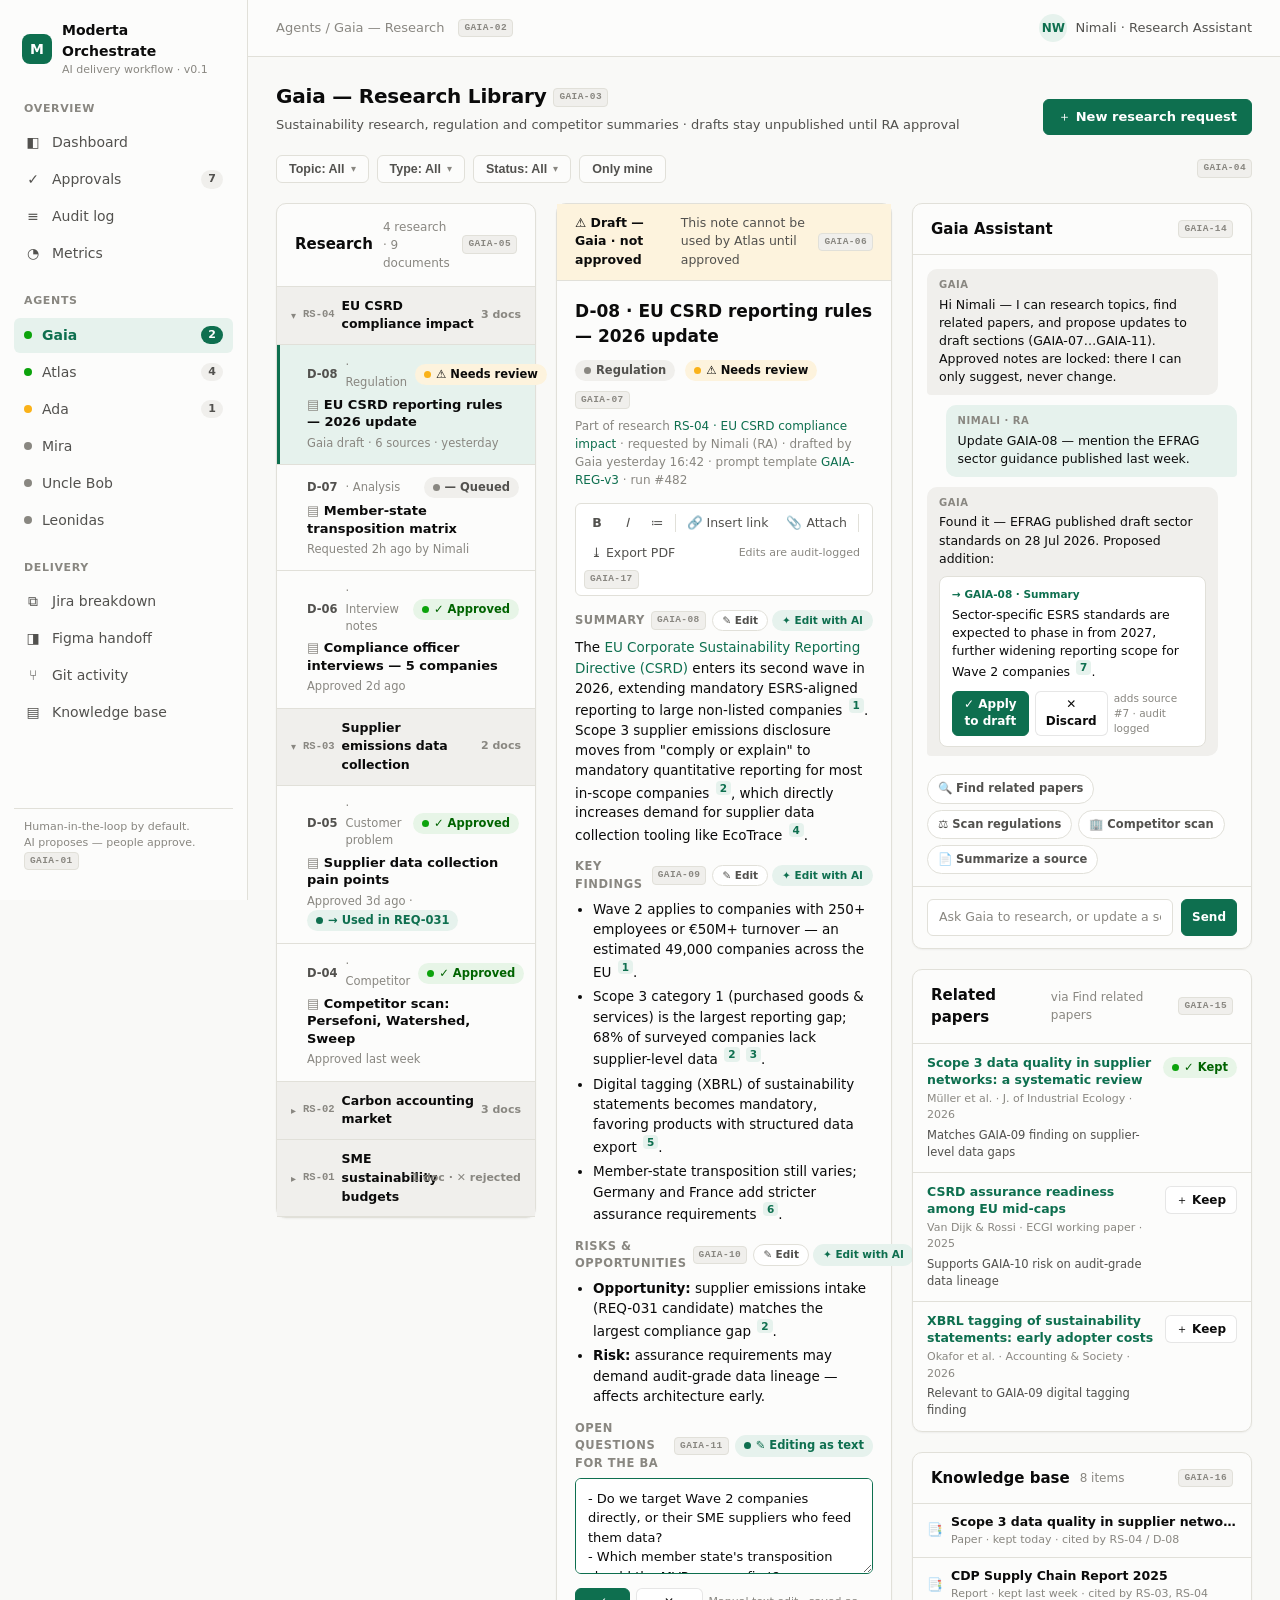
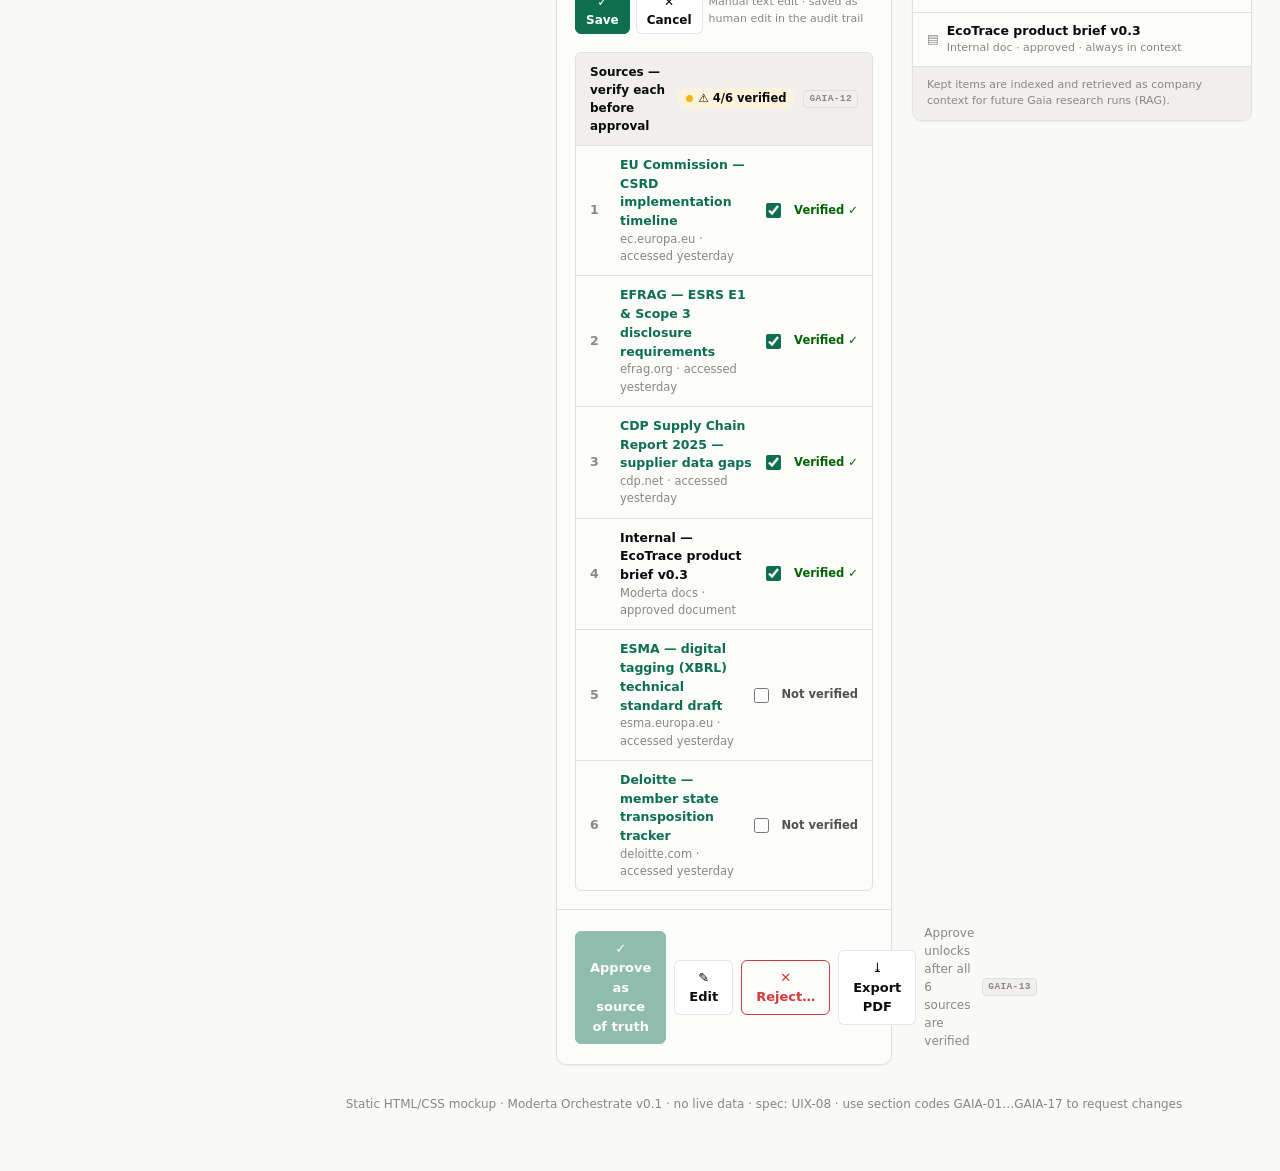
==== ui-ux/Gaia/gaia.html @ 35ca4474 "init" ====
<!DOCTYPE html>
<html lang="en">
<head>
<meta charset="UTF-8">
<meta name="viewport" content="width=device-width, initial-scale=1.0">
<title>Moderta Orchestrate — Gaia Research Workspace</title>
<link rel="stylesheet" href="styles.css">
</head>
<body>
<div class="shell">

  <!-- ================= Sidebar · GAIA-01 ================= -->
  <aside class="sidebar" id="GAIA-01">
    <div class="brand">
      <div class="brand-mark">M</div>
      <div>
        <div class="brand-name">Moderta Orchestrate</div>
        <div class="brand-sub">AI delivery workflow · v0.1</div>
      </div>
    </div>

    <nav class="nav-group" aria-label="Overview">
      <div class="nav-label">Overview</div>
      <a class="nav-item" href="../index.html">
        <span class="nav-icon">◧</span> Dashboard
      </a>
      <a class="nav-item" href="review.html">
        <span class="nav-icon">✓</span> Approvals
        <span class="nav-count">7</span>
      </a>
      <a class="nav-item" href="audit-log.html">
        <span class="nav-icon">≡</span> Audit log
      </a>
      <a class="nav-item" href="metrics.html">
        <span class="nav-icon">◔</span> Metrics
      </a>
    </nav>

    <nav class="nav-group" aria-label="Agents">
      <div class="nav-label">Agents</div>
      <a class="nav-item active" href="gaia.html">
        <span class="agent-dot" style="background: var(--status-good)"></span> Gaia
        <span class="nav-count">2</span>
      </a>
      <a class="nav-item" href="../Atlas/atlas.html">
        <span class="agent-dot" style="background: var(--status-good)"></span> Atlas
        <span class="nav-count">4</span>
      </a>
      <a class="nav-item" href="#ada">
        <span class="agent-dot" style="background: var(--status-warning)"></span> Ada
        <span class="nav-count">1</span>
      </a>
      <a class="nav-item" href="../Mira/mira.html">
        <span class="agent-dot" style="background: var(--ink-muted)"></span> Mira
      </a>
      <a class="nav-item" href="../UncleBob/unclebob.html">
        <span class="agent-dot" style="background: var(--ink-muted)"></span> Uncle Bob
      </a>
      <a class="nav-item" href="#leonidas">
        <span class="agent-dot" style="background: var(--ink-muted)"></span> Leonidas
      </a>
    </nav>

    <nav class="nav-group" aria-label="Delivery">
      <div class="nav-label">Delivery</div>
      <a class="nav-item" href="jira-breakdown.html">
        <span class="nav-icon">⧉</span> Jira breakdown
      </a>
      <a class="nav-item" href="#figma">
        <span class="nav-icon">◨</span> Figma handoff
      </a>
      <a class="nav-item" href="#git">
        <span class="nav-icon">⑂</span> Git activity
      </a>
      <a class="nav-item" href="#docs">
        <span class="nav-icon">▤</span> Knowledge base
      </a>
    </nav>

    <div class="sidebar-foot">
      Human-in-the-loop by default.<br>
      AI proposes — people approve.<br>
      <span class="sec-tag">GAIA-01</span>
    </div>
  </aside>

  <!-- ================= Main ================= -->
  <div class="main">

    <header class="topbar" id="GAIA-02">
      <span class="crumb">Agents / Gaia — Research</span>
      <span class="sec-tag">GAIA-02</span>
      <div class="spacer"></div>
      <div class="user-chip">
        <div class="avatar">NW</div>
        <span>Nimali · Research Assistant</span>
      </div>
    </header>

    <main class="content">

      <div class="page-head" id="GAIA-03">
        <div>
          <h1>Gaia — Research Library <span class="sec-tag">GAIA-03</span></h1>
          <p class="sub">Sustainability research, regulation and competitor summaries · drafts stay unpublished until RA approval</p>
        </div>
        <div class="actions">
          <button class="btn primary">＋ New research request</button>
        </div>
      </div>

      <!-- Filters -->
      <div class="filters" aria-label="Library filters" id="GAIA-04">
        <button class="filter">Topic: All <span class="caret">▾</span></button>
        <button class="filter">Type: All <span class="caret">▾</span></button>
        <button class="filter">Status: All <span class="caret">▾</span></button>
        <button class="filter">Only mine</button>
        <span class="sec-tag push">GAIA-04</span>
      </div>

      <div class="master-detail has-rail">

        <!-- ===== Research & documents · GAIA-05 ===== -->
        <section class="card" id="GAIA-05">
          <div class="card-head">
            <h2>Research</h2>
            <span class="hint">4 research · 9 documents</span>
            <span class="sec-tag push">GAIA-05</span>
          </div>
          <div class="list">

            <!-- Research RS-04 (expanded) -->
            <div class="res-row" aria-expanded="true">
              <span class="res-caret">▾</span>
              <span class="res-id">RS-04</span>
              <span class="res-title">EU CSRD compliance impact</span>
              <span class="res-count">3 docs</span>
            </div>
            <div class="lib-row doc-row selected" aria-current="true">
              <div class="lib-top">
                <span class="lib-id">D-08</span> · Regulation
                <span class="pill warning"><span class="dot"></span>⚠ Needs review</span>
              </div>
              <div class="lib-title">EU CSRD reporting rules — 2026 update</div>
              <div class="lib-meta">Gaia draft · 6 sources · yesterday</div>
            </div>
            <div class="lib-row doc-row">
              <div class="lib-top">
                <span class="lib-id">D-07</span> · Analysis
                <span class="pill neutral"><span class="dot"></span>— Queued</span>
              </div>
              <div class="lib-title">Member-state transposition matrix</div>
              <div class="lib-meta">Requested 2h ago by Nimali</div>
            </div>
            <div class="lib-row doc-row">
              <div class="lib-top">
                <span class="lib-id">D-06</span> · Interview notes
                <span class="pill good"><span class="dot"></span>✓ Approved</span>
              </div>
              <div class="lib-title">Compliance officer interviews — 5 companies</div>
              <div class="lib-meta">Approved 2d ago</div>
            </div>

            <!-- Research RS-03 (expanded) -->
            <div class="res-row" aria-expanded="true">
              <span class="res-caret">▾</span>
              <span class="res-id">RS-03</span>
              <span class="res-title">Supplier emissions data collection</span>
              <span class="res-count">2 docs</span>
            </div>
            <div class="lib-row doc-row">
              <div class="lib-top">
                <span class="lib-id">D-05</span> · Customer problem
                <span class="pill good"><span class="dot"></span>✓ Approved</span>
              </div>
              <div class="lib-title">Supplier data collection pain points</div>
              <div class="lib-meta">Approved 3d ago · <span class="pill accent"><span class="dot"></span>→ Used in REQ-031</span></div>
            </div>
            <div class="lib-row doc-row">
              <div class="lib-top">
                <span class="lib-id">D-04</span> · Competitor
                <span class="pill good"><span class="dot"></span>✓ Approved</span>
              </div>
              <div class="lib-title">Competitor scan: Persefoni, Watershed, Sweep</div>
              <div class="lib-meta">Approved last week</div>
            </div>

            <!-- Research RS-02 (collapsed) -->
            <div class="res-row" aria-expanded="false">
              <span class="res-caret">▸</span>
              <span class="res-id">RS-02</span>
              <span class="res-title">Carbon accounting market</span>
              <span class="res-count">3 docs</span>
            </div>

            <!-- Research RS-01 (collapsed, has rejected doc) -->
            <div class="res-row" aria-expanded="false">
              <span class="res-caret">▸</span>
              <span class="res-id">RS-01</span>
              <span class="res-title">SME sustainability budgets</span>
              <span class="res-count">1 doc · ✕ rejected</span>
            </div>

          </div>
        </section>

        <!-- ===== Note detail ===== -->
        <section class="card">
          <div class="draft-banner" id="GAIA-06">
            <span>⚠ Draft — Gaia · not approved</span>
            <span class="spacer"></span>
            <span class="hint">This note cannot be used by Atlas until approved</span>
            <span class="sec-tag">GAIA-06</span>
          </div>

          <div class="note-head" id="GAIA-07">
            <div class="note-title-row">
              <h2>D-08 · EU CSRD reporting rules — 2026 update</h2>
              <span class="pill neutral"><span class="dot"></span>Regulation</span>
              <span class="pill warning"><span class="dot"></span>⚠ Needs review</span>
              <span class="sec-tag">GAIA-07</span>
            </div>
            <div class="note-meta">
              Part of research <a href="#">RS-04 · EU CSRD compliance impact</a> · requested by Nimali (RA) · drafted by Gaia yesterday 16:42 · prompt template <a href="#">GAIA-REG-v3</a> · run #482
            </div>
          </div>

          <!-- Editor toolbar · GAIA-17 -->
          <div class="editor-toolbar" id="GAIA-17" aria-label="Document editing tools">
            <button class="tbtn" title="Bold"><b>B</b></button>
            <button class="tbtn" title="Italic"><i>I</i></button>
            <button class="tbtn" title="Bullet list">≔</button>
            <span class="tbtn sep" aria-hidden="true"></span>
            <button class="tbtn" title="Insert a link to a source, document, or Jira item">🔗 Insert link</button>
            <button class="tbtn" title="Attach a file">📎 Attach</button>
            <span class="tbtn sep" aria-hidden="true"></span>
            <button class="tbtn" title="Download this note as PDF with sources and audit record">⤓ Export PDF</button>
            <span class="toolbar-hint">Edits are audit-logged</span>
            <span class="sec-tag">GAIA-17</span>
          </div>

          <div class="note-section" id="GAIA-08">
            <h3>Summary <span class="sec-tag">GAIA-08</span>
              <span class="sec-actions">
                <button class="sec-btn" title="Edit this section as text">✎ Edit</button>
                <button class="sec-btn ai" title="Opens Gaia Assistant chat targeting GAIA-08">✦ Edit with AI</button>
              </span>
            </h3>
            <p>
              The <a href="#">EU Corporate Sustainability Reporting Directive (CSRD)</a> enters its second wave in 2026, extending
              mandatory ESRS-aligned reporting to large non-listed companies <span class="cite">1</span>. Scope 3
              supplier emissions disclosure moves from "comply or explain" to mandatory quantitative reporting for
              most in-scope companies <span class="cite">2</span>, which directly increases demand for supplier
              data collection tooling like EcoTrace <span class="cite">4</span>.
            </p>
          </div>

          <div class="note-section" id="GAIA-09">
            <h3>Key findings <span class="sec-tag">GAIA-09</span>
              <span class="sec-actions">
                <button class="sec-btn" title="Edit this section as text">✎ Edit</button>
                <button class="sec-btn ai" title="Opens Gaia Assistant chat targeting GAIA-09">✦ Edit with AI</button>
              </span>
            </h3>
            <ul>
              <li>Wave 2 applies to companies with 250+ employees or €50M+ turnover — an estimated 49,000 companies across the EU <span class="cite">1</span>.</li>
              <li>Scope 3 category 1 (purchased goods &amp; services) is the largest reporting gap; 68% of surveyed companies lack supplier-level data <span class="cite">2</span> <span class="cite">3</span>.</li>
              <li>Digital tagging (XBRL) of sustainability statements becomes mandatory, favoring products with structured data export <span class="cite">5</span>.</li>
              <li>Member-state transposition still varies; Germany and France add stricter assurance requirements <span class="cite">6</span>.</li>
            </ul>
          </div>

          <div class="note-section" id="GAIA-10">
            <h3>Risks &amp; opportunities <span class="sec-tag">GAIA-10</span>
              <span class="sec-actions">
                <button class="sec-btn" title="Edit this section as text">✎ Edit</button>
                <button class="sec-btn ai" title="Opens Gaia Assistant chat targeting GAIA-10">✦ Edit with AI</button>
              </span>
            </h3>
            <ul>
              <li><strong>Opportunity:</strong> supplier emissions intake (REQ-031 candidate) matches the largest compliance gap <span class="cite">2</span>.</li>
              <li><strong>Risk:</strong> assurance requirements may demand audit-grade data lineage — affects architecture early.</li>
            </ul>
          </div>

          <div class="note-section" id="GAIA-11">
            <h3><span id="GAIA-11-label">Open questions for the BA</span> <span class="sec-tag">GAIA-11</span>
              <span class="sec-actions">
                <span class="pill accent"><span class="dot"></span>✎ Editing as text</span>
              </span>
            </h3>
            <textarea class="edit-area" aria-labelledby="GAIA-11-label">- Do we target Wave 2 companies directly, or their SME suppliers who feed them data?
- Which member state's transposition should the MVP assume first?
- Should pricing reflect assurance-readiness as a premium tier?</textarea>
            <div class="edit-actions">
              <button class="btn small primary">✓ Save</button>
              <button class="btn small">✕ Cancel</button>
              <span class="edit-hint">Manual text edit · saved as human edit in the audit trail</span>
            </div>
          </div>

          <!-- Sources · GAIA-12 -->
          <div class="sources" id="GAIA-12">
            <div class="sources-head">
              Sources — verify each before approval
              <span class="pill warning"><span class="dot"></span>⚠ 4/6 verified</span>
              <span class="sec-tag">GAIA-12</span>
            </div>
            <div class="source-row verified">
              <span class="src-num">1</span>
              <div class="src-main">
                <div class="src-title"><a href="#">EU Commission — CSRD implementation timeline</a></div>
                <div class="src-meta">ec.europa.eu · accessed yesterday</div>
              </div>
              <input type="checkbox" checked aria-label="Source 1 verified"> <span class="verify-label">Verified ✓</span>
            </div>
            <div class="source-row verified">
              <span class="src-num">2</span>
              <div class="src-main">
                <div class="src-title"><a href="#">EFRAG — ESRS E1 &amp; Scope 3 disclosure requirements</a></div>
                <div class="src-meta">efrag.org · accessed yesterday</div>
              </div>
              <input type="checkbox" checked aria-label="Source 2 verified"> <span class="verify-label">Verified ✓</span>
            </div>
            <div class="source-row verified">
              <span class="src-num">3</span>
              <div class="src-main">
                <div class="src-title"><a href="#">CDP Supply Chain Report 2025 — supplier data gaps</a></div>
                <div class="src-meta">cdp.net · accessed yesterday</div>
              </div>
              <input type="checkbox" checked aria-label="Source 3 verified"> <span class="verify-label">Verified ✓</span>
            </div>
            <div class="source-row verified">
              <span class="src-num">4</span>
              <div class="src-main">
                <div class="src-title">Internal — EcoTrace product brief v0.3</div>
                <div class="src-meta">Moderta docs · approved document</div>
              </div>
              <input type="checkbox" checked aria-label="Source 4 verified"> <span class="verify-label">Verified ✓</span>
            </div>
            <div class="source-row">
              <span class="src-num">5</span>
              <div class="src-main">
                <div class="src-title"><a href="#">ESMA — digital tagging (XBRL) technical standard draft</a></div>
                <div class="src-meta">esma.europa.eu · accessed yesterday</div>
              </div>
              <input type="checkbox" aria-label="Source 5 not verified"> <span class="verify-label">Not verified</span>
            </div>
            <div class="source-row">
              <span class="src-num">6</span>
              <div class="src-main">
                <div class="src-title"><a href="#">Deloitte — member state transposition tracker</a></div>
                <div class="src-meta">deloitte.com · accessed yesterday</div>
              </div>
              <input type="checkbox" aria-label="Source 6 not verified"> <span class="verify-label">Not verified</span>
            </div>
          </div>

          <!-- Actions · GAIA-13 -->
          <div class="action-bar" id="GAIA-13">
            <button class="btn primary" disabled title="2 sources still unverified">✓ Approve as source of truth</button>
            <button class="btn">✎ Edit</button>
            <button class="btn danger">✕ Reject…</button>
            <button class="btn" title="PDF includes note content, sources, and approval status">⤓ Export PDF</button>
            <span class="gate-note">Approve unlocks after all 6 sources are verified</span>
            <span class="sec-tag">GAIA-13</span>
          </div>
        </section>

        <!-- ===== Assistant rail ===== -->
        <div class="rail">

          <!-- Gaia chat · GAIA-14 -->
          <section class="card" id="GAIA-14">
            <div class="card-head">
              <h2>Gaia Assistant</h2>
              <span class="sec-tag push">GAIA-14</span>
            </div>
            <div class="chat-body">
              <div class="msg ai">
                <div class="msg-who">Gaia</div>
                Hi Nimali — I can research topics, find related papers, and propose updates to draft sections
                (GAIA-07…GAIA-11). Approved notes are locked: there I can only suggest, never change.
              </div>
              <div class="msg user">
                <div class="msg-who">Nimali · RA</div>
                Update GAIA-08 — mention the EFRAG sector guidance published last week.
              </div>
              <div class="msg ai">
                <div class="msg-who">Gaia</div>
                Found it — EFRAG published draft sector standards on 28 Jul 2026. Proposed addition:
                <div class="suggest">
                  <div class="suggest-target">→ GAIA-08 · Summary</div>
                  <div class="suggest-text">
                    Sector-specific ESRS standards are expected to phase in from 2027, further widening
                    reporting scope for Wave 2 companies <span class="cite">7</span>.
                  </div>
                  <div class="suggest-actions">
                    <button class="btn small primary">✓ Apply to draft</button>
                    <button class="btn small">✕ Discard</button>
                    <span class="suggest-note">adds source #7 · audit logged</span>
                  </div>
                </div>
              </div>
            </div>
            <div class="tool-chips" aria-label="Research tools">
              <button class="tool-chip">🔍 Find related papers</button>
              <button class="tool-chip">⚖ Scan regulations</button>
              <button class="tool-chip">🏢 Competitor scan</button>
              <button class="tool-chip">📄 Summarize a source</button>
            </div>
            <div class="chat-composer">
              <input type="text" placeholder="Ask Gaia to research, or update a section (e.g. GAIA-09)…" aria-label="Message Gaia">
              <button class="btn primary small">Send</button>
            </div>
          </section>

          <!-- Related papers · GAIA-15 -->
          <section class="card" id="GAIA-15">
            <div class="card-head">
              <h2>Related papers</h2>
              <span class="hint">via Find related papers</span>
              <span class="sec-tag push">GAIA-15</span>
            </div>
            <div class="list">
              <div class="paper-row">
                <div class="paper-main">
                  <div class="paper-title"><a href="#">Scope 3 data quality in supplier networks: a systematic review</a></div>
                  <div class="paper-meta">Müller et al. · J. of Industrial Ecology · 2026</div>
                  <div class="paper-why">Matches GAIA-09 finding on supplier-level data gaps</div>
                </div>
                <span class="pill good"><span class="dot"></span>✓ Kept</span>
              </div>
              <div class="paper-row">
                <div class="paper-main">
                  <div class="paper-title"><a href="#">CSRD assurance readiness among EU mid-caps</a></div>
                  <div class="paper-meta">Van Dijk &amp; Rossi · ECGI working paper · 2025</div>
                  <div class="paper-why">Supports GAIA-10 risk on audit-grade data lineage</div>
                </div>
                <button class="btn small">＋ Keep</button>
              </div>
              <div class="paper-row">
                <div class="paper-main">
                  <div class="paper-title"><a href="#">XBRL tagging of sustainability statements: early adopter costs</a></div>
                  <div class="paper-meta">Okafor et al. · Accounting &amp; Society · 2026</div>
                  <div class="paper-why">Relevant to GAIA-09 digital tagging finding</div>
                </div>
                <button class="btn small">＋ Keep</button>
              </div>
            </div>
          </section>

          <!-- Knowledge base · GAIA-16 -->
          <section class="card" id="GAIA-16">
            <div class="card-head">
              <h2>Knowledge base</h2>
              <span class="hint">8 items</span>
              <span class="sec-tag push">GAIA-16</span>
            </div>
            <div class="list">
              <div class="kb-item">
                <span class="kb-icon">📑</span>
                <div class="kb-main">
                  <div class="kb-title">Scope 3 data quality in supplier networks</div>
                  <div class="kb-meta">Paper · kept today · cited by RS-04 / D-08</div>
                </div>
              </div>
              <div class="kb-item">
                <span class="kb-icon">📑</span>
                <div class="kb-main">
                  <div class="kb-title">CDP Supply Chain Report 2025</div>
                  <div class="kb-meta">Report · kept last week · cited by RS-03, RS-04</div>
                </div>
              </div>
              <div class="kb-item">
                <span class="kb-icon">▤</span>
                <div class="kb-main">
                  <div class="kb-title">EcoTrace product brief v0.3</div>
                  <div class="kb-meta">Internal doc · approved · always in context</div>
                </div>
              </div>
            </div>
            <div class="kb-foot">
              Kept items are indexed and retrieved as company context for future Gaia research runs (RAG).
            </div>
          </section>

        </div>

      </div>

      <p class="mock-note">Static HTML/CSS mockup · Moderta Orchestrate v0.1 · no live data · spec: UIX-08 · use section codes GAIA-01…GAIA-17 to request changes</p>

    </main>
  </div>
</div>
</body>
</html>
---- ui-ux/Gaia/styles.css ----
/* ============================================================
   Moderta Orchestrate — shared design system
   One source of truth for every mockup page in this folder.
   Pages: index.html, atlas.html, review.html, jira-breakdown.html,
          audit-log.html, metrics.html
   ============================================================ */

/* ---------- Design tokens ---------- */
:root {
  color-scheme: light;

  /* Surfaces & ink */
  --page:            #f9f9f7;
  --surface:         #fcfcfb;
  --surface-raised:  #ffffff;
  --ink:             #0b0b0b;
  --ink-secondary:   #52514e;
  --ink-muted:       #898781;
  --hairline:        #e1e0d9;
  --border:          rgba(11, 11, 11, 0.10);

  /* Brand — Moderta sustainability green */
  --accent:          #0e6f4f;
  --accent-strong:   #0a5a40;
  --accent-tint:     #e6f2ed;
  --accent-ink:      #ffffff;

  /* Status (reserved — always paired with icon + label) */
  --status-good:     #0ca30c;
  --status-warning:  #fab219;
  --status-serious:  #ec835a;
  --status-critical: #d03b3b;
  --success-text:    #006300;

  /* Tints for status chips */
  --tint-good:       #e7f5e7;
  --tint-warning:    #fdf3dd;
  --tint-serious:    #fcece5;
  --tint-critical:   #fae7e7;
  --tint-neutral:    #f0efec;

  /* Layout */
  --sidebar-w:       248px;
  --radius:          10px;
  --radius-sm:       6px;
  --shadow:          0 1px 2px rgba(11, 11, 11, 0.05);

  --font: system-ui, -apple-system, "Segoe UI", sans-serif;
}

@media (prefers-color-scheme: dark) {
  :root {
    color-scheme: dark;
    --page:            #0d0d0d;
    --surface:         #1a1a19;
    --surface-raised:  #222221;
    --ink:             #ffffff;
    --ink-secondary:   #c3c2b7;
    --ink-muted:       #898781;
    --hairline:        #2c2c2a;
    --border:          rgba(255, 255, 255, 0.10);

    --accent:          #1e9a6e;
    --accent-strong:   #25b17f;
    --accent-tint:     #12291f;
    --accent-ink:      #06130d;

    --success-text:    #0ca30c;

    --tint-good:       #14260f;
    --tint-warning:    #2e2410;
    --tint-serious:    #2e1a12;
    --tint-critical:   #2c1414;
    --tint-neutral:    #383835;

    --shadow:          0 1px 2px rgba(0, 0, 0, 0.4);
  }
}

/* ---------- Base ---------- */
* { box-sizing: border-box; }

body {
  margin: 0;
  font-family: var(--font);
  font-size: 14px;
  line-height: 1.5;
  color: var(--ink);
  background: var(--page);
}

h1, h2, h3 { margin: 0; font-weight: 650; }
h1 { font-size: 20px; letter-spacing: -0.01em; }
h2 { font-size: 15px; }
h3 { font-size: 13px; }
p  { margin: 0; }
a  { color: var(--accent); text-decoration: none; }
a:hover { text-decoration: underline; }

/* ---------- App shell ---------- */
.shell {
  display: grid;
  grid-template-columns: var(--sidebar-w) 1fr;
  min-height: 100vh;
}

/* ---------- Sidebar ---------- */
.sidebar {
  background: var(--surface);
  border-right: 1px solid var(--hairline);
  padding: 20px 14px;
  display: flex;
  flex-direction: column;
  gap: 22px;
  position: sticky;
  top: 0;
  height: 100vh;
  overflow-y: auto;
}

.brand {
  display: flex;
  align-items: center;
  gap: 10px;
  padding: 0 8px;
}

.brand-mark {
  width: 30px;
  height: 30px;
  border-radius: 8px;
  background: var(--accent);
  color: var(--accent-ink);
  display: grid;
  place-items: center;
  font-weight: 700;
  font-size: 14px;
  flex: none;
}

.brand-name { font-weight: 650; font-size: 14px; }
.brand-sub  { font-size: 11px; color: var(--ink-muted); }

.nav-group { display: flex; flex-direction: column; gap: 2px; }

.nav-label {
  font-size: 11px;
  font-weight: 600;
  text-transform: uppercase;
  letter-spacing: 0.06em;
  color: var(--ink-muted);
  padding: 0 10px;
  margin-bottom: 6px;
}

.nav-item {
  display: flex;
  align-items: center;
  gap: 10px;
  padding: 7px 10px;
  border-radius: var(--radius-sm);
  color: var(--ink-secondary);
  font-weight: 500;
}

.nav-item:hover { background: var(--tint-neutral); text-decoration: none; }

.nav-item.active {
  background: var(--accent-tint);
  color: var(--accent);
  font-weight: 600;
}

.nav-item .nav-icon { width: 18px; text-align: center; flex: none; }

.nav-item .nav-count {
  margin-left: auto;
  font-size: 11px;
  font-weight: 600;
  background: var(--tint-neutral);
  color: var(--ink-secondary);
  border-radius: 99px;
  padding: 1px 7px;
}

.nav-item.active .nav-count { background: var(--accent); color: var(--accent-ink); }

/* Agent dot in sidebar */
.agent-dot {
  width: 8px;
  height: 8px;
  border-radius: 50%;
  flex: none;
}

.sidebar-foot {
  margin-top: auto;
  padding: 10px;
  font-size: 11px;
  color: var(--ink-muted);
  border-top: 1px solid var(--hairline);
}

/* ---------- Main column ---------- */
.main { display: flex; flex-direction: column; min-width: 0; }

.topbar {
  display: flex;
  align-items: center;
  gap: 14px;
  padding: 14px 28px;
  background: var(--surface);
  border-bottom: 1px solid var(--hairline);
  position: sticky;
  top: 0;
  z-index: 10;
}

.topbar .crumb { color: var(--ink-muted); font-size: 13px; }
.topbar .spacer { flex: 1; }

.user-chip {
  display: flex;
  align-items: center;
  gap: 8px;
  font-size: 13px;
  color: var(--ink-secondary);
}

.avatar {
  width: 28px;
  height: 28px;
  border-radius: 50%;
  background: var(--accent-tint);
  color: var(--accent);
  display: grid;
  place-items: center;
  font-size: 12px;
  font-weight: 650;
}

.content {
  padding: 24px 28px 48px;
  display: flex;
  flex-direction: column;
  gap: 20px;
  max-width: 1240px;
  width: 100%;
}

.page-head { display: flex; align-items: flex-end; gap: 12px; }
.page-head .sub { color: var(--ink-secondary); font-size: 13px; margin-top: 4px; }
.page-head .actions { margin-left: auto; display: flex; gap: 8px; }

/* ---------- Buttons ---------- */
.btn {
  display: inline-flex;
  align-items: center;
  gap: 6px;
  padding: 7px 14px;
  border-radius: var(--radius-sm);
  border: 1px solid var(--border);
  background: var(--surface-raised);
  color: var(--ink);
  font: inherit;
  font-weight: 550;
  font-size: 13px;
  cursor: pointer;
}

.btn:hover { background: var(--tint-neutral); }

.btn.primary {
  background: var(--accent);
  border-color: var(--accent);
  color: var(--accent-ink);
}

.btn.primary:hover { background: var(--accent-strong); }

.btn.small { padding: 4px 10px; font-size: 12px; }

.btn.danger { color: var(--status-critical); border-color: var(--status-critical); background: transparent; }
.btn.danger:hover { background: var(--tint-critical); }

/* ---------- Cards ---------- */
.card {
  background: var(--surface);
  border: 1px solid var(--hairline);
  border-radius: var(--radius);
  box-shadow: var(--shadow);
}

.card-head {
  display: flex;
  align-items: center;
  gap: 10px;
  padding: 14px 18px;
  border-bottom: 1px solid var(--hairline);
}

.card-head .hint { color: var(--ink-muted); font-size: 12px; }
.card-head .more { margin-left: auto; font-size: 13px; }
.card-body { padding: 18px; }

/* ---------- Stat tiles ---------- */
.stat-row {
  display: grid;
  grid-template-columns: repeat(4, 1fr);
  gap: 14px;
}

.stat-tile {
  background: var(--surface);
  border: 1px solid var(--hairline);
  border-radius: var(--radius);
  box-shadow: var(--shadow);
  padding: 16px 18px;
  display: flex;
  flex-direction: column;
  gap: 4px;
}

.stat-label { font-size: 12px; font-weight: 550; color: var(--ink-secondary); }
.stat-value { font-size: 28px; font-weight: 650; letter-spacing: -0.02em; }
.stat-note  { font-size: 12px; color: var(--ink-muted); }
.stat-note .up   { color: var(--success-text); font-weight: 600; }
.stat-note .down { color: var(--status-critical); font-weight: 600; }

/* ---------- Status pills (always icon + label, never color alone) ---------- */
.pill {
  display: inline-flex;
  align-items: center;
  gap: 5px;
  padding: 2px 9px;
  border-radius: 99px;
  font-size: 11.5px;
  font-weight: 600;
  white-space: nowrap;
}

.pill .dot { width: 7px; height: 7px; border-radius: 50%; flex: none; }

.pill.good     { background: var(--tint-good);     color: var(--success-text); }
.pill.good     .dot { background: var(--status-good); }
.pill.warning  { background: var(--tint-warning);  color: var(--ink); }
.pill.warning  .dot { background: var(--status-warning); }
.pill.serious  { background: var(--tint-serious);  color: var(--ink); }
.pill.serious  .dot { background: var(--status-serious); }
.pill.critical { background: var(--tint-critical); color: var(--status-critical); }
.pill.critical .dot { background: var(--status-critical); }
.pill.neutral  { background: var(--tint-neutral);  color: var(--ink-secondary); }
.pill.neutral  .dot { background: var(--ink-muted); }
.pill.accent   { background: var(--accent-tint);   color: var(--accent); }
.pill.accent   .dot { background: var(--accent); }

/* ---------- Agent badge ---------- */
.agent-badge {
  display: inline-flex;
  align-items: center;
  gap: 6px;
  font-size: 12px;
  font-weight: 600;
  color: var(--ink-secondary);
}

.agent-badge .glyph {
  width: 22px;
  height: 22px;
  border-radius: 6px;
  display: grid;
  place-items: center;
  font-size: 11px;
  font-weight: 700;
  background: var(--accent-tint);
  color: var(--accent);
  flex: none;
}

/* ---------- Pipeline stepper ---------- */
.pipeline {
  display: flex;
  align-items: stretch;
  gap: 0;
  overflow-x: auto;
  padding: 4px 0;
}

.stage {
  flex: 1;
  min-width: 128px;
  position: relative;
  padding: 12px 14px 12px 22px;
  background: var(--surface-raised);
  border: 1px solid var(--hairline);
  border-left: none;
}

.stage:first-child {
  border-left: 1px solid var(--hairline);
  border-radius: var(--radius-sm) 0 0 var(--radius-sm);
  padding-left: 14px;
}

.stage:last-child { border-radius: 0 var(--radius-sm) var(--radius-sm) 0; }

/* chevron divider */
.stage:not(:last-child)::after {
  content: "";
  position: absolute;
  top: 50%;
  right: -9px;
  width: 16px;
  height: 16px;
  background: var(--surface-raised);
  border-top: 1px solid var(--hairline);
  border-right: 1px solid var(--hairline);
  transform: translateY(-50%) rotate(45deg);
  z-index: 1;
}

.stage .stage-name { font-size: 12px; font-weight: 600; color: var(--ink-secondary); }
.stage .stage-agent { font-size: 11px; color: var(--ink-muted); }
.stage .stage-count { font-size: 20px; font-weight: 650; margin-top: 2px; }

.stage.attention { background: var(--tint-warning); }
.stage.attention::after { background: var(--tint-warning); }

/* ---------- Lists / tables ---------- */
.list { display: flex; flex-direction: column; }

.list-row {
  display: flex;
  align-items: center;
  gap: 12px;
  padding: 12px 18px;
  border-bottom: 1px solid var(--hairline);
}

.list-row:last-child { border-bottom: none; }
.list-row:hover { background: var(--tint-neutral); }

.list-row .row-main { min-width: 0; flex: 1; }
.list-row .row-title { font-weight: 550; font-size: 13.5px; }
.list-row .row-meta { font-size: 12px; color: var(--ink-muted); margin-top: 1px; }

table.data {
  width: 100%;
  border-collapse: collapse;
  font-size: 13px;
}

table.data th {
  text-align: left;
  font-size: 11.5px;
  font-weight: 600;
  text-transform: uppercase;
  letter-spacing: 0.05em;
  color: var(--ink-muted);
  padding: 10px 18px;
  border-bottom: 1px solid var(--hairline);
}

table.data td {
  padding: 11px 18px;
  border-bottom: 1px solid var(--hairline);
  vertical-align: middle;
}

table.data tr:last-child td { border-bottom: none; }
table.data td .num { font-variant-numeric: tabular-nums; }

/* ---------- Two-column region ---------- */
.cols-2 {
  display: grid;
  grid-template-columns: 3fr 2fr;
  gap: 20px;
  align-items: start;
}

/* ---------- Agent grid ---------- */
.agent-grid {
  display: grid;
  grid-template-columns: repeat(2, 1fr);
  gap: 12px;
}

.agent-card {
  border: 1px solid var(--hairline);
  border-radius: var(--radius-sm);
  padding: 12px 14px;
  background: var(--surface-raised);
  display: flex;
  flex-direction: column;
  gap: 8px;
}

.agent-card .agent-top { display: flex; align-items: center; gap: 8px; }
.agent-card .agent-top .pill { margin-left: auto; }
.agent-card .agent-role { font-size: 12px; color: var(--ink-secondary); }
.agent-card .agent-meta {
  display: flex;
  gap: 14px;
  font-size: 11.5px;
  color: var(--ink-muted);
  border-top: 1px solid var(--hairline);
  padding-top: 8px;
}
.agent-card .agent-meta b { color: var(--ink-secondary); font-weight: 600; }

/* ---------- Master–detail (library + note view) ---------- */
.master-detail {
  display: grid;
  grid-template-columns: 320px 1fr;
  gap: 20px;
  align-items: start;
}

.filters {
  display: flex;
  align-items: center;
  gap: 8px;
  flex-wrap: wrap;
}

.filters .filter {
  display: inline-flex;
  align-items: center;
  gap: 6px;
  padding: 6px 12px;
  border-radius: var(--radius-sm);
  border: 1px solid var(--hairline);
  background: var(--surface);
  font-size: 12.5px;
  font-weight: 550;
  color: var(--ink-secondary);
  cursor: pointer;
}

.filters .filter:hover { background: var(--tint-neutral); }
.filters .filter .caret { color: var(--ink-muted); font-size: 10px; }

.lib-row {
  display: flex;
  flex-direction: column;
  gap: 4px;
  padding: 12px 16px;
  border-bottom: 1px solid var(--hairline);
  cursor: pointer;
}

.lib-row:last-child { border-bottom: none; }
.lib-row:hover { background: var(--tint-neutral); }

.lib-row.selected {
  background: var(--accent-tint);
  box-shadow: inset 3px 0 0 var(--accent);
}

.lib-row .lib-top {
  display: flex;
  align-items: center;
  gap: 8px;
  font-size: 11.5px;
  color: var(--ink-muted);
}

.lib-row .lib-top .lib-id { font-weight: 650; color: var(--ink-secondary); white-space: nowrap; }
.lib-row .lib-top .pill { margin-left: auto; }
.lib-row .lib-title { font-size: 13px; font-weight: 550; line-height: 1.35; }
.lib-row .lib-meta { font-size: 11.5px; color: var(--ink-muted); }

/* ---------- Note / document detail ---------- */
.draft-banner {
  display: flex;
  align-items: center;
  gap: 8px;
  padding: 10px 18px;
  background: var(--tint-warning);
  border-bottom: 1px solid var(--hairline);
  font-size: 12.5px;
  font-weight: 550;
}

.draft-banner .spacer { flex: 1; }
.draft-banner .hint { font-weight: 450; color: var(--ink-secondary); }

.note-head { display: flex; flex-direction: column; gap: 8px; padding: 18px 18px 0; }
.note-head .note-title-row { display: flex; align-items: center; gap: 10px; flex-wrap: wrap; }
.note-head h2 { font-size: 17px; }
.note-head .note-meta { font-size: 12px; color: var(--ink-muted); }

.note-section { padding: 14px 18px 0; }
.note-section h3 {
  font-size: 11.5px;
  font-weight: 650;
  text-transform: uppercase;
  letter-spacing: 0.05em;
  color: var(--ink-muted);
  margin-bottom: 6px;
}
.note-section p, .note-section li { font-size: 13.5px; color: var(--ink); }
.note-section ul { margin: 0; padding-left: 18px; display: flex; flex-direction: column; gap: 5px; }

.cite {
  display: inline-block;
  font-size: 10.5px;
  font-weight: 650;
  color: var(--accent);
  background: var(--accent-tint);
  border-radius: 4px;
  padding: 0 4px;
  margin-left: 2px;
  vertical-align: super;
  line-height: 1.4;
}

/* ---------- Sources panel ---------- */
.sources {
  margin: 18px 18px 0;
  border: 1px solid var(--hairline);
  border-radius: var(--radius-sm);
  overflow: hidden;
}

.sources .sources-head {
  display: flex;
  align-items: center;
  gap: 8px;
  padding: 10px 14px;
  background: var(--tint-neutral);
  border-bottom: 1px solid var(--hairline);
  font-size: 12px;
  font-weight: 600;
}

.sources .sources-head .pill { margin-left: auto; }

.source-row {
  display: flex;
  align-items: center;
  gap: 10px;
  padding: 10px 14px;
  border-bottom: 1px solid var(--hairline);
  font-size: 12.5px;
}

.source-row:last-child { border-bottom: none; }
.source-row .src-num { font-weight: 650; color: var(--ink-muted); width: 20px; flex: none; }
.source-row .src-main { flex: 1; min-width: 0; }
.source-row .src-title { font-weight: 550; }
.source-row .src-meta { font-size: 11.5px; color: var(--ink-muted); }
.source-row input[type="checkbox"] { width: 15px; height: 15px; accent-color: var(--accent); flex: none; }
.source-row .verify-label { font-size: 11.5px; font-weight: 600; color: var(--ink-secondary); white-space: nowrap; }
.source-row.verified .verify-label { color: var(--success-text); }

/* ---------- Action bar ---------- */
.action-bar {
  display: flex;
  align-items: center;
  gap: 8px;
  padding: 14px 18px;
  border-top: 1px solid var(--hairline);
  margin-top: 18px;
}

.action-bar .gate-note { font-size: 12px; color: var(--ink-muted); margin-left: auto; }
.btn[disabled] { opacity: 0.45; cursor: not-allowed; }

/* ---------- Mockup banner ---------- */
.mock-note {
  font-size: 12px;
  color: var(--ink-muted);
  text-align: center;
  padding: 10px;
}

/* ---------- Responsive ---------- */
@media (max-width: 1080px) {
  .stat-row { grid-template-columns: repeat(2, 1fr); }
  .cols-2 { grid-template-columns: 1fr; }
  .agent-grid { grid-template-columns: repeat(2, 1fr); }
  .master-detail { grid-template-columns: 1fr; }
}

@media (max-width: 780px) {
  .shell { grid-template-columns: 1fr; }
  .sidebar { position: static; height: auto; flex-direction: row; flex-wrap: wrap; }
  .sidebar-foot { display: none; }
}

/* ---------- Section code tags (addressable UI sections) ---------- */
.sec-tag {
  display: inline-block;
  font-family: ui-monospace, SFMono-Regular, Menlo, monospace;
  font-size: 9.5px;
  font-weight: 600;
  letter-spacing: 0.04em;
  color: var(--ink-muted);
  background: var(--tint-neutral);
  border: 1px solid var(--hairline);
  border-radius: 4px;
  padding: 1px 5px;
  vertical-align: middle;
  user-select: all;
  white-space: nowrap;
}

.sec-tag.push { margin-left: auto; }
.sec-tag.corner { position: absolute; top: 12px; right: 8px; }

/* ---------- Assistant rail (chat + research tools + knowledge base) ---------- */
.master-detail.has-rail { grid-template-columns: 260px minmax(0, 1fr) 340px; }
.rail { display: flex; flex-direction: column; gap: 20px; min-width: 0; }

.chat-body {
  display: flex;
  flex-direction: column;
  gap: 10px;
  padding: 14px;
}

.msg {
  font-size: 12.5px;
  line-height: 1.45;
  padding: 9px 12px;
  border-radius: 10px;
  max-width: 94%;
}

.msg.ai {
  background: var(--tint-neutral);
  align-self: flex-start;
  border-bottom-left-radius: 4px;
}

.msg.user {
  background: var(--accent-tint);
  align-self: flex-end;
  border-bottom-right-radius: 4px;
}

.msg .msg-who {
  font-size: 10px;
  font-weight: 650;
  text-transform: uppercase;
  letter-spacing: 0.05em;
  color: var(--ink-muted);
  margin-bottom: 3px;
}

/* AI proposed edit — applied only when the human clicks Apply */
.suggest {
  border: 1px solid var(--hairline);
  background: var(--surface-raised);
  border-radius: 8px;
  padding: 10px 12px;
  margin-top: 8px;
}

.suggest .suggest-target {
  font-size: 10.5px;
  font-weight: 650;
  color: var(--accent);
  margin-bottom: 4px;
}

.suggest .suggest-text { font-size: 12.5px; }
.suggest .suggest-actions { display: flex; align-items: center; gap: 6px; margin-top: 9px; }
.suggest .suggest-note { font-size: 10.5px; color: var(--ink-muted); margin-left: auto; }

.tool-chips { display: flex; flex-wrap: wrap; gap: 6px; padding: 4px 14px 12px; }

.tool-chip {
  display: inline-flex;
  align-items: center;
  gap: 5px;
  padding: 5px 10px;
  border-radius: 99px;
  border: 1px solid var(--hairline);
  background: var(--surface-raised);
  font: inherit;
  font-size: 11.5px;
  font-weight: 550;
  color: var(--ink-secondary);
  cursor: pointer;
}

.tool-chip:hover { background: var(--accent-tint); color: var(--accent); border-color: var(--accent); }

.chat-composer {
  display: flex;
  gap: 8px;
  padding: 12px 14px;
  border-top: 1px solid var(--hairline);
}

.chat-composer input {
  flex: 1;
  min-width: 0;
  font: inherit;
  font-size: 12.5px;
  padding: 8px 11px;
  border: 1px solid var(--hairline);
  border-radius: var(--radius-sm);
  background: var(--surface-raised);
  color: var(--ink);
}

.chat-composer input::placeholder { color: var(--ink-muted); }

/* ---------- Related papers ---------- */
.paper-row {
  display: flex;
  align-items: flex-start;
  gap: 10px;
  padding: 11px 14px;
  border-bottom: 1px solid var(--hairline);
}

.paper-row:last-child { border-bottom: none; }
.paper-row .paper-main { flex: 1; min-width: 0; }
.paper-row .paper-title { font-size: 12.5px; font-weight: 550; line-height: 1.35; }
.paper-row .paper-meta { font-size: 11px; color: var(--ink-muted); margin-top: 2px; }
.paper-row .paper-why { font-size: 11.5px; color: var(--ink-secondary); margin-top: 3px; }
.paper-row .btn, .paper-row .pill { flex: none; margin-top: 2px; }

/* ---------- Knowledge base ---------- */
.kb-item {
  display: flex;
  align-items: center;
  gap: 8px;
  padding: 9px 14px;
  border-bottom: 1px solid var(--hairline);
  font-size: 12.5px;
}

.kb-item:last-child { border-bottom: none; }
.kb-item .kb-icon { flex: none; color: var(--ink-muted); }
.kb-item .kb-main { flex: 1; min-width: 0; }
.kb-item .kb-title { font-weight: 550; overflow: hidden; text-overflow: ellipsis; white-space: nowrap; }
.kb-item .kb-meta { font-size: 11px; color: var(--ink-muted); }

.kb-foot {
  padding: 10px 14px;
  font-size: 11px;
  color: var(--ink-muted);
  border-top: 1px solid var(--hairline);
  background: var(--tint-neutral);
  border-radius: 0 0 var(--radius) var(--radius);
}

@media (max-width: 1200px) {
  .master-detail.has-rail { grid-template-columns: 1fr 1fr; }
  .master-detail.has-rail .rail { grid-column: 1 / -1; }
}

/* ---------- Document editor toolbar ---------- */
.editor-toolbar {
  display: flex;
  align-items: center;
  flex-wrap: wrap;
  row-gap: 6px;
  gap: 4px;
  margin: 14px 18px 0;
  padding: 6px 8px;
  border: 1px solid var(--hairline);
  border-radius: var(--radius-sm);
  background: var(--surface-raised);
}

.tbtn {
  display: inline-flex;
  align-items: center;
  justify-content: center;
  gap: 4px;
  min-width: 26px;
  height: 26px;
  padding: 0 7px;
  border: none;
  background: transparent;
  border-radius: 5px;
  font: inherit;
  font-size: 12.5px;
  color: var(--ink-secondary);
  cursor: pointer;
  white-space: nowrap;
}

.tbtn:hover { background: var(--tint-neutral); }
.tbtn.sep { border-left: 1px solid var(--hairline); border-radius: 0; width: 1px; min-width: 1px; padding: 0; height: 18px; cursor: default; }
.toolbar-hint { margin-left: auto; font-size: 11px; color: var(--ink-muted); padding-right: 4px; }

/* ---------- Research groups (research → documents) ---------- */
.res-row {
  display: flex;
  align-items: center;
  gap: 7px;
  padding: 10px 14px;
  background: var(--tint-neutral);
  border-bottom: 1px solid var(--hairline);
  font-size: 12.5px;
  font-weight: 600;
  cursor: pointer;
}

.res-row .res-caret { color: var(--ink-muted); font-size: 10px; flex: none; }
.res-row .res-id {
  font-family: ui-monospace, SFMono-Regular, Menlo, monospace;
  font-size: 10.5px;
  font-weight: 650;
  color: var(--ink-muted);
  white-space: nowrap;
}
.res-row .res-title { flex: 1; min-width: 0; }
.res-row .res-count { font-size: 11px; font-weight: 550; color: var(--ink-muted); white-space: nowrap; }

.lib-row.doc-row { padding-left: 30px; }
.doc-row .lib-title::before { content: "▤ "; color: var(--ink-muted); }

/* ---------- Per-section edit controls ---------- */
.note-section h3 { display: flex; align-items: center; gap: 6px; }
.sec-actions { margin-left: auto; display: flex; gap: 4px; }

.sec-btn {
  display: inline-flex;
  align-items: center;
  gap: 4px;
  padding: 2px 9px;
  border-radius: 99px;
  border: 1px solid var(--hairline);
  background: var(--surface-raised);
  font: inherit;
  font-size: 10.5px;
  font-weight: 600;
  letter-spacing: normal;
  text-transform: none;
  color: var(--ink-secondary);
  cursor: pointer;
  white-space: nowrap;
}

.sec-btn:hover { background: var(--tint-neutral); }

.sec-btn.ai {
  color: var(--accent);
  border-color: transparent;
  background: var(--accent-tint);
}

.sec-btn.ai:hover { background: var(--accent); color: var(--accent-ink); }

/* Inline text-edit mode */
.edit-area {
  box-sizing: border-box;
  width: 100%;
  min-height: 96px;
  font: inherit;
  font-size: 13px;
  line-height: 1.5;
  padding: 10px 12px;
  border: 1.5px solid var(--accent);
  border-radius: var(--radius-sm);
  background: var(--surface-raised);
  color: var(--ink);
  resize: vertical;
}

.edit-actions { display: flex; align-items: center; gap: 6px; margin-top: 8px; }
.edit-actions .edit-hint { font-size: 11px; color: var(--ink-muted); margin-left: auto; }
.note-section h3 .pill { text-transform: none; letter-spacing: normal; }

/* ---------- Workflow steps indicator ---------- */
.steps { display: flex; gap: 8px; flex-wrap: wrap; }

.step {
  flex: 1;
  min-width: 150px;
  display: flex;
  align-items: center;
  gap: 9px;
  padding: 10px 12px;
  border: 1px solid var(--hairline);
  border-radius: var(--radius-sm);
  background: var(--surface);
  font-size: 12.5px;
  font-weight: 550;
  color: var(--ink-secondary);
}

.step .step-num {
  width: 22px;
  height: 22px;
  border-radius: 50%;
  display: grid;
  place-items: center;
  font-size: 11px;
  font-weight: 650;
  background: var(--tint-neutral);
  color: var(--ink-secondary);
  flex: none;
}

.step.done { border-color: var(--accent); }
.step.done .step-num { background: var(--accent); color: var(--accent-ink); }
.step.active { background: var(--accent-tint); border-color: var(--accent); color: var(--accent); font-weight: 650; }
.step.active .step-num { background: var(--accent); color: var(--accent-ink); }
.step .step-state { margin-left: auto; font-size: 10.5px; color: var(--ink-muted); font-weight: 550; }

/* ---------- Workspace grid (main + assistant rail) ---------- */
.workspace {
  display: grid;
  grid-template-columns: minmax(0, 1fr) 340px;
  gap: 20px;
  align-items: start;
}

.workspace .stack { display: flex; flex-direction: column; gap: 20px; min-width: 0; }

@media (max-width: 1080px) { .workspace { grid-template-columns: 1fr; } }

/* ---------- Wireframe kit (minimal grayscale sample UI) ---------- */
.wf-frame {
  margin: 0 18px;
  border: 1px solid var(--hairline);
  border-radius: 8px;
  background: var(--surface-raised);
  overflow: hidden;
}

.wf-titlebar {
  display: flex;
  align-items: center;
  gap: 6px;
  padding: 8px 12px;
  border-bottom: 1px solid var(--hairline);
  background: var(--tint-neutral);
}

.wf-titlebar .wf-dot { width: 9px; height: 9px; border-radius: 50%; background: var(--hairline); }
.wf-titlebar .wf-url {
  flex: 1;
  height: 16px;
  border-radius: 8px;
  background: var(--surface);
  border: 1px solid var(--hairline);
  margin-left: 8px;
}

.wf-body { padding: 16px; display: flex; flex-direction: column; gap: 12px; }
.wf { background: var(--tint-neutral); border: 1px solid var(--hairline); border-radius: 4px; }
.wf.line { height: 9px; border: none; }
.wf.line.heading { height: 14px; }
.wf.w15 { width: 15%; } .wf.w25 { width: 25%; } .wf.w40 { width: 40%; }
.wf.w60 { width: 60%; } .wf.w80 { width: 80%; } .wf.w100 { width: 100%; }
.wf.input { height: 30px; background: var(--surface-raised); }
.wf.box { height: 64px; }
.wf.btn-shape { height: 30px; width: 130px; background: var(--ink-muted); border: none; opacity: 0.35; border-radius: 6px; }
.wf-row { display: flex; gap: 10px; align-items: flex-end; }
.wf-row > * { flex: 1; }
.wf-row .narrow { flex: 0 0 130px; }
.wf-grid2 { display: grid; grid-template-columns: 1fr 1fr; gap: 10px; }
.wf-field { display: flex; flex-direction: column; gap: 5px; }
.wf-caption {
  text-align: center;
  font-size: 11px;
  color: var(--ink-muted);
  padding: 8px 0 2px;
}

/* ---------- Jira breakdown tree ---------- */
.jira-row {
  display: flex;
  align-items: center;
  gap: 9px;
  padding: 10px 18px;
  border-bottom: 1px solid var(--hairline);
  font-size: 13px;
}

.jira-row:last-child { border-bottom: none; }
.jira-row.lvl-1 { padding-left: 40px; }
.jira-row.lvl-2 { padding-left: 62px; }

.jira-type {
  font-size: 10px;
  font-weight: 700;
  letter-spacing: 0.05em;
  padding: 2px 7px;
  border-radius: 4px;
  flex: none;
}

.jira-type.epic  { background: var(--accent-tint);   color: var(--accent); }
.jira-type.story { background: var(--tint-neutral);  color: var(--ink-secondary); }
.jira-type.sub   { background: var(--surface-raised); color: var(--ink-muted); border: 1px solid var(--hairline); }
.jira-type.qa    { background: var(--tint-warning);  color: var(--ink); }

.jira-row .jira-key { font-family: ui-monospace, SFMono-Regular, Menlo, monospace; font-size: 11px; color: var(--ink-muted); flex: none; }
.jira-row .jira-title { flex: 1; min-width: 0; font-weight: 500; }
.jira-row .jira-est { font-size: 11.5px; color: var(--ink-muted); white-space: nowrap; }

/* Steps as clickable tabs */
button.step { font: inherit; text-align: left; cursor: pointer; }
button.step:hover:not(.active) { background: var(--tint-neutral); }

/* ---------- Mira: color palette swatches ---------- */
.swatch-grid {
  display: grid;
  grid-template-columns: repeat(auto-fill, minmax(118px, 1fr));
  gap: 10px;
}

.swatch {
  border: 1px solid var(--hairline);
  border-radius: 8px;
  overflow: hidden;
  background: var(--surface-raised);
}

.swatch .swatch-color { height: 44px; }
.swatch .swatch-info { padding: 7px 10px; }
.swatch .swatch-name { font-size: 11.5px; font-weight: 600; }
.swatch .swatch-hex {
  font-family: ui-monospace, SFMono-Regular, Menlo, monospace;
  font-size: 10.5px;
  color: var(--ink-muted);
}

/* ---------- Mira: design system components ---------- */
.comp-row { display: flex; align-items: center; gap: 12px; padding: 11px 18px; border-bottom: 1px solid var(--hairline); }
.comp-row:last-child { border-bottom: none; }
.comp-thumb {
  width: 44px;
  height: 32px;
  flex: none;
  border: 1px solid var(--hairline);
  border-radius: 5px;
  background: var(--tint-neutral);
  display: grid;
  place-items: center;
  font-size: 14px;
  color: var(--ink-muted);
}
.comp-row .comp-main { flex: 1; min-width: 0; }
.comp-row .comp-name { font-size: 13px; font-weight: 550; }
.comp-row .comp-meta { font-size: 11.5px; color: var(--ink-muted); }

/* ---------- Mira: pre-made design gallery ---------- */
.design-grid { display: grid; grid-template-columns: repeat(2, 1fr); gap: 14px; }
@media (max-width: 900px) { .design-grid { grid-template-columns: 1fr; } }

.design-card {
  border: 1px solid var(--hairline);
  border-radius: var(--radius-sm);
  overflow: hidden;
  background: var(--surface-raised);
  display: flex;
  flex-direction: column;
}

.design-prev { padding: 14px; background: var(--tint-neutral); border-bottom: 1px solid var(--hairline); }

.mini-ui { background: var(--surface-raised); border: 1px solid var(--hairline); border-radius: 6px; overflow: hidden; }
.mini-ui .mini-top { height: 14px; background: var(--accent); }
.mini-ui .mini-body { padding: 9px; display: flex; flex-direction: column; gap: 5px; }
.mini-ui .mini-btn { height: 12px; width: 52px; background: var(--accent); border-radius: 3px; align-self: flex-end; }

.design-info { padding: 10px 12px 4px; }
.design-info .design-name { font-size: 13px; font-weight: 600; }
.design-info .design-meta { font-size: 11.5px; color: var(--ink-muted); margin-top: 2px; }
.design-actions { display: flex; align-items: center; gap: 6px; padding: 10px 12px 12px; flex-wrap: wrap; }
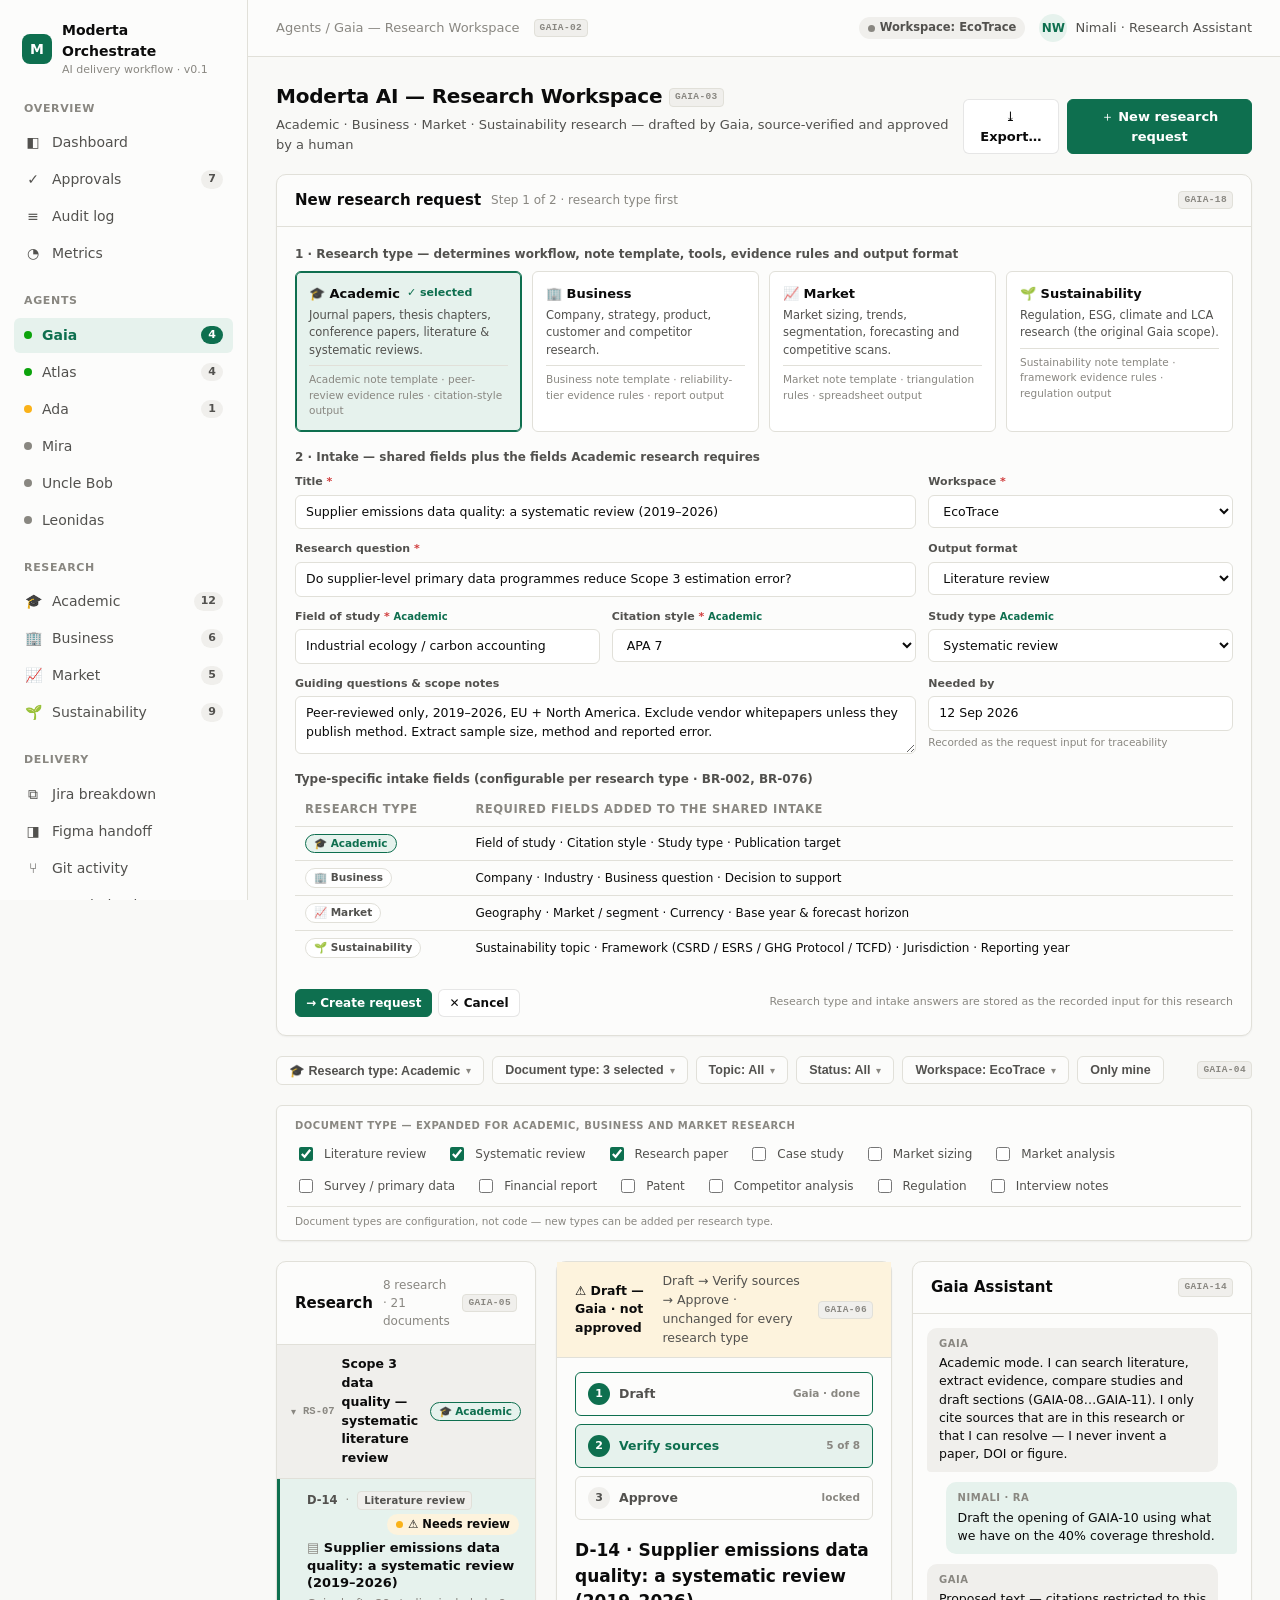
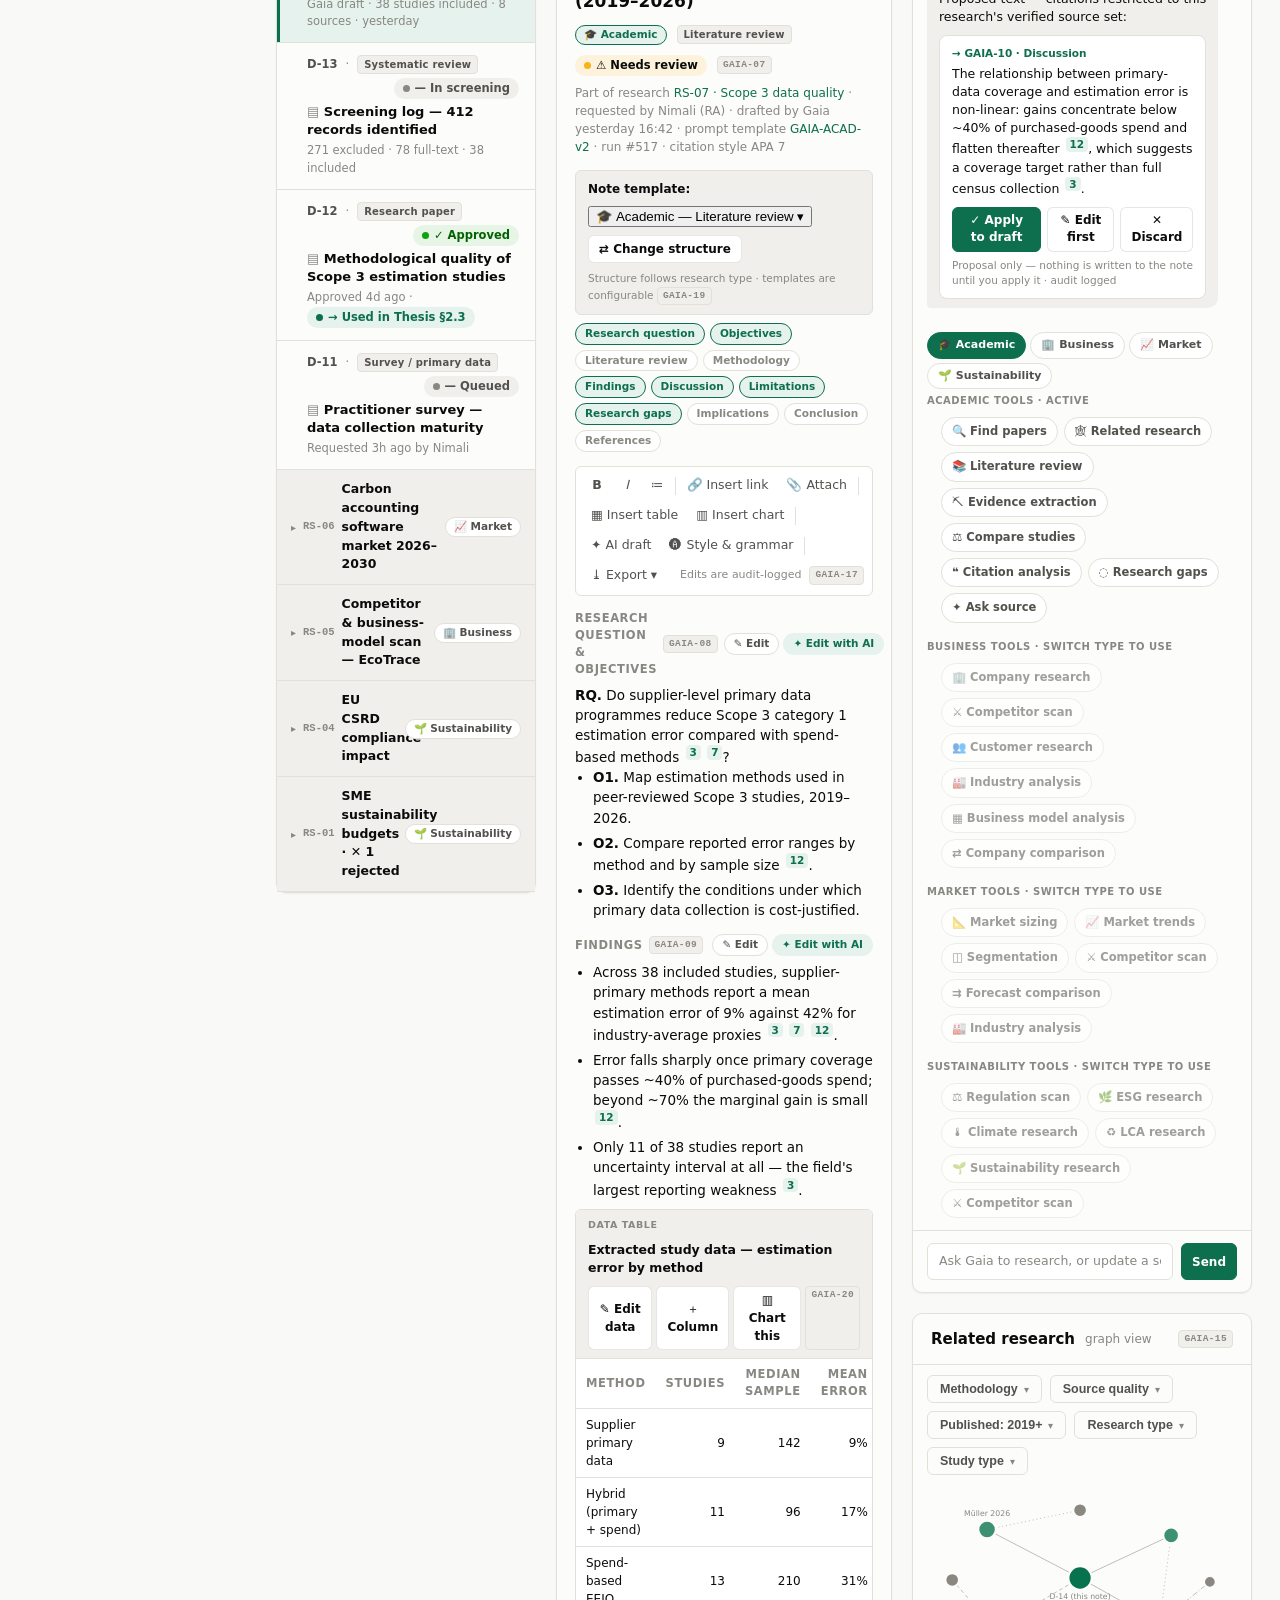
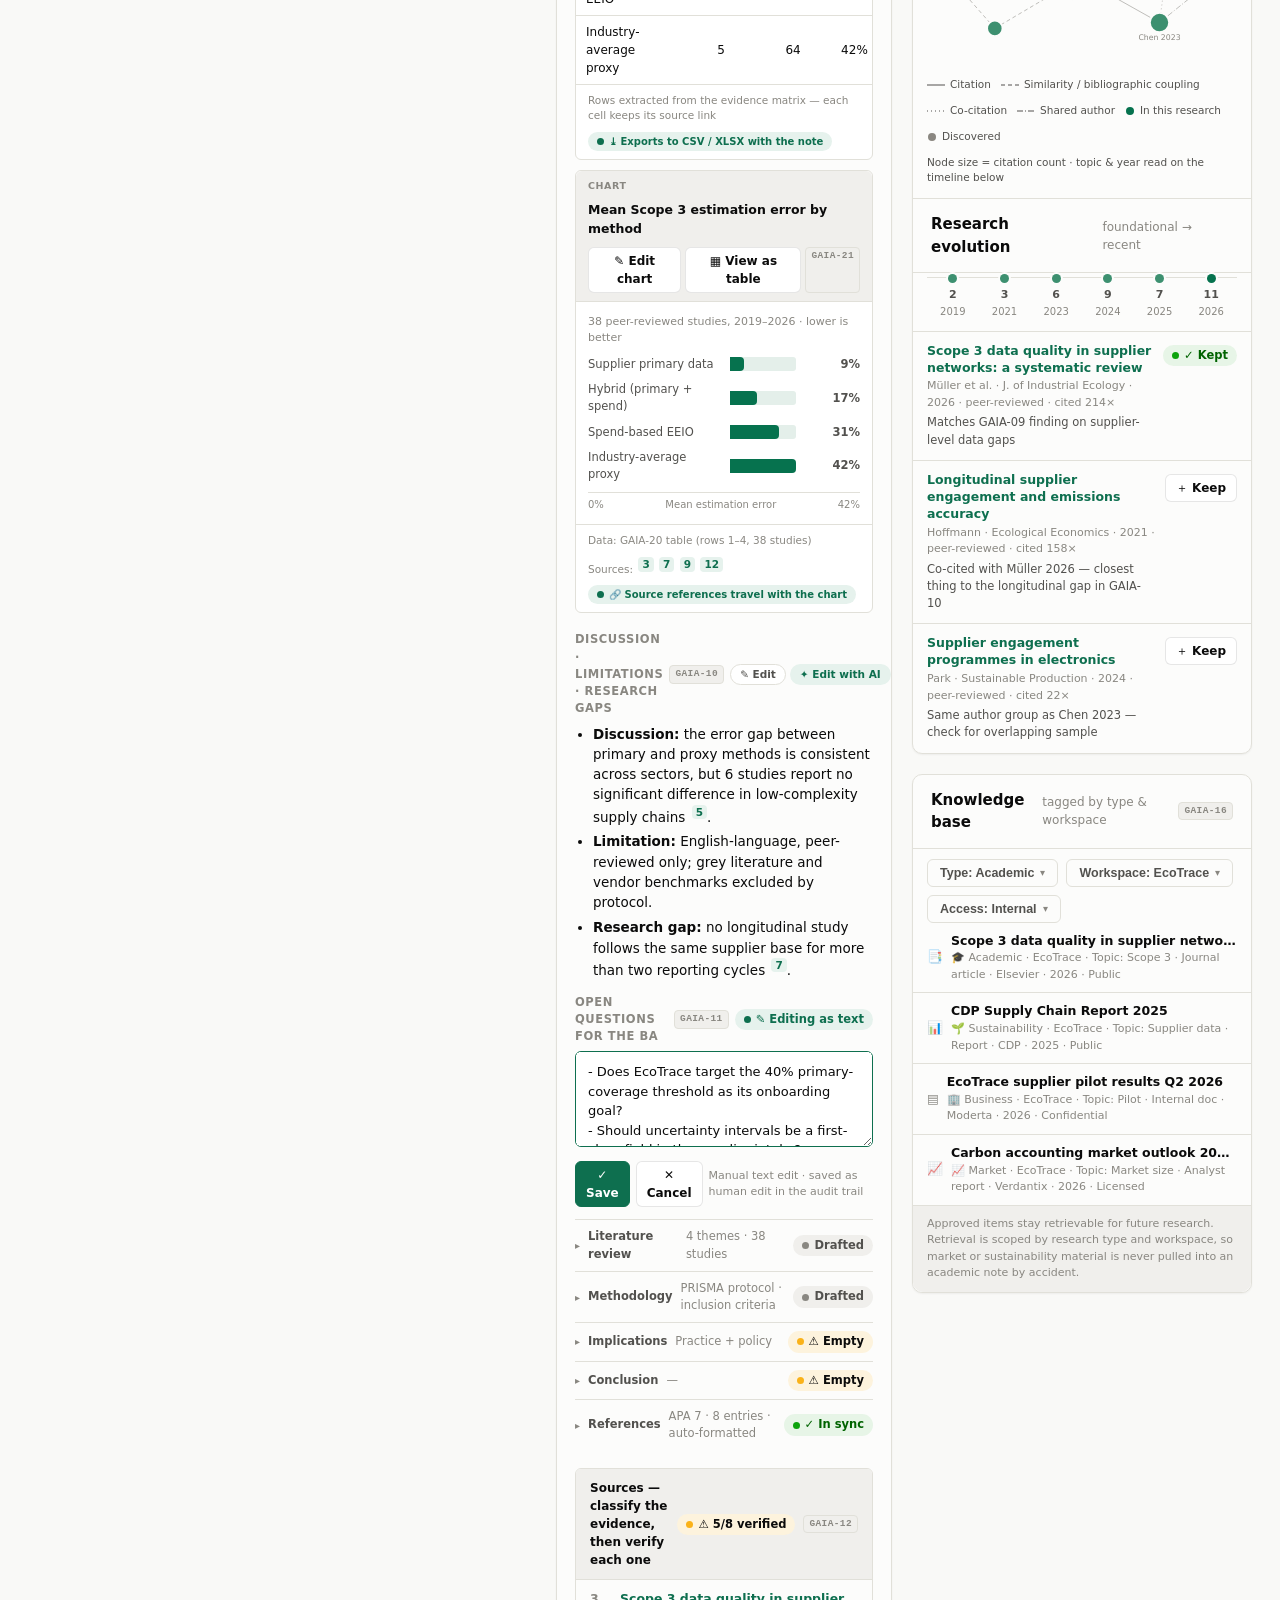
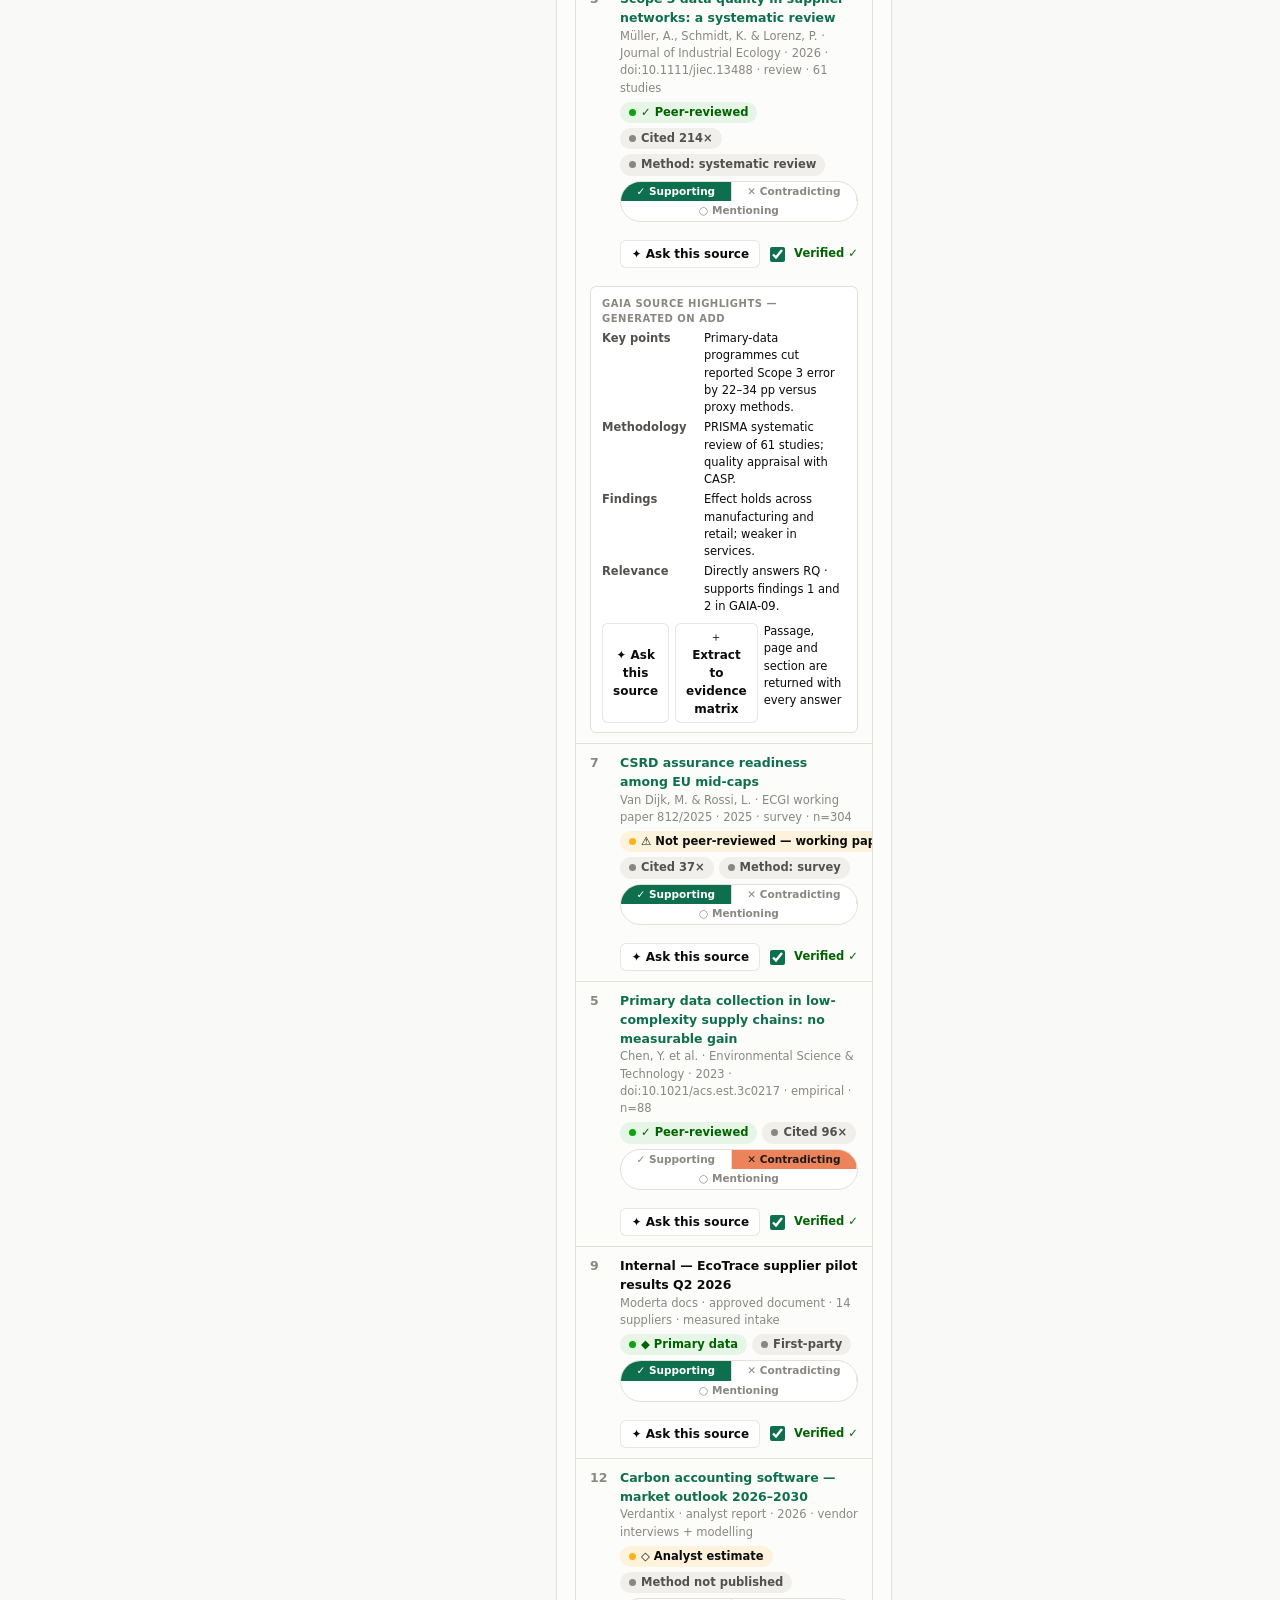
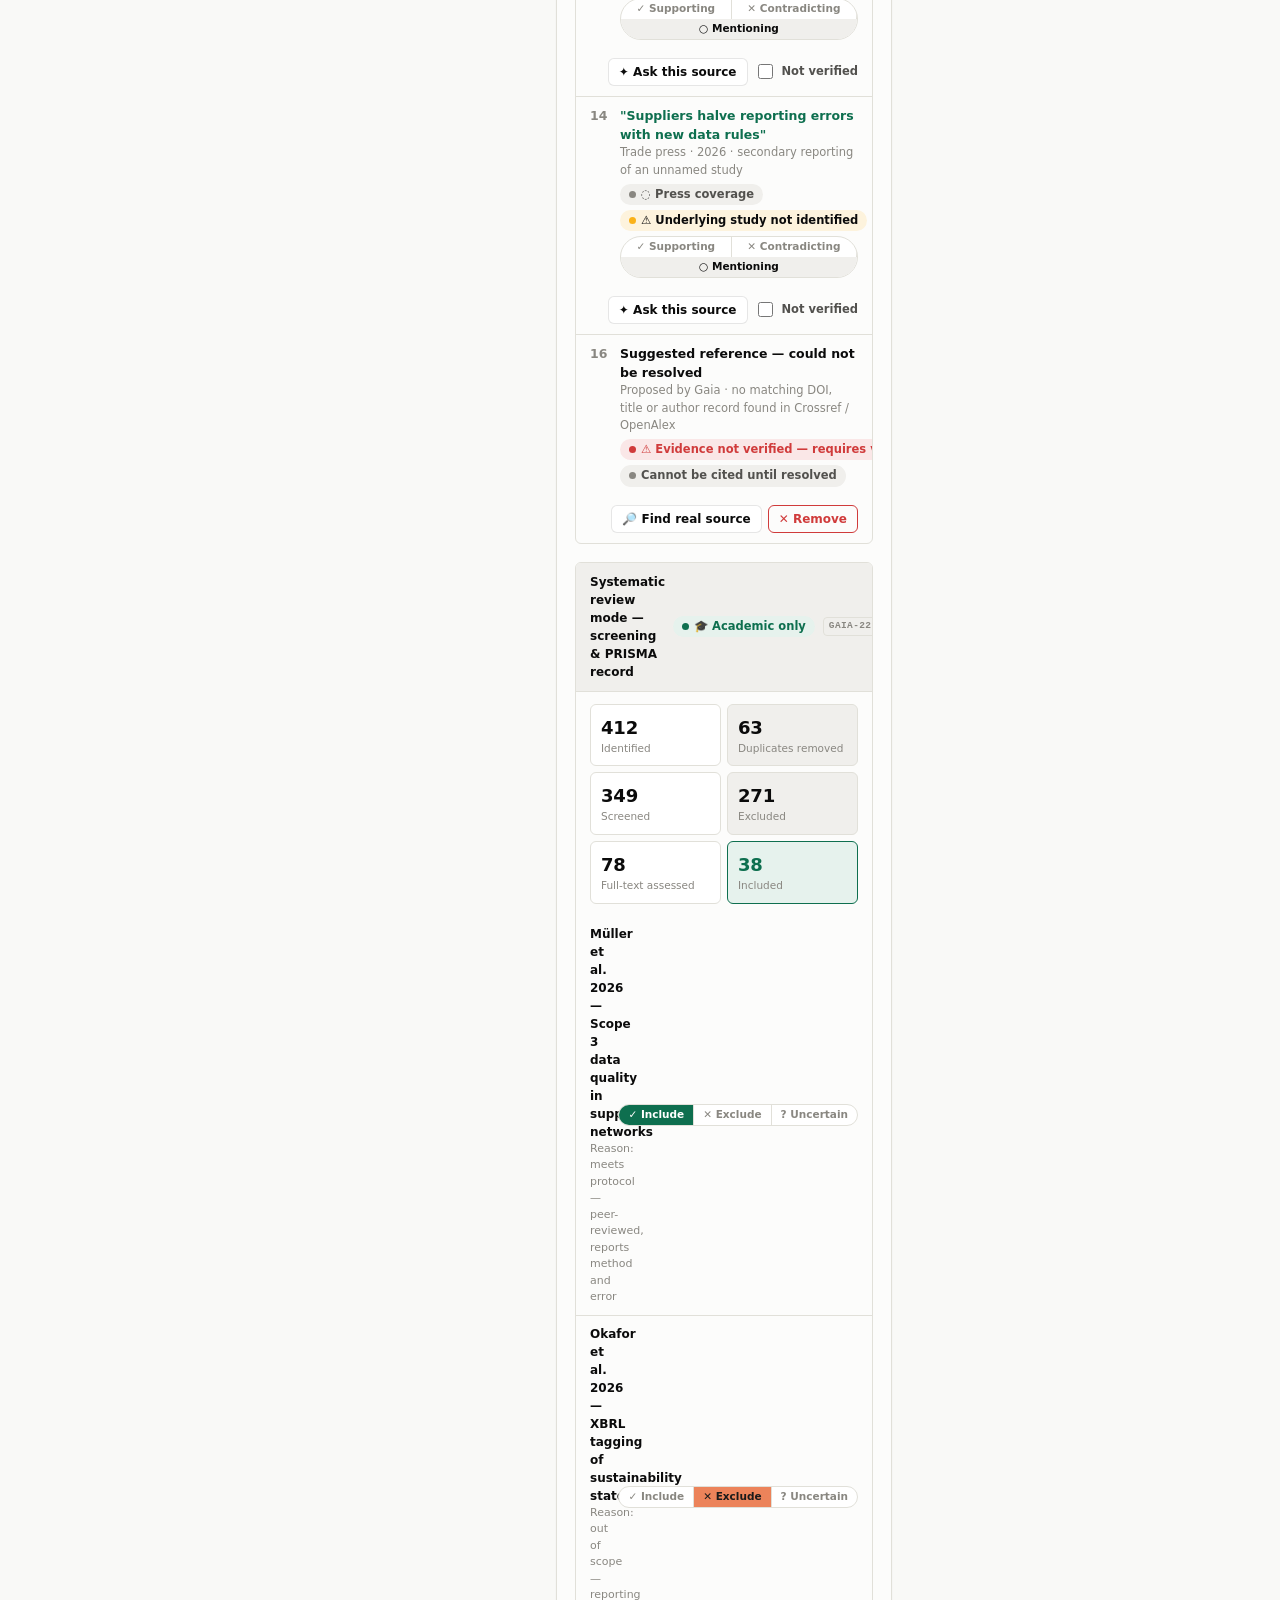
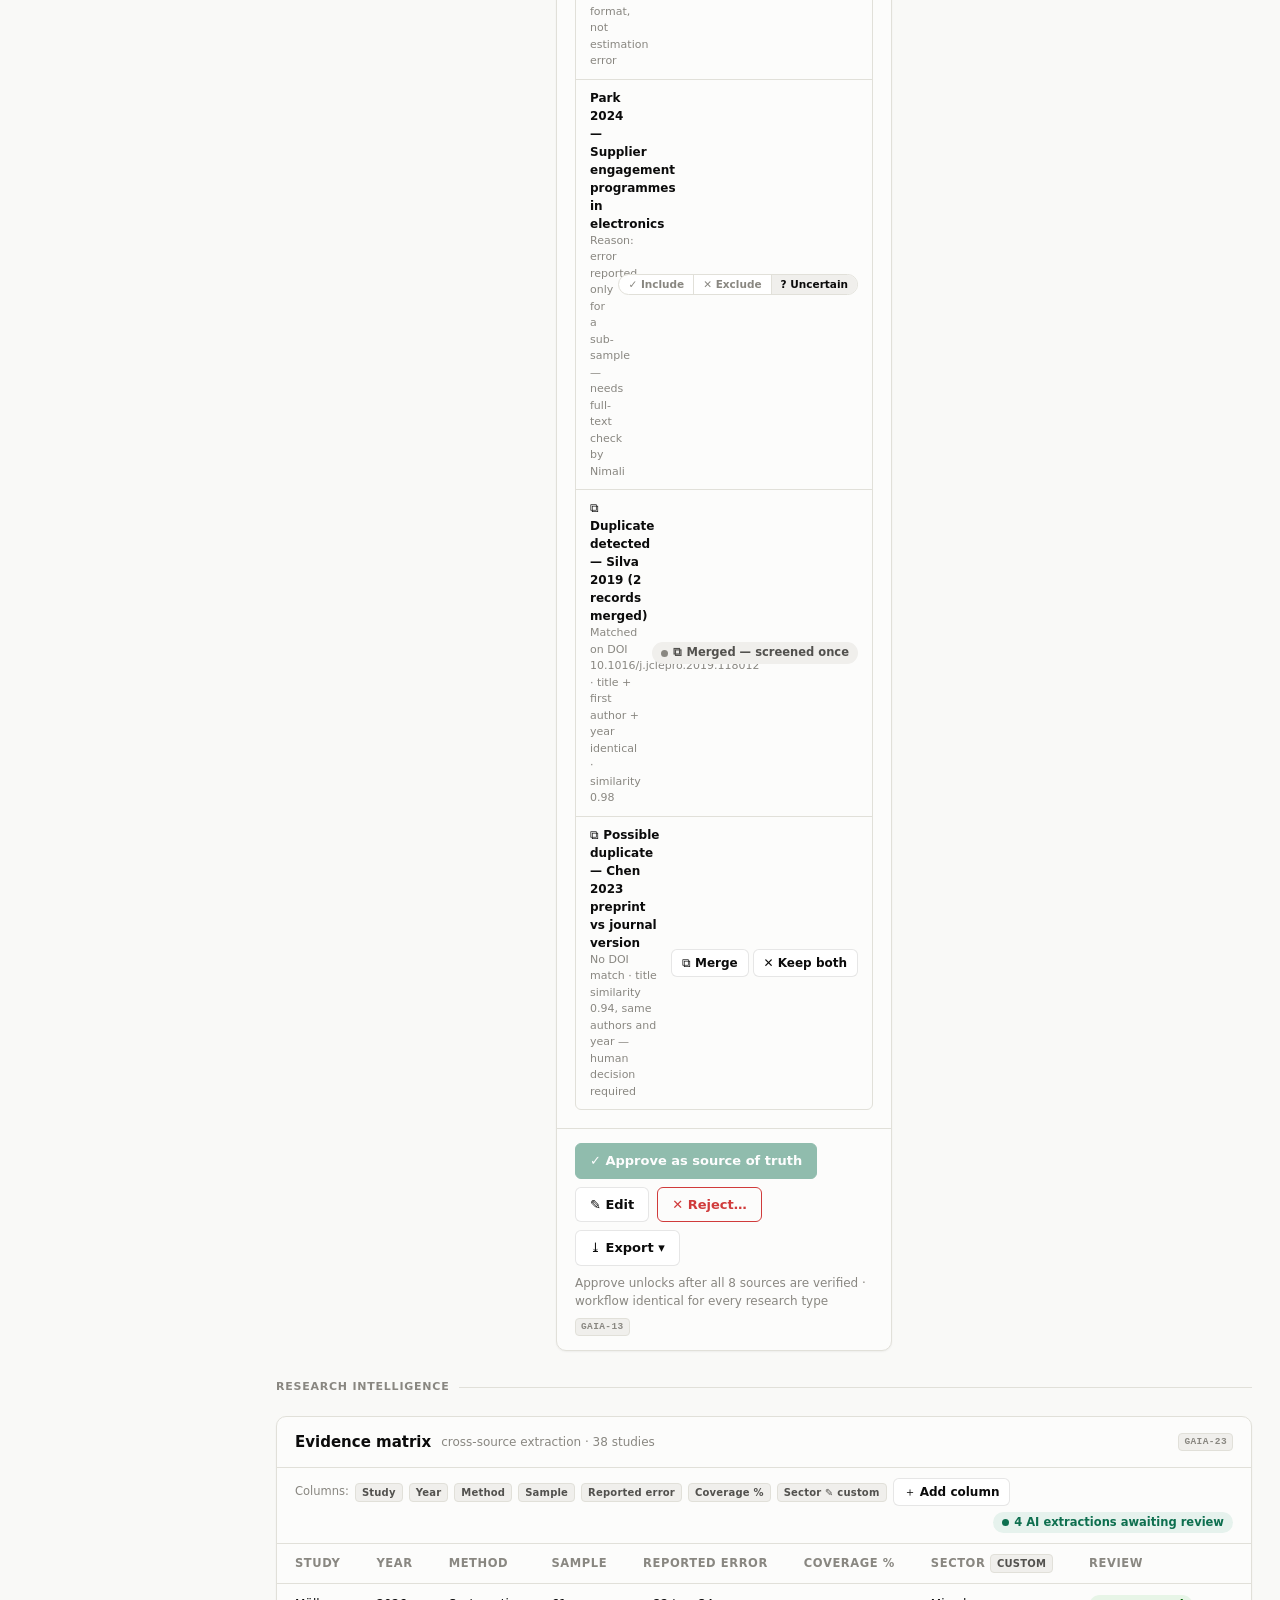
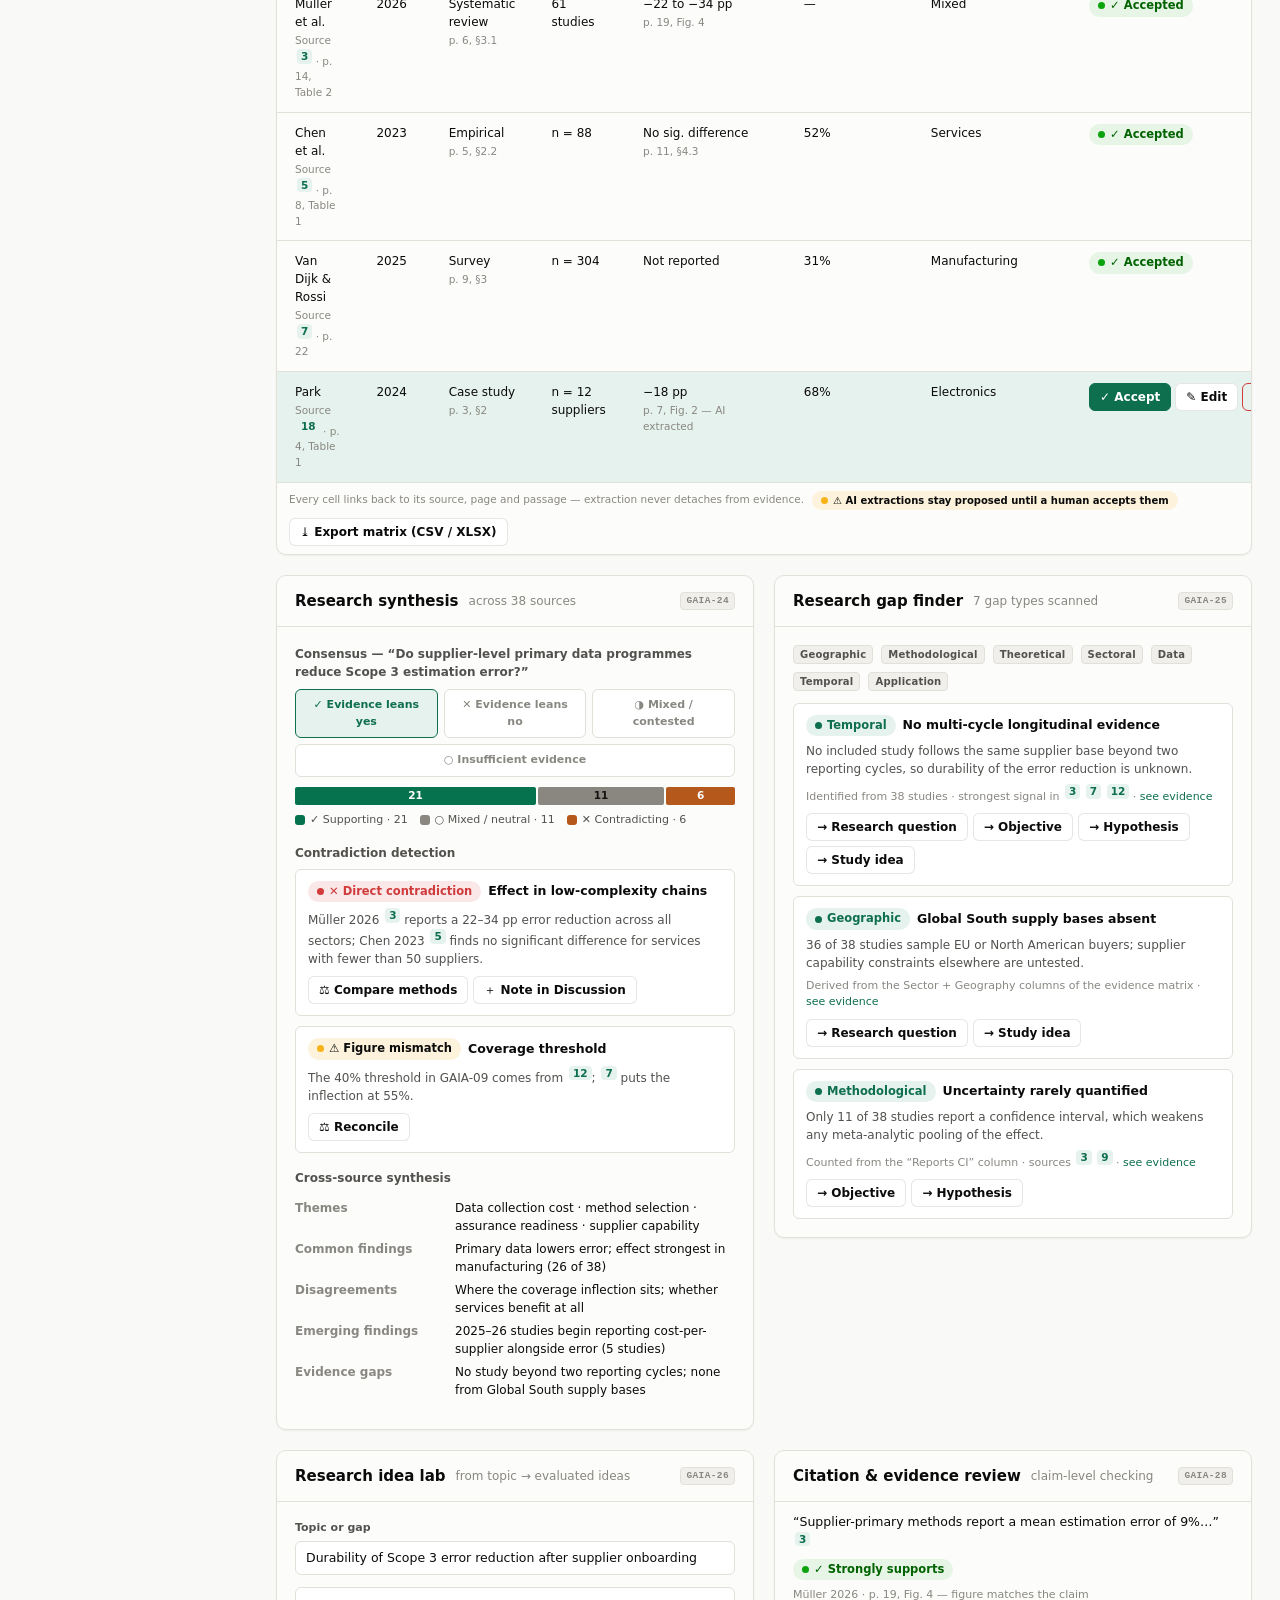
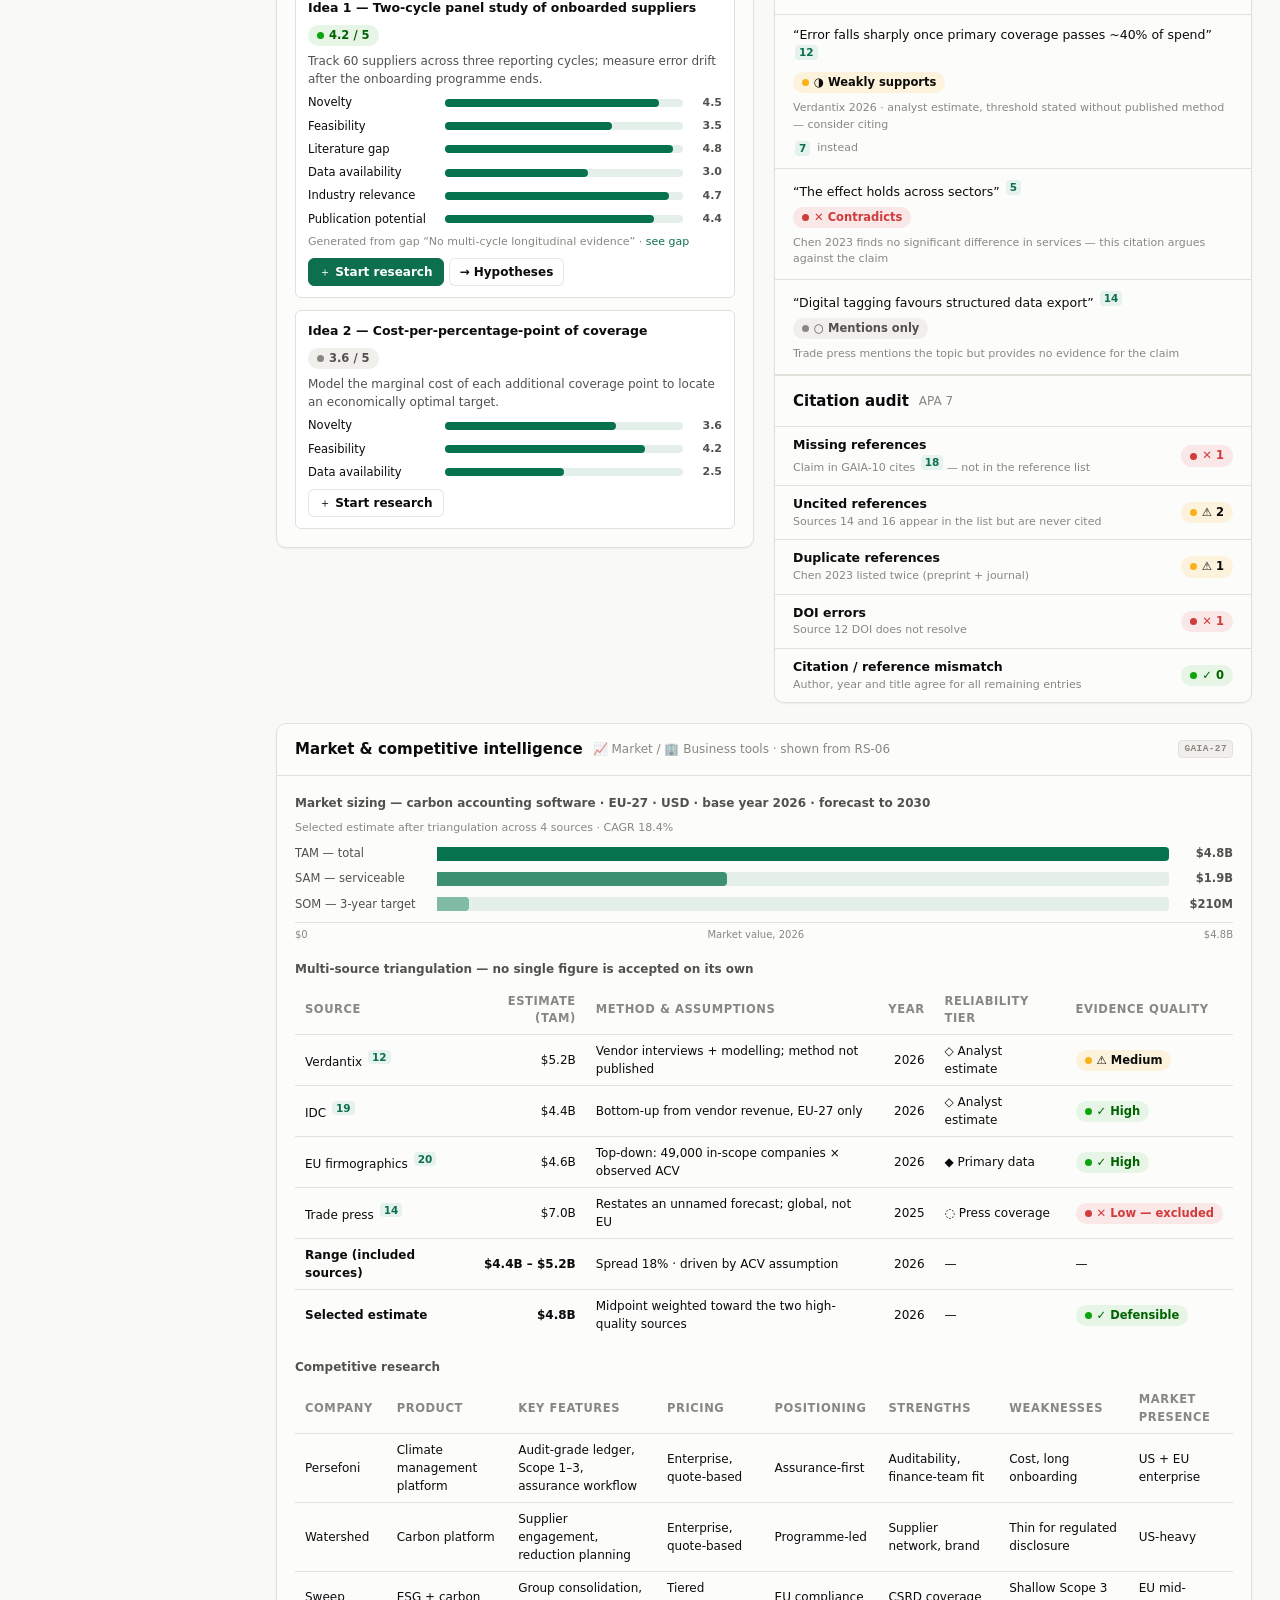
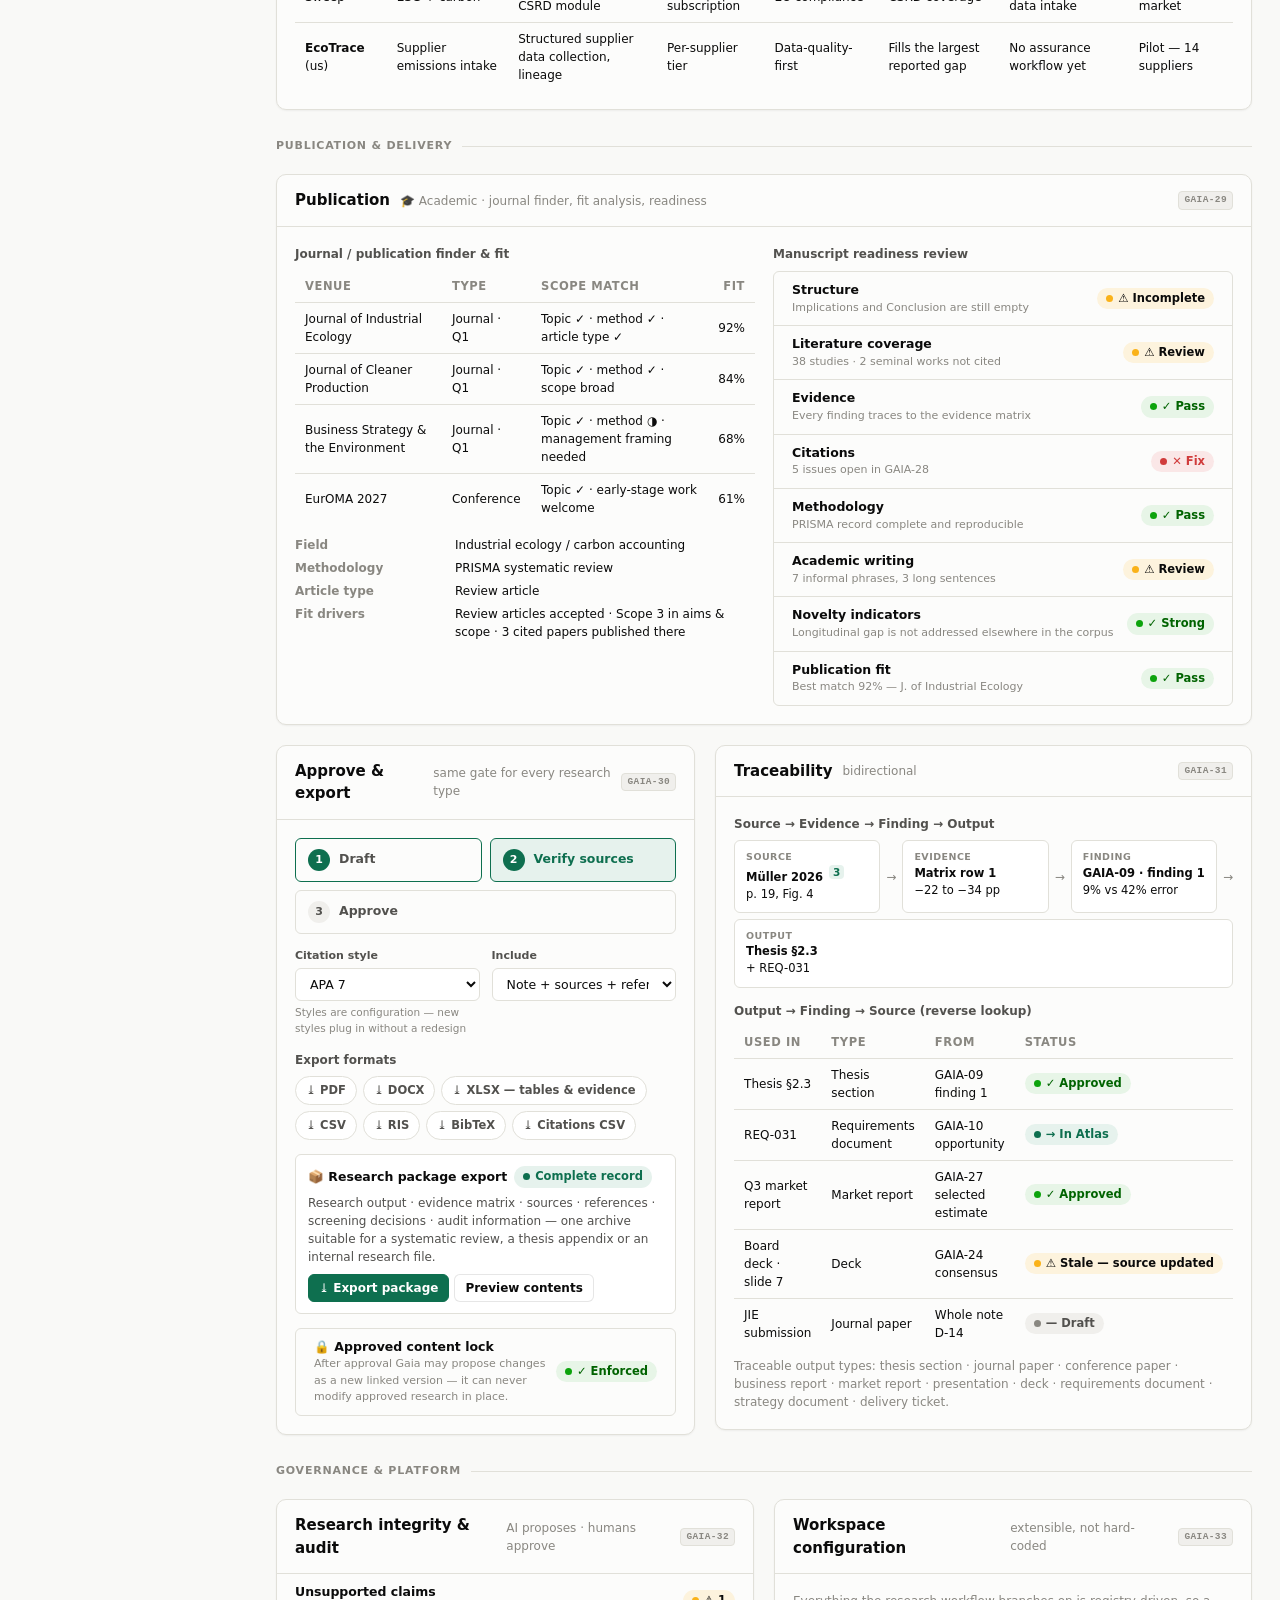
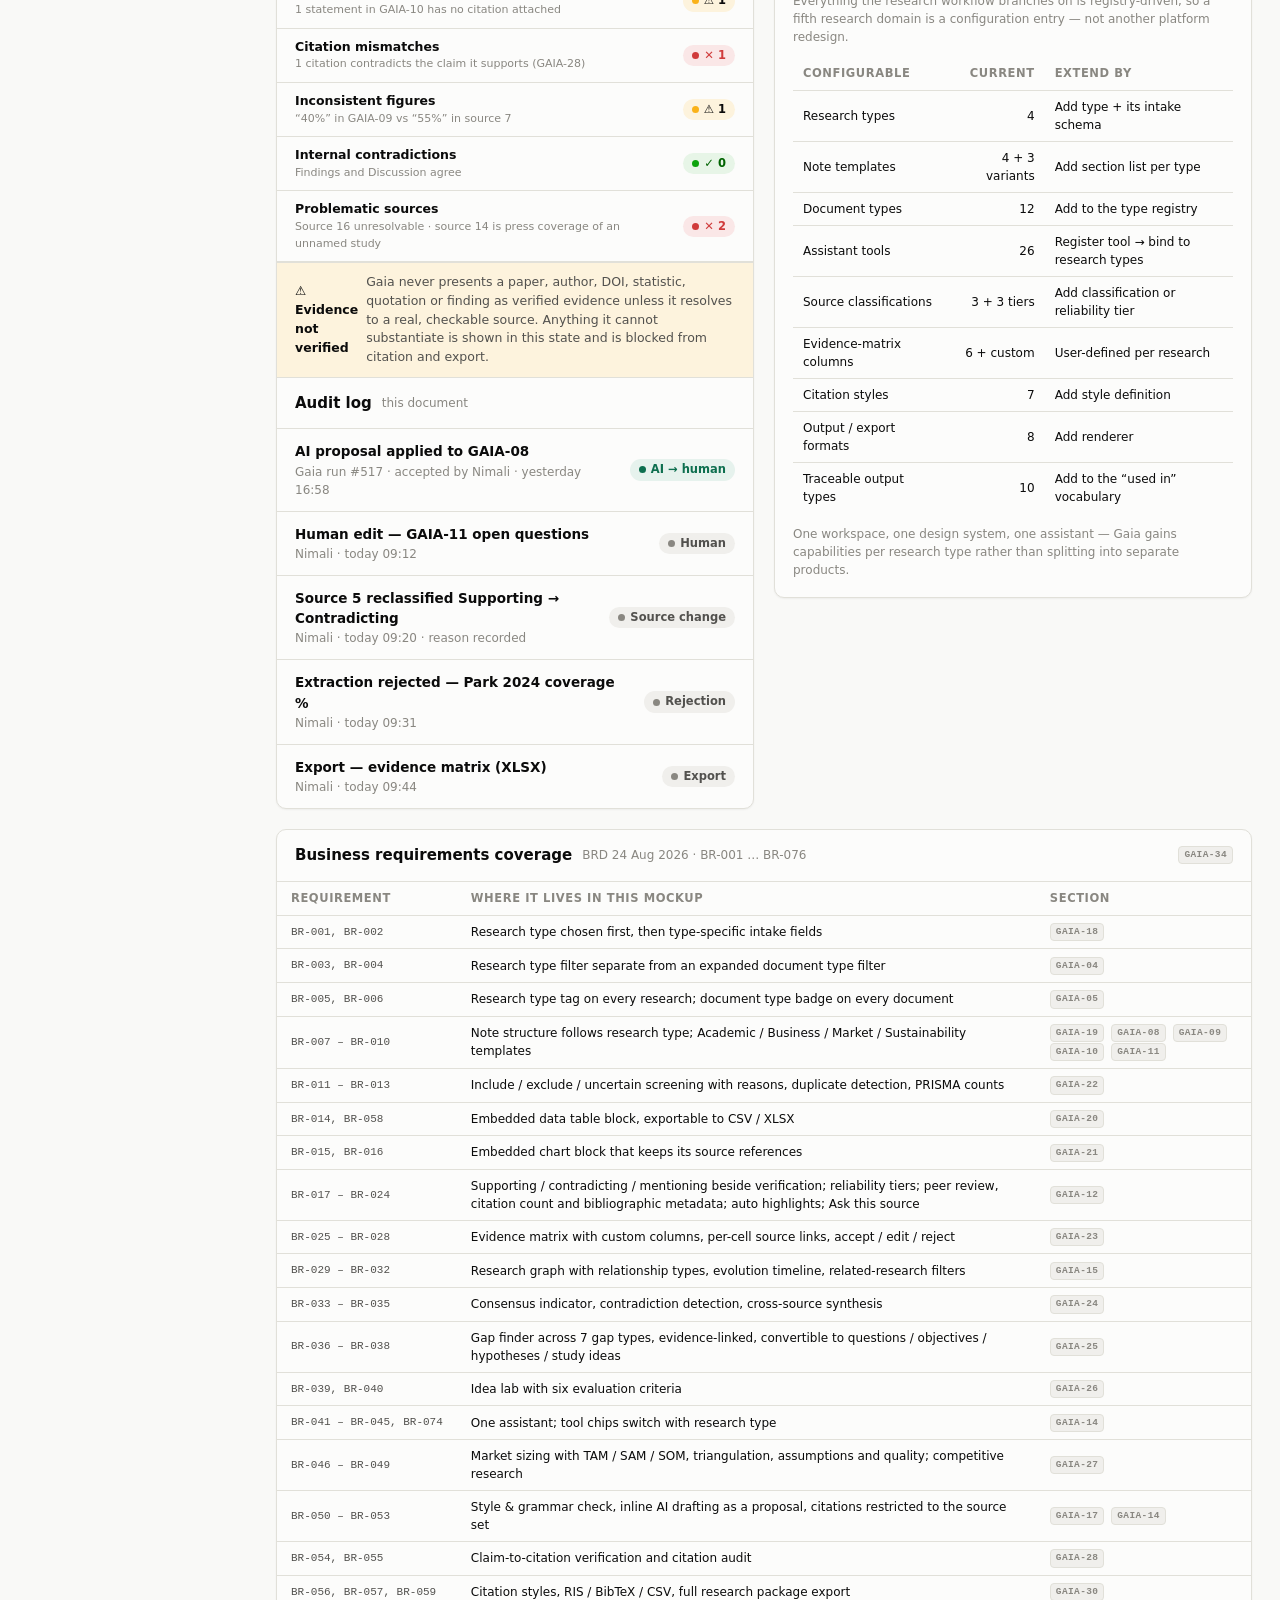
==== commit 9be3c098: "feat: done" ====
--- a/ui-ux/Gaia/gaia.html
+++ b/ui-ux/Gaia/gaia.html
@@ -3,7 +3,7 @@
 <head>
 <meta charset="UTF-8">
 <meta name="viewport" content="width=device-width, initial-scale=1.0">
-<title>Moderta Orchestrate — Gaia Research Workspace</title>
+<title>Moderta AI — Research Workspace (Gaia)</title>
 <link rel="stylesheet" href="styles.css">
 </head>
 <body>
@@ -40,7 +40,7 @@
       <div class="nav-label">Agents</div>
       <a class="nav-item active" href="gaia.html">
         <span class="agent-dot" style="background: var(--status-good)"></span> Gaia
-        <span class="nav-count">2</span>
+        <span class="nav-count">4</span>
       </a>
       <a class="nav-item" href="../Atlas/atlas.html">
         <span class="agent-dot" style="background: var(--status-good)"></span> Atlas
@@ -61,6 +61,27 @@
       </a>
     </nav>
 
+    <!-- Research types are workspace-level scopes, not separate products · BR-001 / BR-075 -->
+    <nav class="nav-group" aria-label="Research">
+      <div class="nav-label">Research</div>
+      <a class="nav-item" href="#GAIA-05">
+        <span class="nav-icon">🎓</span> Academic
+        <span class="nav-count">12</span>
+      </a>
+      <a class="nav-item" href="#GAIA-05">
+        <span class="nav-icon">🏢</span> Business
+        <span class="nav-count">6</span>
+      </a>
+      <a class="nav-item" href="#GAIA-05">
+        <span class="nav-icon">📈</span> Market
+        <span class="nav-count">5</span>
+      </a>
+      <a class="nav-item" href="#GAIA-05">
+        <span class="nav-icon">🌱</span> Sustainability
+        <span class="nav-count">9</span>
+      </a>
+    </nav>
+
     <nav class="nav-group" aria-label="Delivery">
       <div class="nav-label">Delivery</div>
       <a class="nav-item" href="jira-breakdown.html">
@@ -72,7 +93,7 @@
       <a class="nav-item" href="#git">
         <span class="nav-icon">⑂</span> Git activity
       </a>
-      <a class="nav-item" href="#docs">
+      <a class="nav-item" href="#GAIA-16">
         <span class="nav-icon">▤</span> Knowledge base
       </a>
     </nav>
@@ -88,9 +109,10 @@
   <div class="main">
 
     <header class="topbar" id="GAIA-02">
-      <span class="crumb">Agents / Gaia — Research</span>
+      <span class="crumb">Agents / Gaia — Research Workspace</span>
       <span class="sec-tag">GAIA-02</span>
       <div class="spacer"></div>
+      <span class="pill neutral"><span class="dot"></span>Workspace: EcoTrace</span>
       <div class="user-chip">
         <div class="avatar">NW</div>
         <span>Nimali · Research Assistant</span>
@@ -101,104 +123,232 @@
 
       <div class="page-head" id="GAIA-03">
         <div>
-          <h1>Gaia — Research Library <span class="sec-tag">GAIA-03</span></h1>
-          <p class="sub">Sustainability research, regulation and competitor summaries · drafts stay unpublished until RA approval</p>
+          <h1>Moderta AI — Research Workspace <span class="sec-tag">GAIA-03</span></h1>
+          <p class="sub">Academic · Business · Market · Sustainability research — drafted by Gaia, source-verified and approved by a human</p>
         </div>
         <div class="actions">
+          <button class="btn">⤓ Export…</button>
           <button class="btn primary">＋ New research request</button>
         </div>
       </div>
 
-      <!-- Filters -->
+      <!-- ===== New research request · GAIA-18 (BR-001, BR-002, BR-076) ===== -->
+      <section class="card" id="GAIA-18">
+        <div class="card-head">
+          <h2>New research request</h2>
+          <span class="hint">Step 1 of 2 · research type first</span>
+          <span class="sec-tag push">GAIA-18</span>
+        </div>
+
+        <div class="card-body" style="display:flex; flex-direction:column; gap:16px;">
+
+          <div>
+            <div class="stat-label" style="margin-bottom:8px;">
+              1 · Research type — determines workflow, note template, tools, evidence rules and output format
+            </div>
+            <div class="type-grid" role="radiogroup" aria-label="Research type">
+              <button class="type-card on" role="radio" aria-checked="true">
+                <span class="tc-top">🎓 Academic <span class="tc-mark">✓ selected</span></span>
+                <span class="tc-desc">Journal papers, thesis chapters, conference papers, literature &amp; systematic reviews.</span>
+                <span class="tc-sets">Academic note template · peer-review evidence rules · citation-style output</span>
+              </button>
+              <button class="type-card" role="radio" aria-checked="false">
+                <span class="tc-top">🏢 Business</span>
+                <span class="tc-desc">Company, strategy, product, customer and competitor research.</span>
+                <span class="tc-sets">Business note template · reliability-tier evidence rules · report output</span>
+              </button>
+              <button class="type-card" role="radio" aria-checked="false">
+                <span class="tc-top">📈 Market</span>
+                <span class="tc-desc">Market sizing, trends, segmentation, forecasting and competitive scans.</span>
+                <span class="tc-sets">Market note template · triangulation rules · spreadsheet output</span>
+              </button>
+              <button class="type-card" role="radio" aria-checked="false">
+                <span class="tc-top">🌱 Sustainability</span>
+                <span class="tc-desc">Regulation, ESG, climate and LCA research (the original Gaia scope).</span>
+                <span class="tc-sets">Sustainability note template · framework evidence rules · regulation output</span>
+              </button>
+            </div>
+          </div>
+
+          <div>
+            <div class="stat-label" style="margin-bottom:8px;">2 · Intake — shared fields plus the fields Academic research requires</div>
+            <div class="form-grid">
+              <div class="field wide">
+                <label for="nr-title">Title <span class="req">*</span></label>
+                <input id="nr-title" type="text" value="Supplier emissions data quality: a systematic review (2019–2026)">
+              </div>
+              <div class="field">
+                <label for="nr-ws">Workspace <span class="req">*</span></label>
+                <select id="nr-ws"><option>EcoTrace</option><option>Moderta platform</option><option>Client — Northwind</option></select>
+              </div>
+              <div class="field wide">
+                <label for="nr-q">Research question <span class="req">*</span></label>
+                <input id="nr-q" type="text" value="Do supplier-level primary data programmes reduce Scope 3 estimation error?">
+              </div>
+              <div class="field">
+                <label for="nr-out">Output format</label>
+                <select id="nr-out"><option>Literature review</option><option>Systematic review</option><option>Research paper</option><option>Thesis section</option></select>
+              </div>
+
+              <div class="field">
+                <label for="nr-fos">Field of study <span class="req">*</span> <span class="typed">Academic</span></label>
+                <input id="nr-fos" type="text" value="Industrial ecology / carbon accounting">
+              </div>
+              <div class="field">
+                <label for="nr-cite">Citation style <span class="req">*</span> <span class="typed">Academic</span></label>
+                <select id="nr-cite"><option>APA 7</option><option>MLA 9</option><option>Chicago 17</option><option>Harvard</option><option>IEEE</option><option>Vancouver</option><option>AMA 11</option></select>
+              </div>
+              <div class="field">
+                <label for="nr-study">Study type <span class="typed">Academic</span></label>
+                <select id="nr-study"><option>Systematic review</option><option>Meta-analysis</option><option>Empirical — quantitative</option><option>Empirical — qualitative</option><option>Conceptual</option></select>
+              </div>
+              <div class="field wide">
+                <label for="nr-scope">Guiding questions &amp; scope notes</label>
+                <textarea id="nr-scope">Peer-reviewed only, 2019–2026, EU + North America. Exclude vendor whitepapers unless they publish method. Extract sample size, method and reported error.</textarea>
+              </div>
+              <div class="field">
+                <label for="nr-due">Needed by</label>
+                <input id="nr-due" type="text" value="12 Sep 2026">
+                <span class="field-hint">Recorded as the request input for traceability</span>
+              </div>
+            </div>
+          </div>
+
+          <div class="table-scroll">
+            <table class="data compact">
+              <caption class="stat-label" style="text-align:left; padding:0 0 6px;">Type-specific intake fields (configurable per research type · BR-002, BR-076)</caption>
+              <thead>
+                <tr><th>Research type</th><th>Required fields added to the shared intake</th></tr>
+              </thead>
+              <tbody>
+                <tr><td><span class="rtype on">🎓 Academic</span></td><td>Field of study · Citation style · Study type · Publication target</td></tr>
+                <tr><td><span class="rtype">🏢 Business</span></td><td>Company · Industry · Business question · Decision to support</td></tr>
+                <tr><td><span class="rtype">📈 Market</span></td><td>Geography · Market / segment · Currency · Base year &amp; forecast horizon</td></tr>
+                <tr><td><span class="rtype">🌱 Sustainability</span></td><td>Sustainability topic · Framework (CSRD / ESRS / GHG Protocol / TCFD) · Jurisdiction · Reporting year</td></tr>
+              </tbody>
+            </table>
+          </div>
+
+          <div class="edit-actions">
+            <button class="btn primary small">→ Create request</button>
+            <button class="btn small">✕ Cancel</button>
+            <span class="edit-hint">Research type and intake answers are stored as the recorded input for this research</span>
+          </div>
+        </div>
+      </section>
+
+      <!-- ===== Filters · GAIA-04 (BR-003, BR-004) ===== -->
       <div class="filters" aria-label="Library filters" id="GAIA-04">
+        <button class="filter">🎓 Research type: Academic <span class="caret">▾</span></button>
+        <button class="filter" aria-expanded="true" aria-controls="doctype-panel">Document type: 3 selected <span class="caret">▾</span></button>
         <button class="filter">Topic: All <span class="caret">▾</span></button>
-        <button class="filter">Type: All <span class="caret">▾</span></button>
         <button class="filter">Status: All <span class="caret">▾</span></button>
+        <button class="filter">Workspace: EcoTrace <span class="caret">▾</span></button>
         <button class="filter">Only mine</button>
         <span class="sec-tag push">GAIA-04</span>
       </div>
 
+      <!-- Document type list, shown open · BR-004 -->
+      <div class="filter-menu open" id="doctype-panel" role="group" aria-label="Document type">
+        <div class="fm-head">Document type — expanded for academic, business and market research</div>
+        <div class="fm-opts">
+          <label class="opt"><input type="checkbox" checked> Literature review</label>
+          <label class="opt"><input type="checkbox" checked> Systematic review</label>
+          <label class="opt"><input type="checkbox" checked> Research paper</label>
+          <label class="opt"><input type="checkbox"> Case study</label>
+          <label class="opt"><input type="checkbox"> Market sizing</label>
+          <label class="opt"><input type="checkbox"> Market analysis</label>
+          <label class="opt"><input type="checkbox"> Survey / primary data</label>
+          <label class="opt"><input type="checkbox"> Financial report</label>
+          <label class="opt"><input type="checkbox"> Patent</label>
+          <label class="opt"><input type="checkbox"> Competitor analysis</label>
+          <label class="opt"><input type="checkbox"> Regulation</label>
+          <label class="opt"><input type="checkbox"> Interview notes</label>
+        </div>
+        <div class="fm-foot">Document types are configuration, not code — new types can be added per research type.</div>
+      </div>
+
       <div class="master-detail has-rail">
 
-        <!-- ===== Research & documents · GAIA-05 ===== -->
+        <!-- ===== Research & documents · GAIA-05 (BR-005, BR-006) ===== -->
         <section class="card" id="GAIA-05">
           <div class="card-head">
             <h2>Research</h2>
-            <span class="hint">4 research · 9 documents</span>
+            <span class="hint">8 research · 21 documents</span>
             <span class="sec-tag push">GAIA-05</span>
           </div>
           <div class="list">
 
-            <!-- Research RS-04 (expanded) -->
+            <!-- RS-07 Academic (expanded) -->
             <div class="res-row" aria-expanded="true">
               <span class="res-caret">▾</span>
+              <span class="res-id">RS-07</span>
+              <span class="res-title">Scope 3 data quality — systematic literature review</span>
+              <span class="rtype on">🎓 Academic</span>
+            </div>
+            <div class="lib-row doc-row selected" aria-current="true">
+              <div class="lib-top">
+                <span class="lib-id">D-14</span> · <span class="doctype">Literature review</span>
+                <span class="pill warning"><span class="dot"></span>⚠ Needs review</span>
+              </div>
+              <div class="lib-title">Supplier emissions data quality: a systematic review (2019–2026)</div>
+              <div class="lib-meta">Gaia draft · 38 studies included · 8 sources · yesterday</div>
+            </div>
+            <div class="lib-row doc-row">
+              <div class="lib-top">
+                <span class="lib-id">D-13</span> · <span class="doctype">Systematic review</span>
+                <span class="pill neutral"><span class="dot"></span>— In screening</span>
+              </div>
+              <div class="lib-title">Screening log — 412 records identified</div>
+              <div class="lib-meta">271 excluded · 78 full-text · 38 included</div>
+            </div>
+            <div class="lib-row doc-row">
+              <div class="lib-top">
+                <span class="lib-id">D-12</span> · <span class="doctype">Research paper</span>
+                <span class="pill good"><span class="dot"></span>✓ Approved</span>
+              </div>
+              <div class="lib-title">Methodological quality of Scope 3 estimation studies</div>
+              <div class="lib-meta">Approved 4d ago · <span class="pill accent"><span class="dot"></span>→ Used in Thesis §2.3</span></div>
+            </div>
+            <div class="lib-row doc-row">
+              <div class="lib-top">
+                <span class="lib-id">D-11</span> · <span class="doctype">Survey / primary data</span>
+                <span class="pill neutral"><span class="dot"></span>— Queued</span>
+              </div>
+              <div class="lib-title">Practitioner survey — data collection maturity</div>
+              <div class="lib-meta">Requested 3h ago by Nimali</div>
+            </div>
+
+            <!-- RS-06 Market (collapsed) -->
+            <div class="res-row" aria-expanded="false">
+              <span class="res-caret">▸</span>
+              <span class="res-id">RS-06</span>
+              <span class="res-title">Carbon accounting software market 2026–2030</span>
+              <span class="rtype">📈 Market</span>
+            </div>
+
+            <!-- RS-05 Business (collapsed) -->
+            <div class="res-row" aria-expanded="false">
+              <span class="res-caret">▸</span>
+              <span class="res-id">RS-05</span>
+              <span class="res-title">Competitor &amp; business-model scan — EcoTrace</span>
+              <span class="rtype">🏢 Business</span>
+            </div>
+
+            <!-- RS-04 Sustainability (collapsed) -->
+            <div class="res-row" aria-expanded="false">
+              <span class="res-caret">▸</span>
               <span class="res-id">RS-04</span>
               <span class="res-title">EU CSRD compliance impact</span>
-              <span class="res-count">3 docs</span>
-            </div>
-            <div class="lib-row doc-row selected" aria-current="true">
-              <div class="lib-top">
-                <span class="lib-id">D-08</span> · Regulation
-                <span class="pill warning"><span class="dot"></span>⚠ Needs review</span>
-              </div>
-              <div class="lib-title">EU CSRD reporting rules — 2026 update</div>
-              <div class="lib-meta">Gaia draft · 6 sources · yesterday</div>
-            </div>
-            <div class="lib-row doc-row">
-              <div class="lib-top">
-                <span class="lib-id">D-07</span> · Analysis
-                <span class="pill neutral"><span class="dot"></span>— Queued</span>
-              </div>
-              <div class="lib-title">Member-state transposition matrix</div>
-              <div class="lib-meta">Requested 2h ago by Nimali</div>
-            </div>
-            <div class="lib-row doc-row">
-              <div class="lib-top">
-                <span class="lib-id">D-06</span> · Interview notes
-                <span class="pill good"><span class="dot"></span>✓ Approved</span>
-              </div>
-              <div class="lib-title">Compliance officer interviews — 5 companies</div>
-              <div class="lib-meta">Approved 2d ago</div>
-            </div>
-
-            <!-- Research RS-03 (expanded) -->
-            <div class="res-row" aria-expanded="true">
-              <span class="res-caret">▾</span>
-              <span class="res-id">RS-03</span>
-              <span class="res-title">Supplier emissions data collection</span>
-              <span class="res-count">2 docs</span>
-            </div>
-            <div class="lib-row doc-row">
-              <div class="lib-top">
-                <span class="lib-id">D-05</span> · Customer problem
-                <span class="pill good"><span class="dot"></span>✓ Approved</span>
-              </div>
-              <div class="lib-title">Supplier data collection pain points</div>
-              <div class="lib-meta">Approved 3d ago · <span class="pill accent"><span class="dot"></span>→ Used in REQ-031</span></div>
-            </div>
-            <div class="lib-row doc-row">
-              <div class="lib-top">
-                <span class="lib-id">D-04</span> · Competitor
-                <span class="pill good"><span class="dot"></span>✓ Approved</span>
-              </div>
-              <div class="lib-title">Competitor scan: Persefoni, Watershed, Sweep</div>
-              <div class="lib-meta">Approved last week</div>
-            </div>
-
-            <!-- Research RS-02 (collapsed) -->
-            <div class="res-row" aria-expanded="false">
-              <span class="res-caret">▸</span>
-              <span class="res-id">RS-02</span>
-              <span class="res-title">Carbon accounting market</span>
-              <span class="res-count">3 docs</span>
-            </div>
-
-            <!-- Research RS-01 (collapsed, has rejected doc) -->
+              <span class="rtype">🌱 Sustainability</span>
+            </div>
+
+            <!-- RS-01 (collapsed, rejected doc) -->
             <div class="res-row" aria-expanded="false">
               <span class="res-caret">▸</span>
               <span class="res-id">RS-01</span>
-              <span class="res-title">SME sustainability budgets</span>
-              <span class="res-count">1 doc · ✕ rejected</span>
+              <span class="res-title">SME sustainability budgets · ✕ 1 rejected</span>
+              <span class="rtype">🌱 Sustainability</span>
             </div>
 
           </div>
@@ -209,23 +359,54 @@
           <div class="draft-banner" id="GAIA-06">
             <span>⚠ Draft — Gaia · not approved</span>
             <span class="spacer"></span>
-            <span class="hint">This note cannot be used by Atlas until approved</span>
+            <span class="hint">Draft → Verify sources → Approve · unchanged for every research type</span>
             <span class="sec-tag">GAIA-06</span>
+          </div>
+
+          <div style="padding:14px 18px 0;">
+            <div class="steps">
+              <div class="step done"><span class="step-num">1</span> Draft <span class="step-state">Gaia · done</span></div>
+              <div class="step active"><span class="step-num">2</span> Verify sources <span class="step-state">5 of 8</span></div>
+              <div class="step"><span class="step-num">3</span> Approve <span class="step-state">locked</span></div>
+            </div>
           </div>
 
           <div class="note-head" id="GAIA-07">
             <div class="note-title-row">
-              <h2>D-08 · EU CSRD reporting rules — 2026 update</h2>
-              <span class="pill neutral"><span class="dot"></span>Regulation</span>
+              <h2>D-14 · Supplier emissions data quality: a systematic review (2019–2026)</h2>
+              <span class="rtype on">🎓 Academic</span>
+              <span class="doctype">Literature review</span>
               <span class="pill warning"><span class="dot"></span>⚠ Needs review</span>
               <span class="sec-tag">GAIA-07</span>
             </div>
             <div class="note-meta">
-              Part of research <a href="#">RS-04 · EU CSRD compliance impact</a> · requested by Nimali (RA) · drafted by Gaia yesterday 16:42 · prompt template <a href="#">GAIA-REG-v3</a> · run #482
-            </div>
-          </div>
-
-          <!-- Editor toolbar · GAIA-17 -->
+              Part of research <a href="#GAIA-05">RS-07 · Scope 3 data quality</a> · requested by Nimali (RA) · drafted by Gaia yesterday 16:42 ·
+              prompt template <a href="#">GAIA-ACAD-v2</a> · run #517 · citation style APA 7
+            </div>
+          </div>
+
+          <!-- ===== Note template · GAIA-19 (BR-007 … BR-010, BR-076) ===== -->
+          <div class="tpl-bar" id="GAIA-19">
+            <span class="tpl-label">Note template:</span>
+            <button class="filter">🎓 Academic — Literature review <span class="caret">▾</span></button>
+            <button class="btn small">⇄ Change structure</button>
+            <span class="tpl-note">Structure follows research type · templates are configurable <span class="sec-tag">GAIA-19</span></span>
+          </div>
+          <div class="tpl-sections" aria-label="Sections in this template">
+            <span class="tpl-chip on">Research question</span>
+            <span class="tpl-chip on">Objectives</span>
+            <span class="tpl-chip">Literature review</span>
+            <span class="tpl-chip">Methodology</span>
+            <span class="tpl-chip on">Findings</span>
+            <span class="tpl-chip on">Discussion</span>
+            <span class="tpl-chip on">Limitations</span>
+            <span class="tpl-chip on">Research gaps</span>
+            <span class="tpl-chip">Implications</span>
+            <span class="tpl-chip">Conclusion</span>
+            <span class="tpl-chip">References</span>
+          </div>
+
+          <!-- Editor toolbar · GAIA-17 (BR-014, BR-015, BR-050, BR-051) -->
           <div class="editor-toolbar" id="GAIA-17" aria-label="Document editing tools">
             <button class="tbtn" title="Bold"><b>B</b></button>
             <button class="tbtn" title="Italic"><i>I</i></button>
@@ -234,52 +415,138 @@
             <button class="tbtn" title="Insert a link to a source, document, or Jira item">🔗 Insert link</button>
             <button class="tbtn" title="Attach a file">📎 Attach</button>
             <span class="tbtn sep" aria-hidden="true"></span>
-            <button class="tbtn" title="Download this note as PDF with sources and audit record">⤓ Export PDF</button>
+            <button class="tbtn" title="Insert a structured data table into this section">▦ Insert table</button>
+            <button class="tbtn" title="Insert a chart built from a table or the evidence matrix">▥ Insert chart</button>
+            <span class="tbtn sep" aria-hidden="true"></span>
+            <button class="tbtn" title="AI drafting help — proposes text, never replaces it silently">✦ AI draft</button>
+            <button class="tbtn" title="Academic style and grammar check">🅐 Style &amp; grammar</button>
+            <span class="tbtn sep" aria-hidden="true"></span>
+            <button class="tbtn" title="Export as PDF, DOCX, spreadsheet, citations or full research package">⤓ Export ▾</button>
             <span class="toolbar-hint">Edits are audit-logged</span>
             <span class="sec-tag">GAIA-17</span>
           </div>
 
+          <!-- Template section 1–2 -->
           <div class="note-section" id="GAIA-08">
-            <h3>Summary <span class="sec-tag">GAIA-08</span>
+            <h3>Research question &amp; objectives <span class="sec-tag">GAIA-08</span>
               <span class="sec-actions">
                 <button class="sec-btn" title="Edit this section as text">✎ Edit</button>
                 <button class="sec-btn ai" title="Opens Gaia Assistant chat targeting GAIA-08">✦ Edit with AI</button>
               </span>
             </h3>
             <p>
-              The <a href="#">EU Corporate Sustainability Reporting Directive (CSRD)</a> enters its second wave in 2026, extending
-              mandatory ESRS-aligned reporting to large non-listed companies <span class="cite">1</span>. Scope 3
-              supplier emissions disclosure moves from "comply or explain" to mandatory quantitative reporting for
-              most in-scope companies <span class="cite">2</span>, which directly increases demand for supplier
-              data collection tooling like EcoTrace <span class="cite">4</span>.
+              <strong>RQ.</strong> Do supplier-level primary data programmes reduce Scope 3 category&nbsp;1 estimation error
+              compared with spend-based methods <span class="cite">3</span> <span class="cite">7</span>?
             </p>
+            <ul>
+              <li><strong>O1.</strong> Map estimation methods used in peer-reviewed Scope 3 studies, 2019–2026.</li>
+              <li><strong>O2.</strong> Compare reported error ranges by method and by sample size <span class="cite">12</span>.</li>
+              <li><strong>O3.</strong> Identify the conditions under which primary data collection is cost-justified.</li>
+            </ul>
           </div>
 
           <div class="note-section" id="GAIA-09">
-            <h3>Key findings <span class="sec-tag">GAIA-09</span>
+            <h3>Findings <span class="sec-tag">GAIA-09</span>
               <span class="sec-actions">
                 <button class="sec-btn" title="Edit this section as text">✎ Edit</button>
                 <button class="sec-btn ai" title="Opens Gaia Assistant chat targeting GAIA-09">✦ Edit with AI</button>
               </span>
             </h3>
             <ul>
-              <li>Wave 2 applies to companies with 250+ employees or €50M+ turnover — an estimated 49,000 companies across the EU <span class="cite">1</span>.</li>
-              <li>Scope 3 category 1 (purchased goods &amp; services) is the largest reporting gap; 68% of surveyed companies lack supplier-level data <span class="cite">2</span> <span class="cite">3</span>.</li>
-              <li>Digital tagging (XBRL) of sustainability statements becomes mandatory, favoring products with structured data export <span class="cite">5</span>.</li>
-              <li>Member-state transposition still varies; Germany and France add stricter assurance requirements <span class="cite">6</span>.</li>
+              <li>Across 38 included studies, supplier-primary methods report a mean estimation error of 9% against 42% for industry-average proxies <span class="cite">3</span> <span class="cite">7</span> <span class="cite">12</span>.</li>
+              <li>Error falls sharply once primary coverage passes ~40% of purchased-goods spend; beyond ~70% the marginal gain is small <span class="cite">12</span>.</li>
+              <li>Only 11 of 38 studies report an uncertainty interval at all — the field's largest reporting weakness <span class="cite">3</span>.</li>
             </ul>
+
+            <!-- Embedded data table block · GAIA-20 (BR-014, BR-027) -->
+            <div class="block" id="GAIA-20">
+              <div class="block-head">
+                <span class="block-kind">Data table</span>
+                <span class="block-title">Extracted study data — estimation error by method</span>
+                <span class="block-actions">
+                  <button class="btn small">✎ Edit data</button>
+                  <button class="btn small">＋ Column</button>
+                  <button class="btn small">▥ Chart this</button>
+                  <span class="sec-tag">GAIA-20</span>
+                </span>
+              </div>
+              <div class="block-body table-scroll" style="padding:0;">
+                <table class="data compact">
+                  <thead>
+                    <tr><th>Method</th><th class="num">Studies</th><th class="num">Median sample</th><th class="num">Mean error</th><th class="num">Reports CI</th><th>Source</th></tr>
+                  </thead>
+                  <tbody>
+                    <tr><td>Supplier primary data</td><td class="num">9</td><td class="num">142</td><td class="num">9%</td><td class="num">5</td><td><span class="cite">3</span> <span class="cite">12</span></td></tr>
+                    <tr><td>Hybrid (primary + spend)</td><td class="num">11</td><td class="num">96</td><td class="num">17%</td><td class="num">4</td><td><span class="cite">7</span> <span class="cite">12</span></td></tr>
+                    <tr><td>Spend-based EEIO</td><td class="num">13</td><td class="num">210</td><td class="num">31%</td><td class="num">2</td><td><span class="cite">3</span> <span class="cite">9</span></td></tr>
+                    <tr><td>Industry-average proxy</td><td class="num">5</td><td class="num">64</td><td class="num">42%</td><td class="num">0</td><td><span class="cite">9</span></td></tr>
+                  </tbody>
+                </table>
+              </div>
+              <div class="block-foot">
+                <span>Rows extracted from the evidence matrix — each cell keeps its source link</span>
+                <span class="pill accent"><span class="dot"></span>⤓ Exports to CSV / XLSX with the note</span>
+              </div>
+            </div>
+
+            <!-- Embedded chart block · GAIA-21 (BR-015, BR-016) -->
+            <div class="block" id="GAIA-21">
+              <div class="block-head">
+                <span class="block-kind">Chart</span>
+                <span class="block-title">Mean Scope 3 estimation error by method</span>
+                <span class="block-actions">
+                  <button class="btn small">✎ Edit chart</button>
+                  <button class="btn small">▦ View as table</button>
+                  <span class="sec-tag">GAIA-21</span>
+                </span>
+              </div>
+              <div class="block-body">
+                <div class="chart">
+                  <div class="chart-sub">38 peer-reviewed studies, 2019–2026 · lower is better</div>
+                  <div class="bars">
+                    <div class="bar-row">
+                      <span class="bar-name">Supplier primary data</span>
+                      <div class="bar-track"><div class="bar-fill" style="width:21.4%" data-tip="Supplier primary data · 9% mean error · 9 studies"></div></div>
+                      <span class="bar-val">9%</span>
+                    </div>
+                    <div class="bar-row">
+                      <span class="bar-name">Hybrid (primary + spend)</span>
+                      <div class="bar-track"><div class="bar-fill" style="width:40.5%" data-tip="Hybrid · 17% mean error · 11 studies"></div></div>
+                      <span class="bar-val">17%</span>
+                    </div>
+                    <div class="bar-row">
+                      <span class="bar-name">Spend-based EEIO</span>
+                      <div class="bar-track"><div class="bar-fill" style="width:73.8%" data-tip="Spend-based EEIO · 31% mean error · 13 studies"></div></div>
+                      <span class="bar-val">31%</span>
+                    </div>
+                    <div class="bar-row">
+                      <span class="bar-name">Industry-average proxy</span>
+                      <div class="bar-track"><div class="bar-fill" style="width:100%" data-tip="Industry-average proxy · 42% mean error · 5 studies"></div></div>
+                      <span class="bar-val">42%</span>
+                    </div>
+                  </div>
+                  <div class="bar-axis"><span>0%</span><span>Mean estimation error</span><span>42%</span></div>
+                </div>
+              </div>
+              <div class="block-foot">
+                <span>Data: GAIA-20 table (rows 1–4, 38 studies)</span>
+                <span>Sources: <span class="cite">3</span> <span class="cite">7</span> <span class="cite">9</span> <span class="cite">12</span></span>
+                <span class="pill accent"><span class="dot"></span>🔗 Source references travel with the chart</span>
+              </div>
+            </div>
           </div>
 
           <div class="note-section" id="GAIA-10">
-            <h3>Risks &amp; opportunities <span class="sec-tag">GAIA-10</span>
+            <h3>Discussion · limitations · research gaps <span class="sec-tag">GAIA-10</span>
               <span class="sec-actions">
                 <button class="sec-btn" title="Edit this section as text">✎ Edit</button>
                 <button class="sec-btn ai" title="Opens Gaia Assistant chat targeting GAIA-10">✦ Edit with AI</button>
               </span>
             </h3>
             <ul>
-              <li><strong>Opportunity:</strong> supplier emissions intake (REQ-031 candidate) matches the largest compliance gap <span class="cite">2</span>.</li>
-              <li><strong>Risk:</strong> assurance requirements may demand audit-grade data lineage — affects architecture early.</li>
+              <li><strong>Discussion:</strong> the error gap between primary and proxy methods is consistent across sectors, but 6 studies report no significant difference in low-complexity supply chains <span class="cite">5</span>.</li>
+              <li><strong>Limitation:</strong> English-language, peer-reviewed only; grey literature and vendor benchmarks excluded by protocol.</li>
+              <li><strong>Research gap:</strong> no longitudinal study follows the same supplier base for more than two reporting cycles <span class="cite">7</span>.</li>
             </ul>
           </div>
 
@@ -289,9 +556,9 @@
                 <span class="pill accent"><span class="dot"></span>✎ Editing as text</span>
               </span>
             </h3>
-            <textarea class="edit-area" aria-labelledby="GAIA-11-label">- Do we target Wave 2 companies directly, or their SME suppliers who feed them data?
-- Which member state's transposition should the MVP assume first?
-- Should pricing reflect assurance-readiness as a premium tier?</textarea>
+            <textarea class="edit-area" aria-labelledby="GAIA-11-label">- Does EcoTrace target the 40% primary-coverage threshold as its onboarding goal?
+- Should uncertainty intervals be a first-class field in the supplier intake?
+- Do we publish this review, or keep it as internal evidence for REQ-031?</textarea>
             <div class="edit-actions">
               <button class="btn small primary">✓ Save</button>
               <button class="btn small">✕ Cancel</button>
@@ -299,70 +566,263 @@
             </div>
           </div>
 
-          <!-- Sources · GAIA-12 -->
+          <!-- Remaining template sections, collapsed -->
+          <div style="padding:12px 0 0;">
+            <div class="stub-row"><span class="stub-caret">▸</span><span class="stub-name">Literature review</span><span>4 themes · 38 studies</span><span class="stub-state pill neutral"><span class="dot"></span>Drafted</span></div>
+            <div class="stub-row"><span class="stub-caret">▸</span><span class="stub-name">Methodology</span><span>PRISMA protocol · inclusion criteria</span><span class="stub-state pill neutral"><span class="dot"></span>Drafted</span></div>
+            <div class="stub-row"><span class="stub-caret">▸</span><span class="stub-name">Implications</span><span>Practice + policy</span><span class="stub-state pill warning"><span class="dot"></span>⚠ Empty</span></div>
+            <div class="stub-row"><span class="stub-caret">▸</span><span class="stub-name">Conclusion</span><span>—</span><span class="stub-state pill warning"><span class="dot"></span>⚠ Empty</span></div>
+            <div class="stub-row"><span class="stub-caret">▸</span><span class="stub-name">References</span><span>APA 7 · 8 entries · auto-formatted</span><span class="stub-state pill good"><span class="dot"></span>✓ In sync</span></div>
+          </div>
+
+          <!-- ===== Sources · GAIA-12 (BR-017 … BR-024, BR-073) ===== -->
           <div class="sources" id="GAIA-12">
             <div class="sources-head">
-              Sources — verify each before approval
-              <span class="pill warning"><span class="dot"></span>⚠ 4/6 verified</span>
+              Sources — classify the evidence, then verify each one
+              <span class="pill warning"><span class="dot"></span>⚠ 5/8 verified</span>
               <span class="sec-tag">GAIA-12</span>
             </div>
-            <div class="source-row verified">
-              <span class="src-num">1</span>
-              <div class="src-main">
-                <div class="src-title"><a href="#">EU Commission — CSRD implementation timeline</a></div>
-                <div class="src-meta">ec.europa.eu · accessed yesterday</div>
-              </div>
-              <input type="checkbox" checked aria-label="Source 1 verified"> <span class="verify-label">Verified ✓</span>
-            </div>
-            <div class="source-row verified">
-              <span class="src-num">2</span>
-              <div class="src-main">
-                <div class="src-title"><a href="#">EFRAG — ESRS E1 &amp; Scope 3 disclosure requirements</a></div>
-                <div class="src-meta">efrag.org · accessed yesterday</div>
-              </div>
-              <input type="checkbox" checked aria-label="Source 2 verified"> <span class="verify-label">Verified ✓</span>
-            </div>
-            <div class="source-row verified">
+
+            <div class="source-row rich verified">
               <span class="src-num">3</span>
               <div class="src-main">
-                <div class="src-title"><a href="#">CDP Supply Chain Report 2025 — supplier data gaps</a></div>
-                <div class="src-meta">cdp.net · accessed yesterday</div>
-              </div>
-              <input type="checkbox" checked aria-label="Source 3 verified"> <span class="verify-label">Verified ✓</span>
-            </div>
-            <div class="source-row verified">
-              <span class="src-num">4</span>
+                <div class="src-title"><a href="#">Scope 3 data quality in supplier networks: a systematic review</a></div>
+                <div class="src-meta">Müller, A., Schmidt, K. &amp; Lorenz, P. · Journal of Industrial Ecology · 2026 · doi:10.1111/jiec.13488 · review · 61 studies</div>
+                <div class="src-badges">
+                  <span class="pill good"><span class="dot"></span>✓ Peer-reviewed</span>
+                  <span class="pill neutral"><span class="dot"></span>Cited 214×</span>
+                  <span class="pill neutral"><span class="dot"></span>Method: systematic review</span>
+                  <span class="seg-ctl" role="group" aria-label="Evidence classification for source 3">
+                    <button class="seg-opt on">✓ Supporting</button>
+                    <button class="seg-opt">✕ Contradicting</button>
+                    <button class="seg-opt">○ Mentioning</button>
+                  </span>
+                </div>
+              </div>
+              <div class="src-verify">
+                <button class="btn small">✦ Ask this source</button>
+                <input type="checkbox" checked aria-label="Source 3 verified"> <span class="verify-label">Verified ✓</span>
+              </div>
+
+              <!-- Auto-generated highlight summary · BR-023 -->
+              <div class="src-summary">
+                <div class="ss-head">Gaia source highlights — generated on add</div>
+                <dl>
+                  <dt>Key points</dt><dd>Primary-data programmes cut reported Scope 3 error by 22–34 pp versus proxy methods.</dd>
+                  <dt>Methodology</dt><dd>PRISMA systematic review of 61 studies; quality appraisal with CASP.</dd>
+                  <dt>Findings</dt><dd>Effect holds across manufacturing and retail; weaker in services.</dd>
+                  <dt>Relevance</dt><dd>Directly answers RQ · supports findings 1 and 2 in GAIA-09.</dd>
+                </dl>
+                <div class="ss-actions">
+                  <button class="btn small">✦ Ask this source</button>
+                  <button class="btn small">＋ Extract to evidence matrix</button>
+                  <span class="edit-hint">Passage, page and section are returned with every answer</span>
+                </div>
+              </div>
+            </div>
+
+            <div class="source-row rich verified">
+              <span class="src-num">7</span>
               <div class="src-main">
-                <div class="src-title">Internal — EcoTrace product brief v0.3</div>
-                <div class="src-meta">Moderta docs · approved document</div>
-              </div>
-              <input type="checkbox" checked aria-label="Source 4 verified"> <span class="verify-label">Verified ✓</span>
-            </div>
-            <div class="source-row">
+                <div class="src-title"><a href="#">CSRD assurance readiness among EU mid-caps</a></div>
+                <div class="src-meta">Van Dijk, M. &amp; Rossi, L. · ECGI working paper 812/2025 · 2025 · survey · n=304</div>
+                <div class="src-badges">
+                  <span class="pill warning"><span class="dot"></span>⚠ Not peer-reviewed — working paper</span>
+                  <span class="pill neutral"><span class="dot"></span>Cited 37×</span>
+                  <span class="pill neutral"><span class="dot"></span>Method: survey</span>
+                  <span class="seg-ctl" role="group" aria-label="Evidence classification for source 7">
+                    <button class="seg-opt on">✓ Supporting</button>
+                    <button class="seg-opt">✕ Contradicting</button>
+                    <button class="seg-opt">○ Mentioning</button>
+                  </span>
+                </div>
+              </div>
+              <div class="src-verify">
+                <button class="btn small">✦ Ask this source</button>
+                <input type="checkbox" checked aria-label="Source 7 verified"> <span class="verify-label">Verified ✓</span>
+              </div>
+            </div>
+
+            <div class="source-row rich verified">
               <span class="src-num">5</span>
               <div class="src-main">
-                <div class="src-title"><a href="#">ESMA — digital tagging (XBRL) technical standard draft</a></div>
-                <div class="src-meta">esma.europa.eu · accessed yesterday</div>
-              </div>
-              <input type="checkbox" aria-label="Source 5 not verified"> <span class="verify-label">Not verified</span>
-            </div>
-            <div class="source-row">
-              <span class="src-num">6</span>
+                <div class="src-title"><a href="#">Primary data collection in low-complexity supply chains: no measurable gain</a></div>
+                <div class="src-meta">Chen, Y. et al. · Environmental Science &amp; Technology · 2023 · doi:10.1021/acs.est.3c0217 · empirical · n=88</div>
+                <div class="src-badges">
+                  <span class="pill good"><span class="dot"></span>✓ Peer-reviewed</span>
+                  <span class="pill neutral"><span class="dot"></span>Cited 96×</span>
+                  <span class="seg-ctl" role="group" aria-label="Evidence classification for source 5">
+                    <button class="seg-opt">✓ Supporting</button>
+                    <button class="seg-opt on against">✕ Contradicting</button>
+                    <button class="seg-opt">○ Mentioning</button>
+                  </span>
+                </div>
+              </div>
+              <div class="src-verify">
+                <button class="btn small">✦ Ask this source</button>
+                <input type="checkbox" checked aria-label="Source 5 verified"> <span class="verify-label">Verified ✓</span>
+              </div>
+            </div>
+
+            <div class="source-row rich verified">
+              <span class="src-num">9</span>
               <div class="src-main">
-                <div class="src-title"><a href="#">Deloitte — member state transposition tracker</a></div>
-                <div class="src-meta">deloitte.com · accessed yesterday</div>
-              </div>
-              <input type="checkbox" aria-label="Source 6 not verified"> <span class="verify-label">Not verified</span>
+                <div class="src-title">Internal — EcoTrace supplier pilot results Q2 2026</div>
+                <div class="src-meta">Moderta docs · approved document · 14 suppliers · measured intake</div>
+                <div class="src-badges">
+                  <span class="pill good"><span class="dot"></span>◆ Primary data</span>
+                  <span class="pill neutral"><span class="dot"></span>First-party</span>
+                  <span class="seg-ctl" role="group" aria-label="Evidence classification for source 9">
+                    <button class="seg-opt on">✓ Supporting</button>
+                    <button class="seg-opt">✕ Contradicting</button>
+                    <button class="seg-opt">○ Mentioning</button>
+                  </span>
+                </div>
+              </div>
+              <div class="src-verify">
+                <button class="btn small">✦ Ask this source</button>
+                <input type="checkbox" checked aria-label="Source 9 verified"> <span class="verify-label">Verified ✓</span>
+              </div>
+            </div>
+
+            <div class="source-row rich">
+              <span class="src-num">12</span>
+              <div class="src-main">
+                <div class="src-title"><a href="#">Carbon accounting software — market outlook 2026–2030</a></div>
+                <div class="src-meta">Verdantix · analyst report · 2026 · vendor interviews + modelling</div>
+                <div class="src-badges">
+                  <span class="pill warning"><span class="dot"></span>◇ Analyst estimate</span>
+                  <span class="pill neutral"><span class="dot"></span>Method not published</span>
+                  <span class="seg-ctl" role="group" aria-label="Evidence classification for source 12">
+                    <button class="seg-opt">✓ Supporting</button>
+                    <button class="seg-opt">✕ Contradicting</button>
+                    <button class="seg-opt on mention">○ Mentioning</button>
+                  </span>
+                </div>
+              </div>
+              <div class="src-verify">
+                <button class="btn small">✦ Ask this source</button>
+                <input type="checkbox" aria-label="Source 12 not verified"> <span class="verify-label">Not verified</span>
+              </div>
+            </div>
+
+            <div class="source-row rich">
+              <span class="src-num">14</span>
+              <div class="src-main">
+                <div class="src-title"><a href="#">"Suppliers halve reporting errors with new data rules"</a></div>
+                <div class="src-meta">Trade press · 2026 · secondary reporting of an unnamed study</div>
+                <div class="src-badges">
+                  <span class="pill neutral"><span class="dot"></span>◌ Press coverage</span>
+                  <span class="pill warning"><span class="dot"></span>⚠ Underlying study not identified</span>
+                  <span class="seg-ctl" role="group" aria-label="Evidence classification for source 14">
+                    <button class="seg-opt">✓ Supporting</button>
+                    <button class="seg-opt">✕ Contradicting</button>
+                    <button class="seg-opt on mention">○ Mentioning</button>
+                  </span>
+                </div>
+              </div>
+              <div class="src-verify">
+                <button class="btn small">✦ Ask this source</button>
+                <input type="checkbox" aria-label="Source 14 not verified"> <span class="verify-label">Not verified</span>
+              </div>
+            </div>
+
+            <!-- Unsubstantiated candidate · BR-072, BR-073 -->
+            <div class="source-row rich">
+              <span class="src-num">16</span>
+              <div class="src-main">
+                <div class="src-title">Suggested reference — could not be resolved</div>
+                <div class="src-meta">Proposed by Gaia · no matching DOI, title or author record found in Crossref / OpenAlex</div>
+                <div class="src-badges">
+                  <span class="pill critical"><span class="dot"></span>⚠ Evidence not verified — requires verification</span>
+                  <span class="pill neutral"><span class="dot"></span>Cannot be cited until resolved</span>
+                </div>
+              </div>
+              <div class="src-verify">
+                <button class="btn small">🔎 Find real source</button>
+                <button class="btn small danger">✕ Remove</button>
+              </div>
+            </div>
+          </div>
+
+          <!-- ===== Systematic review mode · GAIA-22 (BR-011, BR-012, BR-013) ===== -->
+          <div class="sources" id="GAIA-22">
+            <div class="sources-head">
+              Systematic review mode — screening &amp; PRISMA record
+              <span class="pill accent"><span class="dot"></span>🎓 Academic only</span>
+              <span class="sec-tag">GAIA-22</span>
+            </div>
+
+            <div style="padding:12px 14px;">
+              <div class="prisma">
+                <div class="pr"><div class="pr-n">412</div><div class="pr-l">Identified</div></div>
+                <div class="pr out"><div class="pr-n">63</div><div class="pr-l">Duplicates removed</div></div>
+                <div class="pr"><div class="pr-n">349</div><div class="pr-l">Screened</div></div>
+                <div class="pr out"><div class="pr-n">271</div><div class="pr-l">Excluded</div></div>
+                <div class="pr"><div class="pr-n">78</div><div class="pr-l">Full-text assessed</div></div>
+                <div class="pr in"><div class="pr-n">38</div><div class="pr-l">Included</div></div>
+              </div>
+            </div>
+
+            <div class="screen-row">
+              <div class="sr-main">
+                <div class="sr-title">Müller et al. 2026 — Scope 3 data quality in supplier networks</div>
+                <div class="sr-reason">Reason: meets protocol — peer-reviewed, reports method and error</div>
+              </div>
+              <span class="seg-ctl" role="group" aria-label="Screening decision">
+                <button class="seg-opt on">✓ Include</button>
+                <button class="seg-opt">✕ Exclude</button>
+                <button class="seg-opt">? Uncertain</button>
+              </span>
+            </div>
+            <div class="screen-row">
+              <div class="sr-main">
+                <div class="sr-title">Okafor et al. 2026 — XBRL tagging of sustainability statements</div>
+                <div class="sr-reason">Reason: out of scope — reporting format, not estimation error</div>
+              </div>
+              <span class="seg-ctl" role="group" aria-label="Screening decision">
+                <button class="seg-opt">✓ Include</button>
+                <button class="seg-opt on against">✕ Exclude</button>
+                <button class="seg-opt">? Uncertain</button>
+              </span>
+            </div>
+            <div class="screen-row">
+              <div class="sr-main">
+                <div class="sr-title">Park 2024 — Supplier engagement programmes in electronics</div>
+                <div class="sr-reason">Reason: error reported only for a sub-sample — needs full-text check by Nimali</div>
+              </div>
+              <span class="seg-ctl" role="group" aria-label="Screening decision">
+                <button class="seg-opt">✓ Include</button>
+                <button class="seg-opt">✕ Exclude</button>
+                <button class="seg-opt on mention">? Uncertain</button>
+              </span>
+            </div>
+            <div class="screen-row">
+              <div class="sr-main">
+                <div class="sr-title">⧉ Duplicate detected — Silva 2019 (2 records merged)</div>
+                <div class="sr-reason">Matched on DOI 10.1016/j.jclepro.2019.118012 · title + first author + year identical · similarity 0.98</div>
+              </div>
+              <span class="pill neutral"><span class="dot"></span>⧉ Merged — screened once</span>
+            </div>
+            <div class="screen-row">
+              <div class="sr-main">
+                <div class="sr-title">⧉ Possible duplicate — Chen 2023 preprint vs journal version</div>
+                <div class="sr-reason">No DOI match · title similarity 0.94, same authors and year — human decision required</div>
+              </div>
+              <span class="src-verify">
+                <button class="btn small">⧉ Merge</button>
+                <button class="btn small">✕ Keep both</button>
+              </span>
             </div>
           </div>
 
           <!-- Actions · GAIA-13 -->
           <div class="action-bar" id="GAIA-13">
-            <button class="btn primary" disabled title="2 sources still unverified">✓ Approve as source of truth</button>
+            <button class="btn primary" disabled title="3 sources still unverified">✓ Approve as source of truth</button>
             <button class="btn">✎ Edit</button>
             <button class="btn danger">✕ Reject…</button>
-            <button class="btn" title="PDF includes note content, sources, and approval status">⤓ Export PDF</button>
-            <span class="gate-note">Approve unlocks after all 6 sources are verified</span>
+            <button class="btn" title="PDF, DOCX, spreadsheet, citations or full research package">⤓ Export ▾</button>
+            <span class="gate-note">Approve unlocks after all 8 sources are verified · workflow identical for every research type</span>
             <span class="sec-tag">GAIA-13</span>
           </div>
         </section>
@@ -370,7 +830,7 @@
         <!-- ===== Assistant rail ===== -->
         <div class="rail">
 
-          <!-- Gaia chat · GAIA-14 -->
+          <!-- Gaia chat · GAIA-14 (BR-041 … BR-045, BR-052, BR-053, BR-074) -->
           <section class="card" id="GAIA-14">
             <div class="card-head">
               <h2>Gaia Assistant</h2>
@@ -379,117 +839,918 @@
             <div class="chat-body">
               <div class="msg ai">
                 <div class="msg-who">Gaia</div>
-                Hi Nimali — I can research topics, find related papers, and propose updates to draft sections
-                (GAIA-07…GAIA-11). Approved notes are locked: there I can only suggest, never change.
+                Academic mode. I can search literature, extract evidence, compare studies and draft sections
+                (GAIA-08…GAIA-11). I only cite sources that are in this research or that I can resolve — I never
+                invent a paper, DOI or figure.
               </div>
               <div class="msg user">
                 <div class="msg-who">Nimali · RA</div>
-                Update GAIA-08 — mention the EFRAG sector guidance published last week.
+                Draft the opening of GAIA-10 using what we have on the 40% coverage threshold.
               </div>
               <div class="msg ai">
                 <div class="msg-who">Gaia</div>
-                Found it — EFRAG published draft sector standards on 28 Jul 2026. Proposed addition:
+                Proposed text — citations restricted to this research's verified source set:
                 <div class="suggest">
-                  <div class="suggest-target">→ GAIA-08 · Summary</div>
+                  <div class="suggest-target">→ GAIA-10 · Discussion</div>
                   <div class="suggest-text">
-                    Sector-specific ESRS standards are expected to phase in from 2027, further widening
-                    reporting scope for Wave 2 companies <span class="cite">7</span>.
+                    The relationship between primary-data coverage and estimation error is non-linear: gains
+                    concentrate below ~40% of purchased-goods spend and flatten thereafter
+                    <span class="cite">12</span>, which suggests a coverage target rather than full census
+                    collection <span class="cite">3</span>.
                   </div>
                   <div class="suggest-actions">
                     <button class="btn small primary">✓ Apply to draft</button>
+                    <button class="btn small">✎ Edit first</button>
                     <button class="btn small">✕ Discard</button>
-                    <span class="suggest-note">adds source #7 · audit logged</span>
                   </div>
-                </div>
-              </div>
-            </div>
-            <div class="tool-chips" aria-label="Research tools">
-              <button class="tool-chip">🔍 Find related papers</button>
-              <button class="tool-chip">⚖ Scan regulations</button>
-              <button class="tool-chip">🏢 Competitor scan</button>
-              <button class="tool-chip">📄 Summarize a source</button>
-            </div>
+                  <div class="suggest-note" style="margin-left:0; margin-top:6px;">
+                    Proposal only — nothing is written to the note until you apply it · audit logged
+                  </div>
+                </div>
+              </div>
+            </div>
+
+            <div class="tabbar" aria-label="Tool set follows research type">
+              <button class="tab on">🎓 Academic</button>
+              <button class="tab">🏢 Business</button>
+              <button class="tab">📈 Market</button>
+              <button class="tab">🌱 Sustainability</button>
+            </div>
+
+            <div class="chip-group">
+              <div class="cg-label">Academic tools · active</div>
+              <div class="tool-chips" aria-label="Academic research tools">
+                <button class="tool-chip">🔍 Find papers</button>
+                <button class="tool-chip">🕸 Related research</button>
+                <button class="tool-chip">📚 Literature review</button>
+                <button class="tool-chip">⛏ Evidence extraction</button>
+                <button class="tool-chip">⚖ Compare studies</button>
+                <button class="tool-chip">❝ Citation analysis</button>
+                <button class="tool-chip">◌ Research gaps</button>
+                <button class="tool-chip">✦ Ask source</button>
+              </div>
+            </div>
+
+            <div class="chip-group off">
+              <div class="cg-label">Business tools · switch type to use</div>
+              <div class="tool-chips" aria-label="Business research tools">
+                <button class="tool-chip">🏢 Company research</button>
+                <button class="tool-chip">⚔ Competitor scan</button>
+                <button class="tool-chip">👥 Customer research</button>
+                <button class="tool-chip">🏭 Industry analysis</button>
+                <button class="tool-chip">▦ Business model analysis</button>
+                <button class="tool-chip">⇄ Company comparison</button>
+              </div>
+            </div>
+
+            <div class="chip-group off">
+              <div class="cg-label">Market tools · switch type to use</div>
+              <div class="tool-chips" aria-label="Market research tools">
+                <button class="tool-chip">📐 Market sizing</button>
+                <button class="tool-chip">📈 Market trends</button>
+                <button class="tool-chip">◫ Segmentation</button>
+                <button class="tool-chip">⚔ Competitor scan</button>
+                <button class="tool-chip">⇉ Forecast comparison</button>
+                <button class="tool-chip">🏭 Industry analysis</button>
+              </div>
+            </div>
+
+            <div class="chip-group off">
+              <div class="cg-label">Sustainability tools · switch type to use</div>
+              <div class="tool-chips" aria-label="Sustainability research tools">
+                <button class="tool-chip">⚖ Regulation scan</button>
+                <button class="tool-chip">🌿 ESG research</button>
+                <button class="tool-chip">🌡 Climate research</button>
+                <button class="tool-chip">♻ LCA research</button>
+                <button class="tool-chip">🌱 Sustainability research</button>
+                <button class="tool-chip">⚔ Competitor scan</button>
+              </div>
+            </div>
+
             <div class="chat-composer">
               <input type="text" placeholder="Ask Gaia to research, or update a section (e.g. GAIA-09)…" aria-label="Message Gaia">
               <button class="btn primary small">Send</button>
             </div>
           </section>
 
-          <!-- Related papers · GAIA-15 -->
+          <!-- Related research + graph · GAIA-15 (BR-029 … BR-032) -->
           <section class="card" id="GAIA-15">
             <div class="card-head">
-              <h2>Related papers</h2>
-              <span class="hint">via Find related papers</span>
+              <h2>Related research</h2>
+              <span class="hint">graph view</span>
               <span class="sec-tag push">GAIA-15</span>
             </div>
-            <div class="list">
+
+            <div class="filters" style="padding:10px 14px 0;">
+              <button class="filter">Methodology <span class="caret">▾</span></button>
+              <button class="filter">Source quality <span class="caret">▾</span></button>
+              <button class="filter">Published: 2019+ <span class="caret">▾</span></button>
+              <button class="filter">Research type <span class="caret">▾</span></button>
+              <button class="filter">Study type <span class="caret">▾</span></button>
+            </div>
+
+            <div class="graph-wrap">
+              <svg class="graph-svg" viewBox="0 0 320 190" role="img"
+                   aria-label="Network of 8 studies related to this note. This note sits at the centre with citation links to Müller 2026, Okafor 2026 and Chen 2023, a similarity link to Van Dijk 2025, and secondary links between the surrounding studies.">
+                <!-- edges -->
+                <line class="gedge" x1="158" y1="96" x2="62"  y2="46"></line>
+                <line class="gedge" x1="158" y1="96" x2="252" y2="52"></line>
+                <line class="gedge" x1="158" y1="96" x2="240" y2="142"></line>
+                <line class="gedge sim" x1="158" y1="96" x2="70" y2="148"></line>
+                <line class="gedge cocite" x1="62" y1="46" x2="158" y2="26"></line>
+                <line class="gedge sim" x1="70" y1="148" x2="26" y2="98"></line>
+                <line class="gedge author" x1="240" y1="142" x2="292" y2="100"></line>
+                <line class="gedge cocite" x1="252" y1="52" x2="240" y2="142"></line>
+                <!-- nodes (2px surface ring keeps overlaps legible) -->
+                <circle class="gnode seed" cx="158" cy="96" r="12" stroke="var(--surface)" stroke-width="2"><title>D-14 — this note (seed)</title></circle>
+                <circle class="gnode" cx="62"  cy="46"  r="9" stroke="var(--surface)" stroke-width="2"><title>Müller 2026 · cited by this note · 214 citations</title></circle>
+                <circle class="gnode" cx="252" cy="52"  r="8" stroke="var(--surface)" stroke-width="2"><title>Okafor 2026 · cited by this note · 41 citations</title></circle>
+                <circle class="gnode" cx="70"  cy="148" r="8" stroke="var(--surface)" stroke-width="2"><title>Van Dijk 2025 · similar topic · 37 citations</title></circle>
+                <circle class="gnode" cx="240" cy="142" r="10" stroke="var(--surface)" stroke-width="2"><title>Chen 2023 · contradicting finding · 96 citations</title></circle>
+                <circle class="gnode discovered" cx="158" cy="26"  r="7" stroke="var(--surface)" stroke-width="2"><title>Hoffmann 2021 · co-cited · not yet in this research</title></circle>
+                <circle class="gnode discovered" cx="26"  cy="98"  r="7" stroke="var(--surface)" stroke-width="2"><title>Silva 2019 · bibliographic coupling · not yet in this research</title></circle>
+                <circle class="gnode discovered" cx="292" cy="100" r="6" stroke="var(--surface)" stroke-width="2"><title>Park 2024 · same author as Chen 2023</title></circle>
+                <!-- selective labels only -->
+                <text class="glabel" x="158" y="118" text-anchor="middle">D-14 (this note)</text>
+                <text class="glabel" x="62"  y="32"  text-anchor="middle">Müller 2026</text>
+                <text class="glabel" x="240" y="160" text-anchor="middle">Chen 2023</text>
+              </svg>
+            </div>
+
+            <div class="graph-legend">
+              <span class="gl"><svg width="18" height="6"><line x1="0" y1="3" x2="18" y2="3" stroke="currentColor"></line></svg> Citation</span>
+              <span class="gl"><svg width="18" height="6"><line x1="0" y1="3" x2="18" y2="3" stroke="currentColor" stroke-dasharray="4 3"></line></svg> Similarity / bibliographic coupling</span>
+              <span class="gl"><svg width="18" height="6"><line x1="0" y1="3" x2="18" y2="3" stroke="currentColor" stroke-dasharray="1 3"></line></svg> Co-citation</span>
+              <span class="gl"><svg width="18" height="6"><line x1="0" y1="3" x2="18" y2="3" stroke="currentColor" stroke-dasharray="6 2 1 2"></line></svg> Shared author</span>
+              <span class="gl"><svg width="10" height="10"><circle cx="5" cy="5" r="4" fill="var(--chart-1)"></circle></svg> In this research</span>
+              <span class="gl"><svg width="10" height="10"><circle cx="5" cy="5" r="4" fill="var(--chart-neutral)"></circle></svg> Discovered</span>
+              <span class="gl">Node size = citation count · topic &amp; year read on the timeline below</span>
+            </div>
+
+            <div class="card-head" style="border-top:1px solid var(--hairline);">
+              <h2>Research evolution</h2>
+              <span class="hint">foundational → recent</span>
+            </div>
+            <div class="timeline" aria-label="Studies per year, 2019 to 2026">
+              <div class="tl"><div class="tl-dot"></div><div class="tl-n">2</div>2019</div>
+              <div class="tl"><div class="tl-dot"></div><div class="tl-n">3</div>2021</div>
+              <div class="tl"><div class="tl-dot"></div><div class="tl-n">6</div>2023</div>
+              <div class="tl"><div class="tl-dot"></div><div class="tl-n">9</div>2024</div>
+              <div class="tl"><div class="tl-dot"></div><div class="tl-n">7</div>2025</div>
+              <div class="tl now"><div class="tl-dot"></div><div class="tl-n">11</div>2026</div>
+            </div>
+
+            <div class="list" style="border-top:1px solid var(--hairline);">
               <div class="paper-row">
                 <div class="paper-main">
                   <div class="paper-title"><a href="#">Scope 3 data quality in supplier networks: a systematic review</a></div>
-                  <div class="paper-meta">Müller et al. · J. of Industrial Ecology · 2026</div>
+                  <div class="paper-meta">Müller et al. · J. of Industrial Ecology · 2026 · peer-reviewed · cited 214×</div>
                   <div class="paper-why">Matches GAIA-09 finding on supplier-level data gaps</div>
                 </div>
                 <span class="pill good"><span class="dot"></span>✓ Kept</span>
               </div>
               <div class="paper-row">
                 <div class="paper-main">
-                  <div class="paper-title"><a href="#">CSRD assurance readiness among EU mid-caps</a></div>
-                  <div class="paper-meta">Van Dijk &amp; Rossi · ECGI working paper · 2025</div>
-                  <div class="paper-why">Supports GAIA-10 risk on audit-grade data lineage</div>
+                  <div class="paper-title"><a href="#">Longitudinal supplier engagement and emissions accuracy</a></div>
+                  <div class="paper-meta">Hoffmann · Ecological Economics · 2021 · peer-reviewed · cited 158×</div>
+                  <div class="paper-why">Co-cited with Müller 2026 — closest thing to the longitudinal gap in GAIA-10</div>
                 </div>
                 <button class="btn small">＋ Keep</button>
               </div>
               <div class="paper-row">
                 <div class="paper-main">
-                  <div class="paper-title"><a href="#">XBRL tagging of sustainability statements: early adopter costs</a></div>
-                  <div class="paper-meta">Okafor et al. · Accounting &amp; Society · 2026</div>
-                  <div class="paper-why">Relevant to GAIA-09 digital tagging finding</div>
+                  <div class="paper-title"><a href="#">Supplier engagement programmes in electronics</a></div>
+                  <div class="paper-meta">Park · Sustainable Production · 2024 · peer-reviewed · cited 22×</div>
+                  <div class="paper-why">Same author group as Chen 2023 — check for overlapping sample</div>
                 </div>
                 <button class="btn small">＋ Keep</button>
               </div>
             </div>
           </section>
 
-          <!-- Knowledge base · GAIA-16 -->
+          <!-- Knowledge base · GAIA-16 (BR-060, BR-061, BR-062) -->
           <section class="card" id="GAIA-16">
             <div class="card-head">
               <h2>Knowledge base</h2>
-              <span class="hint">8 items</span>
+              <span class="hint">tagged by type &amp; workspace</span>
               <span class="sec-tag push">GAIA-16</span>
+            </div>
+            <div class="filters" style="padding:10px 14px 0;">
+              <button class="filter">Type: Academic <span class="caret">▾</span></button>
+              <button class="filter">Workspace: EcoTrace <span class="caret">▾</span></button>
+              <button class="filter">Access: Internal <span class="caret">▾</span></button>
             </div>
             <div class="list">
               <div class="kb-item">
                 <span class="kb-icon">📑</span>
                 <div class="kb-main">
                   <div class="kb-title">Scope 3 data quality in supplier networks</div>
-                  <div class="kb-meta">Paper · kept today · cited by RS-04 / D-08</div>
+                  <div class="kb-meta">🎓 Academic · EcoTrace · Topic: Scope 3 · Journal article · Elsevier · 2026 · Public</div>
                 </div>
               </div>
               <div class="kb-item">
-                <span class="kb-icon">📑</span>
+                <span class="kb-icon">📊</span>
                 <div class="kb-main">
                   <div class="kb-title">CDP Supply Chain Report 2025</div>
-                  <div class="kb-meta">Report · kept last week · cited by RS-03, RS-04</div>
+                  <div class="kb-meta">🌱 Sustainability · EcoTrace · Topic: Supplier data · Report · CDP · 2025 · Public</div>
                 </div>
               </div>
               <div class="kb-item">
                 <span class="kb-icon">▤</span>
                 <div class="kb-main">
-                  <div class="kb-title">EcoTrace product brief v0.3</div>
-                  <div class="kb-meta">Internal doc · approved · always in context</div>
+                  <div class="kb-title">EcoTrace supplier pilot results Q2 2026</div>
+                  <div class="kb-meta">🏢 Business · EcoTrace · Topic: Pilot · Internal doc · Moderta · 2026 · Confidential</div>
+                </div>
+              </div>
+              <div class="kb-item">
+                <span class="kb-icon">📈</span>
+                <div class="kb-main">
+                  <div class="kb-title">Carbon accounting market outlook 2026–2030</div>
+                  <div class="kb-meta">📈 Market · EcoTrace · Topic: Market size · Analyst report · Verdantix · 2026 · Licensed</div>
                 </div>
               </div>
             </div>
             <div class="kb-foot">
-              Kept items are indexed and retrieved as company context for future Gaia research runs (RAG).
+              Approved items stay retrievable for future research. Retrieval is scoped by research type and
+              workspace, so market or sustainability material is never pulled into an academic note by accident.
             </div>
           </section>
 
         </div>
-
       </div>
 
-      <p class="mock-note">Static HTML/CSS mockup · Moderta Orchestrate v0.1 · no live data · spec: UIX-08 · use section codes GAIA-01…GAIA-17 to request changes</p>
+      <!-- ================= Research intelligence ================= -->
+      <div class="band">Research intelligence</div>
+
+      <!-- ===== Evidence matrix · GAIA-23 (BR-025 … BR-028) ===== -->
+      <section class="card" id="GAIA-23">
+        <div class="card-head">
+          <h2>Evidence matrix</h2>
+          <span class="hint">cross-source extraction · 38 studies</span>
+          <span class="sec-tag push">GAIA-23</span>
+        </div>
+        <div class="matrix-toolbar">
+          <span>Columns:</span>
+          <span class="doctype">Study</span>
+          <span class="doctype">Year</span>
+          <span class="doctype">Method</span>
+          <span class="doctype">Sample</span>
+          <span class="doctype">Reported error</span>
+          <span class="doctype">Coverage %</span>
+          <span class="doctype">Sector ✎ custom</span>
+          <button class="btn small">＋ Add column</button>
+          <span class="mt-push pill accent"><span class="dot"></span>4 AI extractions awaiting review</span>
+        </div>
+        <div class="table-scroll">
+          <table class="data matrix">
+            <thead>
+              <tr>
+                <th>Study</th><th>Year</th><th>Method</th><th>Sample</th><th>Reported error</th><th>Coverage %</th><th>Sector <span class="doctype">custom</span></th><th>Review</th>
+              </tr>
+            </thead>
+            <tbody>
+              <tr>
+                <td>Müller et al.<span class="cell-src">Source <span class="cite">3</span> · p. 14, Table 2</span></td>
+                <td>2026</td>
+                <td>Systematic review<span class="cell-src">p. 6, §3.1</span></td>
+                <td>61 studies</td>
+                <td>−22 to −34 pp<span class="cell-src">p. 19, Fig. 4</span></td>
+                <td>—</td>
+                <td>Mixed</td>
+                <td><span class="pill good"><span class="dot"></span>✓ Accepted</span></td>
+              </tr>
+              <tr>
+                <td>Chen et al.<span class="cell-src">Source <span class="cite">5</span> · p. 8, Table 1</span></td>
+                <td>2023</td>
+                <td>Empirical<span class="cell-src">p. 5, §2.2</span></td>
+                <td>n = 88</td>
+                <td>No sig. difference<span class="cell-src">p. 11, §4.3</span></td>
+                <td>52%</td>
+                <td>Services</td>
+                <td><span class="pill good"><span class="dot"></span>✓ Accepted</span></td>
+              </tr>
+              <tr>
+                <td>Van Dijk &amp; Rossi<span class="cell-src">Source <span class="cite">7</span> · p. 22</span></td>
+                <td>2025</td>
+                <td>Survey<span class="cell-src">p. 9, §3</span></td>
+                <td>n = 304</td>
+                <td>Not reported</td>
+                <td>31%</td>
+                <td>Manufacturing</td>
+                <td><span class="pill good"><span class="dot"></span>✓ Accepted</span></td>
+              </tr>
+              <tr class="proposed">
+                <td>Park<span class="cell-src">Source <span class="cite">18</span> · p. 4, Table 1</span></td>
+                <td>2024</td>
+                <td>Case study<span class="cell-src">p. 3, §2</span></td>
+                <td>n = 12 suppliers</td>
+                <td>−18 pp<span class="cell-src">p. 7, Fig. 2 — AI extracted</span></td>
+                <td>68%</td>
+                <td>Electronics</td>
+                <td>
+                  <span class="row-actions">
+                    <button class="btn small primary">✓ Accept</button>
+                    <button class="btn small">✎ Edit</button>
+                    <button class="btn small danger">✕ Reject</button>
+                  </span>
+                </td>
+              </tr>
+            </tbody>
+          </table>
+        </div>
+        <div class="block-foot" style="border-top:1px solid var(--hairline); border-radius:0 0 var(--radius) var(--radius);">
+          <span>Every cell links back to its source, page and passage — extraction never detaches from evidence.</span>
+          <span class="pill warning"><span class="dot"></span>⚠ AI extractions stay proposed until a human accepts them</span>
+          <button class="btn small">⤓ Export matrix (CSV / XLSX)</button>
+        </div>
+      </section>
+
+      <div class="cols-2 even">
+
+        <!-- ===== Research synthesis · GAIA-24 (BR-033, BR-034, BR-035) ===== -->
+        <section class="card" id="GAIA-24">
+          <div class="card-head">
+            <h2>Research synthesis</h2>
+            <span class="hint">across 38 sources</span>
+            <span class="sec-tag push">GAIA-24</span>
+          </div>
+          <div class="card-body" style="display:flex; flex-direction:column; gap:16px;">
+
+            <div>
+              <div class="stat-label">Consensus — “Do supplier-level primary data programmes reduce Scope 3 estimation error?”</div>
+              <div class="scale" style="margin:8px 0 10px;">
+                <span class="sc on">✓ Evidence leans yes</span>
+                <span class="sc">✕ Evidence leans no</span>
+                <span class="sc">◑ Mixed / contested</span>
+                <span class="sc">○ Insufficient evidence</span>
+              </div>
+              <div class="meter" role="img" aria-label="Of 38 studies: 21 supporting, 11 mixed or neutral, 6 contradicting.">
+                <div class="seg-fill s1" style="width:55.3%">21</div>
+                <div class="seg-fill sn" style="width:28.9%">11</div>
+                <div class="seg-fill s2" style="width:15.8%">6</div>
+              </div>
+              <div class="legend" style="margin-top:7px;">
+                <span class="lg"><span class="key k1"></span> ✓ Supporting · 21</span>
+                <span class="lg"><span class="key kn"></span> ○ Mixed / neutral · 11</span>
+                <span class="lg"><span class="key k2"></span> ✕ Contradicting · 6</span>
+              </div>
+            </div>
+
+            <div>
+              <div class="stat-label" style="margin-bottom:7px;">Contradiction detection</div>
+              <div class="card-grid">
+                <div class="mini-card">
+                  <div class="mc-top"><span class="pill critical"><span class="dot"></span>✕ Direct contradiction</span><span class="mc-title">Effect in low-complexity chains</span></div>
+                  <div class="mc-body">
+                    Müller 2026 <span class="cite">3</span> reports a 22–34 pp error reduction across all sectors;
+                    Chen 2023 <span class="cite">5</span> finds no significant difference for services with fewer than 50 suppliers.
+                  </div>
+                  <div class="mc-actions">
+                    <button class="btn small">⚖ Compare methods</button>
+                    <button class="btn small">＋ Note in Discussion</button>
+                  </div>
+                </div>
+                <div class="mini-card">
+                  <div class="mc-top"><span class="pill warning"><span class="dot"></span>⚠ Figure mismatch</span><span class="mc-title">Coverage threshold</span></div>
+                  <div class="mc-body">
+                    The 40% threshold in GAIA-09 comes from <span class="cite">12</span>; <span class="cite">7</span> puts the inflection at 55%.
+                  </div>
+                  <div class="mc-actions"><button class="btn small">⚖ Reconcile</button></div>
+                </div>
+              </div>
+            </div>
+
+            <div>
+              <div class="stat-label" style="margin-bottom:7px;">Cross-source synthesis</div>
+              <dl class="kv">
+                <dt>Themes</dt><dd>Data collection cost · method selection · assurance readiness · supplier capability</dd>
+                <dt>Common findings</dt><dd>Primary data lowers error; effect strongest in manufacturing (26 of 38)</dd>
+                <dt>Disagreements</dt><dd>Where the coverage inflection sits; whether services benefit at all</dd>
+                <dt>Emerging findings</dt><dd>2025–26 studies begin reporting cost-per-supplier alongside error (5 studies)</dd>
+                <dt>Evidence gaps</dt><dd>No study beyond two reporting cycles; none from Global South supply bases</dd>
+              </dl>
+            </div>
+          </div>
+        </section>
+
+        <!-- ===== Research gap finder · GAIA-25 (BR-036, BR-037, BR-038) ===== -->
+        <section class="card" id="GAIA-25">
+          <div class="card-head">
+            <h2>Research gap finder</h2>
+            <span class="hint">7 gap types scanned</span>
+            <span class="sec-tag push">GAIA-25</span>
+          </div>
+          <div class="card-body">
+            <div class="filters" style="margin-bottom:12px;">
+              <span class="doctype">Geographic</span><span class="doctype">Methodological</span><span class="doctype">Theoretical</span>
+              <span class="doctype">Sectoral</span><span class="doctype">Data</span><span class="doctype">Temporal</span><span class="doctype">Application</span>
+            </div>
+            <div class="card-grid">
+
+              <div class="mini-card">
+                <div class="mc-top"><span class="pill accent"><span class="dot"></span>Temporal</span><span class="mc-title">No multi-cycle longitudinal evidence</span></div>
+                <div class="mc-body">No included study follows the same supplier base beyond two reporting cycles, so durability of the error reduction is unknown.</div>
+                <div class="mc-evidence">Identified from 38 studies · strongest signal in <span class="cite">3</span> <span class="cite">7</span> <span class="cite">12</span> · <a href="#GAIA-23">see evidence</a></div>
+                <div class="mc-actions">
+                  <button class="btn small">→ Research question</button>
+                  <button class="btn small">→ Objective</button>
+                  <button class="btn small">→ Hypothesis</button>
+                  <button class="btn small">→ Study idea</button>
+                </div>
+              </div>
+
+              <div class="mini-card">
+                <div class="mc-top"><span class="pill accent"><span class="dot"></span>Geographic</span><span class="mc-title">Global South supply bases absent</span></div>
+                <div class="mc-body">36 of 38 studies sample EU or North American buyers; supplier capability constraints elsewhere are untested.</div>
+                <div class="mc-evidence">Derived from the Sector + Geography columns of the evidence matrix · <a href="#GAIA-23">see evidence</a></div>
+                <div class="mc-actions">
+                  <button class="btn small">→ Research question</button>
+                  <button class="btn small">→ Study idea</button>
+                </div>
+              </div>
+
+              <div class="mini-card">
+                <div class="mc-top"><span class="pill accent"><span class="dot"></span>Methodological</span><span class="mc-title">Uncertainty rarely quantified</span></div>
+                <div class="mc-body">Only 11 of 38 studies report a confidence interval, which weakens any meta-analytic pooling of the effect.</div>
+                <div class="mc-evidence">Counted from the “Reports CI” column · sources <span class="cite">3</span> <span class="cite">9</span> · <a href="#GAIA-23">see evidence</a></div>
+                <div class="mc-actions">
+                  <button class="btn small">→ Objective</button>
+                  <button class="btn small">→ Hypothesis</button>
+                </div>
+              </div>
+
+            </div>
+          </div>
+        </section>
+      </div>
+
+      <div class="cols-2 even">
+
+        <!-- ===== Research idea lab · GAIA-26 (BR-039, BR-040) ===== -->
+        <section class="card" id="GAIA-26">
+          <div class="card-head">
+            <h2>Research idea lab</h2>
+            <span class="hint">from topic → evaluated ideas</span>
+            <span class="sec-tag push">GAIA-26</span>
+          </div>
+          <div class="card-body" style="display:flex; flex-direction:column; gap:12px;">
+            <div class="field">
+              <label for="idea-topic">Topic or gap</label>
+              <input id="idea-topic" type="text" value="Durability of Scope 3 error reduction after supplier onboarding">
+            </div>
+
+            <div class="mini-card">
+              <div class="mc-top"><span class="mc-title">Idea 1 — Two-cycle panel study of onboarded suppliers</span><span class="pill good"><span class="dot"></span>4.2 / 5</span></div>
+              <div class="mc-body">Track 60 suppliers across three reporting cycles; measure error drift after the onboarding programme ends.</div>
+              <div class="crit-row"><span>Novelty</span><div class="crit-track"><div class="crit-fill" style="width:90%"></div></div><span class="crit-val">4.5</span></div>
+              <div class="crit-row"><span>Feasibility</span><div class="crit-track"><div class="crit-fill" style="width:70%"></div></div><span class="crit-val">3.5</span></div>
+              <div class="crit-row"><span>Literature gap</span><div class="crit-track"><div class="crit-fill" style="width:96%"></div></div><span class="crit-val">4.8</span></div>
+              <div class="crit-row"><span>Data availability</span><div class="crit-track"><div class="crit-fill" style="width:60%"></div></div><span class="crit-val">3.0</span></div>
+              <div class="crit-row"><span>Industry relevance</span><div class="crit-track"><div class="crit-fill" style="width:94%"></div></div><span class="crit-val">4.7</span></div>
+              <div class="crit-row"><span>Publication potential</span><div class="crit-track"><div class="crit-fill" style="width:88%"></div></div><span class="crit-val">4.4</span></div>
+              <div class="mc-evidence">Generated from gap “No multi-cycle longitudinal evidence” · <a href="#GAIA-25">see gap</a></div>
+              <div class="mc-actions">
+                <button class="btn small primary">＋ Start research</button>
+                <button class="btn small">→ Hypotheses</button>
+              </div>
+            </div>
+
+            <div class="mini-card">
+              <div class="mc-top"><span class="mc-title">Idea 2 — Cost-per-percentage-point of coverage</span><span class="pill neutral"><span class="dot"></span>3.6 / 5</span></div>
+              <div class="mc-body">Model the marginal cost of each additional coverage point to locate an economically optimal target.</div>
+              <div class="crit-row"><span>Novelty</span><div class="crit-track"><div class="crit-fill" style="width:72%"></div></div><span class="crit-val">3.6</span></div>
+              <div class="crit-row"><span>Feasibility</span><div class="crit-track"><div class="crit-fill" style="width:84%"></div></div><span class="crit-val">4.2</span></div>
+              <div class="crit-row"><span>Data availability</span><div class="crit-track"><div class="crit-fill" style="width:50%"></div></div><span class="crit-val">2.5</span></div>
+              <div class="mc-actions"><button class="btn small">＋ Start research</button></div>
+            </div>
+          </div>
+        </section>
+
+        <!-- ===== Citation & evidence review · GAIA-28 (BR-054, BR-055) ===== -->
+        <section class="card" id="GAIA-28">
+          <div class="card-head">
+            <h2>Citation &amp; evidence review</h2>
+            <span class="hint">claim-level checking</span>
+            <span class="sec-tag push">GAIA-28</span>
+          </div>
+
+          <div class="claim-row">
+            <div class="cl-text">“Supplier-primary methods report a mean estimation error of 9%…” <span class="cite">3</span></div>
+            <div class="cl-meta">
+              <span class="pill good"><span class="dot"></span>✓ Strongly supports</span>
+              Müller 2026 · p. 19, Fig. 4 — figure matches the claim
+            </div>
+          </div>
+          <div class="claim-row">
+            <div class="cl-text">“Error falls sharply once primary coverage passes ~40% of spend” <span class="cite">12</span></div>
+            <div class="cl-meta">
+              <span class="pill warning"><span class="dot"></span>◑ Weakly supports</span>
+              Verdantix 2026 · analyst estimate, threshold stated without published method — consider citing <span class="cite">7</span> instead
+            </div>
+          </div>
+          <div class="claim-row">
+            <div class="cl-text">“The effect holds across sectors” <span class="cite">5</span></div>
+            <div class="cl-meta">
+              <span class="pill critical"><span class="dot"></span>✕ Contradicts</span>
+              Chen 2023 finds no significant difference in services — this citation argues against the claim
+            </div>
+          </div>
+          <div class="claim-row">
+            <div class="cl-text">“Digital tagging favours structured data export” <span class="cite">14</span></div>
+            <div class="cl-meta">
+              <span class="pill neutral"><span class="dot"></span>○ Mentions only</span>
+              Trade press mentions the topic but provides no evidence for the claim
+            </div>
+          </div>
+
+          <div class="card-head" style="border-top:1px solid var(--hairline); border-bottom:1px solid var(--hairline);">
+            <h2>Citation audit</h2>
+            <span class="hint">APA 7</span>
+          </div>
+          <div class="check-row">
+            <div class="ck-main"><div class="ck-name">Missing references</div><div class="ck-detail">Claim in GAIA-10 cites <span class="cite">18</span> — not in the reference list</div></div>
+            <span class="pill critical"><span class="dot"></span>✕ 1</span>
+          </div>
+          <div class="check-row">
+            <div class="ck-main"><div class="ck-name">Uncited references</div><div class="ck-detail">Sources 14 and 16 appear in the list but are never cited</div></div>
+            <span class="pill warning"><span class="dot"></span>⚠ 2</span>
+          </div>
+          <div class="check-row">
+            <div class="ck-main"><div class="ck-name">Duplicate references</div><div class="ck-detail">Chen 2023 listed twice (preprint + journal)</div></div>
+            <span class="pill warning"><span class="dot"></span>⚠ 1</span>
+          </div>
+          <div class="check-row">
+            <div class="ck-main"><div class="ck-name">DOI errors</div><div class="ck-detail">Source 12 DOI does not resolve</div></div>
+            <span class="pill critical"><span class="dot"></span>✕ 1</span>
+          </div>
+          <div class="check-row">
+            <div class="ck-main"><div class="ck-name">Citation / reference mismatch</div><div class="ck-detail">Author, year and title agree for all remaining entries</div></div>
+            <span class="pill good"><span class="dot"></span>✓ 0</span>
+          </div>
+        </section>
+      </div>
+
+      <!-- ===== Market & competitive intelligence · GAIA-27 (BR-046 … BR-049) ===== -->
+      <section class="card" id="GAIA-27">
+        <div class="card-head">
+          <h2>Market &amp; competitive intelligence</h2>
+          <span class="hint">📈 Market / 🏢 Business tools · shown from RS-06</span>
+          <span class="sec-tag push">GAIA-27</span>
+        </div>
+
+        <div class="card-body" style="display:flex; flex-direction:column; gap:18px;">
+
+          <div>
+            <div class="stat-label" style="margin-bottom:8px;">
+              Market sizing — carbon accounting software · EU-27 · USD · base year 2026 · forecast to 2030
+            </div>
+            <div class="chart">
+              <div class="chart-sub">Selected estimate after triangulation across 4 sources · CAGR 18.4%</div>
+              <div class="bars">
+                <div class="bar-row">
+                  <span class="bar-name">TAM — total</span>
+                  <div class="bar-track"><div class="bar-fill seq-3" style="width:100%" data-tip="TAM · $4.8B · all sustainability-reporting software, EU-27, 2026"></div></div>
+                  <span class="bar-val">$4.8B</span>
+                </div>
+                <div class="bar-row">
+                  <span class="bar-name">SAM — serviceable</span>
+                  <div class="bar-track"><div class="bar-fill seq-2" style="width:39.6%" data-tip="SAM · $1.9B · Scope 3 supplier-data segment"></div></div>
+                  <span class="bar-val">$1.9B</span>
+                </div>
+                <div class="bar-row">
+                  <span class="bar-name">SOM — 3-year target</span>
+                  <div class="bar-track"><div class="bar-fill seq-1" style="width:4.4%; min-width:6px;" data-tip="SOM · $210M · reachable share by 2029"></div></div>
+                  <span class="bar-val">$210M</span>
+                </div>
+              </div>
+              <div class="bar-axis"><span>$0</span><span>Market value, 2026</span><span>$4.8B</span></div>
+            </div>
+          </div>
+
+          <div>
+            <div class="stat-label" style="margin-bottom:8px;">Multi-source triangulation — no single figure is accepted on its own</div>
+            <div class="table-scroll">
+              <table class="data compact">
+                <thead>
+                  <tr><th>Source</th><th class="num">Estimate (TAM)</th><th>Method &amp; assumptions</th><th class="num">Year</th><th>Reliability tier</th><th>Evidence quality</th></tr>
+                </thead>
+                <tbody>
+                  <tr><td>Verdantix <span class="cite">12</span></td><td class="num">$5.2B</td><td>Vendor interviews + modelling; method not published</td><td class="num">2026</td><td>◇ Analyst estimate</td><td><span class="pill warning"><span class="dot"></span>⚠ Medium</span></td></tr>
+                  <tr><td>IDC <span class="cite">19</span></td><td class="num">$4.4B</td><td>Bottom-up from vendor revenue, EU-27 only</td><td class="num">2026</td><td>◇ Analyst estimate</td><td><span class="pill good"><span class="dot"></span>✓ High</span></td></tr>
+                  <tr><td>EU firmographics <span class="cite">20</span></td><td class="num">$4.6B</td><td>Top-down: 49,000 in-scope companies × observed ACV</td><td class="num">2026</td><td>◆ Primary data</td><td><span class="pill good"><span class="dot"></span>✓ High</span></td></tr>
+                  <tr><td>Trade press <span class="cite">14</span></td><td class="num">$7.0B</td><td>Restates an unnamed forecast; global, not EU</td><td class="num">2025</td><td>◌ Press coverage</td><td><span class="pill critical"><span class="dot"></span>✕ Low — excluded</span></td></tr>
+                  <tr><td><strong>Range (included sources)</strong></td><td class="num"><strong>$4.4B – $5.2B</strong></td><td>Spread 18% · driven by ACV assumption</td><td class="num">2026</td><td>—</td><td>—</td></tr>
+                  <tr><td><strong>Selected estimate</strong></td><td class="num"><strong>$4.8B</strong></td><td>Midpoint weighted toward the two high-quality sources</td><td class="num">2026</td><td>—</td><td><span class="pill good"><span class="dot"></span>✓ Defensible</span></td></tr>
+                </tbody>
+              </table>
+            </div>
+          </div>
+
+          <div>
+            <div class="stat-label" style="margin-bottom:8px;">Competitive research</div>
+            <div class="table-scroll">
+              <table class="data compact">
+                <thead>
+                  <tr><th>Company</th><th>Product</th><th>Key features</th><th>Pricing</th><th>Positioning</th><th>Strengths</th><th>Weaknesses</th><th>Market presence</th></tr>
+                </thead>
+                <tbody>
+                  <tr>
+                    <td>Persefoni</td><td>Climate management platform</td><td>Audit-grade ledger, Scope 1–3, assurance workflow</td><td>Enterprise, quote-based</td><td>Assurance-first</td><td>Auditability, finance-team fit</td><td>Cost, long onboarding</td><td>US + EU enterprise</td>
+                  </tr>
+                  <tr>
+                    <td>Watershed</td><td>Carbon platform</td><td>Supplier engagement, reduction planning</td><td>Enterprise, quote-based</td><td>Programme-led</td><td>Supplier network, brand</td><td>Thin for regulated disclosure</td><td>US-heavy</td>
+                  </tr>
+                  <tr>
+                    <td>Sweep</td><td>ESG + carbon</td><td>Group consolidation, CSRD module</td><td>Tiered subscription</td><td>EU compliance</td><td>CSRD coverage</td><td>Shallow Scope 3 data intake</td><td>EU mid-market</td>
+                  </tr>
+                  <tr>
+                    <td><strong>EcoTrace</strong> (us)</td><td>Supplier emissions intake</td><td>Structured supplier data collection, lineage</td><td>Per-supplier tier</td><td>Data-quality-first</td><td>Fills the largest reported gap</td><td>No assurance workflow yet</td><td>Pilot — 14 suppliers</td>
+                  </tr>
+                </tbody>
+              </table>
+            </div>
+          </div>
+        </div>
+      </section>
+
+      <!-- ================= Publication & delivery ================= -->
+      <div class="band">Publication &amp; delivery</div>
+
+      <!-- ===== Publication · GAIA-29 (BR-068, BR-069, BR-070) ===== -->
+      <section class="card" id="GAIA-29">
+        <div class="card-head">
+          <h2>Publication</h2>
+          <span class="hint">🎓 Academic · journal finder, fit analysis, readiness</span>
+          <span class="sec-tag push">GAIA-29</span>
+        </div>
+        <div class="card-body cols-2 even" style="gap:18px;">
+
+          <div>
+            <div class="stat-label" style="margin-bottom:8px;">Journal / publication finder &amp; fit</div>
+            <div class="table-scroll">
+              <table class="data compact">
+                <thead><tr><th>Venue</th><th>Type</th><th>Scope match</th><th class="num">Fit</th></tr></thead>
+                <tbody>
+                  <tr><td>Journal of Industrial Ecology</td><td>Journal · Q1</td><td>Topic ✓ · method ✓ · article type ✓</td><td class="num">92%</td></tr>
+                  <tr><td>Journal of Cleaner Production</td><td>Journal · Q1</td><td>Topic ✓ · method ✓ · scope broad</td><td class="num">84%</td></tr>
+                  <tr><td>Business Strategy &amp; the Environment</td><td>Journal · Q1</td><td>Topic ✓ · method ◑ · management framing needed</td><td class="num">68%</td></tr>
+                  <tr><td>EurOMA 2027</td><td>Conference</td><td>Topic ✓ · early-stage work welcome</td><td class="num">61%</td></tr>
+                </tbody>
+              </table>
+            </div>
+            <dl class="kv" style="margin-top:12px;">
+              <dt>Field</dt><dd>Industrial ecology / carbon accounting</dd>
+              <dt>Methodology</dt><dd>PRISMA systematic review</dd>
+              <dt>Article type</dt><dd>Review article</dd>
+              <dt>Fit drivers</dt><dd>Review articles accepted · Scope 3 in aims &amp; scope · 3 cited papers published there</dd>
+            </dl>
+          </div>
+
+          <div>
+            <div class="stat-label" style="margin-bottom:8px;">Manuscript readiness review</div>
+            <div style="border:1px solid var(--hairline); border-radius:var(--radius-sm); overflow:hidden;">
+              <div class="check-row"><div class="ck-main"><div class="ck-name">Structure</div><div class="ck-detail">Implications and Conclusion are still empty</div></div><span class="pill warning"><span class="dot"></span>⚠ Incomplete</span></div>
+              <div class="check-row"><div class="ck-main"><div class="ck-name">Literature coverage</div><div class="ck-detail">38 studies · 2 seminal works not cited</div></div><span class="pill warning"><span class="dot"></span>⚠ Review</span></div>
+              <div class="check-row"><div class="ck-main"><div class="ck-name">Evidence</div><div class="ck-detail">Every finding traces to the evidence matrix</div></div><span class="pill good"><span class="dot"></span>✓ Pass</span></div>
+              <div class="check-row"><div class="ck-main"><div class="ck-name">Citations</div><div class="ck-detail">5 issues open in GAIA-28</div></div><span class="pill critical"><span class="dot"></span>✕ Fix</span></div>
+              <div class="check-row"><div class="ck-main"><div class="ck-name">Methodology</div><div class="ck-detail">PRISMA record complete and reproducible</div></div><span class="pill good"><span class="dot"></span>✓ Pass</span></div>
+              <div class="check-row"><div class="ck-main"><div class="ck-name">Academic writing</div><div class="ck-detail">7 informal phrases, 3 long sentences</div></div><span class="pill warning"><span class="dot"></span>⚠ Review</span></div>
+              <div class="check-row"><div class="ck-main"><div class="ck-name">Novelty indicators</div><div class="ck-detail">Longitudinal gap is not addressed elsewhere in the corpus</div></div><span class="pill good"><span class="dot"></span>✓ Strong</span></div>
+              <div class="check-row"><div class="ck-main"><div class="ck-name">Publication fit</div><div class="ck-detail">Best match 92% — J. of Industrial Ecology</div></div><span class="pill good"><span class="dot"></span>✓ Pass</span></div>
+            </div>
+          </div>
+        </div>
+      </section>
+
+      <div class="cols-2 even">
+
+        <!-- ===== Approve & export · GAIA-30 (BR-056 … BR-059, BR-065, BR-066) ===== -->
+        <section class="card" id="GAIA-30">
+          <div class="card-head">
+            <h2>Approve &amp; export</h2>
+            <span class="hint">same gate for every research type</span>
+            <span class="sec-tag push">GAIA-30</span>
+          </div>
+          <div class="card-body" style="display:flex; flex-direction:column; gap:14px;">
+
+            <div class="steps">
+              <div class="step done"><span class="step-num">1</span> Draft</div>
+              <div class="step active"><span class="step-num">2</span> Verify sources</div>
+              <div class="step"><span class="step-num">3</span> Approve</div>
+            </div>
+
+            <div class="form-grid" style="grid-template-columns:1fr 1fr;">
+              <div class="field">
+                <label for="ex-style">Citation style</label>
+                <select id="ex-style"><option>APA 7</option><option>MLA 9</option><option>Chicago 17</option><option>Harvard</option><option>IEEE</option><option>Vancouver</option><option>AMA 11</option></select>
+                <span class="field-hint">Styles are configuration — new styles plug in without a redesign</span>
+              </div>
+              <div class="field">
+                <label for="ex-scope">Include</label>
+                <select id="ex-scope"><option>Note + sources + references</option><option>Note only</option><option>Full research package</option></select>
+              </div>
+            </div>
+
+            <div>
+              <div class="stat-label" style="margin-bottom:7px;">Export formats</div>
+              <div class="tool-chips" style="padding:0;">
+                <button class="tool-chip">⤓ PDF</button>
+                <button class="tool-chip">⤓ DOCX</button>
+                <button class="tool-chip">⤓ XLSX — tables &amp; evidence</button>
+                <button class="tool-chip">⤓ CSV</button>
+                <button class="tool-chip">⤓ RIS</button>
+                <button class="tool-chip">⤓ BibTeX</button>
+                <button class="tool-chip">⤓ Citations CSV</button>
+              </div>
+            </div>
+
+            <div class="mini-card">
+              <div class="mc-top"><span class="mc-title">📦 Research package export</span><span class="pill accent"><span class="dot"></span>Complete record</span></div>
+              <div class="mc-body">Research output · evidence matrix · sources · references · screening decisions · audit information — one archive suitable for a systematic review, a thesis appendix or an internal research file.</div>
+              <div class="mc-actions"><button class="btn small primary">⤓ Export package</button><button class="btn small">Preview contents</button></div>
+            </div>
+
+            <div class="check-row" style="border:1px solid var(--hairline); border-radius:var(--radius-sm);">
+              <div class="ck-main"><div class="ck-name">🔒 Approved content lock</div><div class="ck-detail">After approval Gaia may propose changes as a new linked version — it can never modify approved research in place.</div></div>
+              <span class="pill good"><span class="dot"></span>✓ Enforced</span>
+            </div>
+          </div>
+        </section>
+
+        <!-- ===== Traceability · GAIA-31 (BR-063, BR-064) ===== -->
+        <section class="card" id="GAIA-31">
+          <div class="card-head">
+            <h2>Traceability</h2>
+            <span class="hint">bidirectional</span>
+            <span class="sec-tag push">GAIA-31</span>
+          </div>
+          <div class="card-body" style="display:flex; flex-direction:column; gap:14px;">
+
+            <div>
+              <div class="stat-label" style="margin-bottom:7px;">Source → Evidence → Finding → Output</div>
+              <div class="chain">
+                <div class="link"><div class="lk-kind">Source</div><div class="lk-name">Müller 2026 <span class="cite">3</span></div><div>p. 19, Fig. 4</div></div>
+                <span class="arrow">→</span>
+                <div class="link"><div class="lk-kind">Evidence</div><div class="lk-name">Matrix row 1</div><div>−22 to −34 pp</div></div>
+                <span class="arrow">→</span>
+                <div class="link"><div class="lk-kind">Finding</div><div class="lk-name">GAIA-09 · finding 1</div><div>9% vs 42% error</div></div>
+                <span class="arrow">→</span>
+                <div class="link"><div class="lk-kind">Output</div><div class="lk-name">Thesis §2.3</div><div>+ REQ-031</div></div>
+              </div>
+            </div>
+
+            <div>
+              <div class="stat-label" style="margin-bottom:7px;">Output → Finding → Source (reverse lookup)</div>
+              <div class="table-scroll">
+                <table class="data compact">
+                  <thead><tr><th>Used in</th><th>Type</th><th>From</th><th>Status</th></tr></thead>
+                  <tbody>
+                    <tr><td>Thesis §2.3</td><td>Thesis section</td><td>GAIA-09 finding 1</td><td><span class="pill good"><span class="dot"></span>✓ Approved</span></td></tr>
+                    <tr><td>REQ-031</td><td>Requirements document</td><td>GAIA-10 opportunity</td><td><span class="pill accent"><span class="dot"></span>→ In Atlas</span></td></tr>
+                    <tr><td>Q3 market report</td><td>Market report</td><td>GAIA-27 selected estimate</td><td><span class="pill good"><span class="dot"></span>✓ Approved</span></td></tr>
+                    <tr><td>Board deck · slide 7</td><td>Deck</td><td>GAIA-24 consensus</td><td><span class="pill warning"><span class="dot"></span>⚠ Stale — source updated</span></td></tr>
+                    <tr><td>JIE submission</td><td>Journal paper</td><td>Whole note D-14</td><td><span class="pill neutral"><span class="dot"></span>— Draft</span></td></tr>
+                  </tbody>
+                </table>
+              </div>
+              <p class="stat-note" style="margin-top:8px;">
+                Traceable output types: thesis section · journal paper · conference paper · business report ·
+                market report · presentation · deck · requirements document · strategy document · delivery ticket.
+              </p>
+            </div>
+          </div>
+        </section>
+      </div>
+
+      <!-- ================= Governance & platform ================= -->
+      <div class="band">Governance &amp; platform</div>
+
+      <div class="cols-2 even">
+
+        <!-- ===== Governance & integrity · GAIA-32 (BR-066, BR-067, BR-071 … BR-073) ===== -->
+        <section class="card" id="GAIA-32">
+          <div class="card-head">
+            <h2>Research integrity &amp; audit</h2>
+            <span class="hint">AI proposes · humans approve</span>
+            <span class="sec-tag push">GAIA-32</span>
+          </div>
+
+          <div class="check-row">
+            <div class="ck-main"><div class="ck-name">Unsupported claims</div><div class="ck-detail">1 statement in GAIA-10 has no citation attached</div></div>
+            <span class="pill warning"><span class="dot"></span>⚠ 1</span>
+          </div>
+          <div class="check-row">
+            <div class="ck-main"><div class="ck-name">Citation mismatches</div><div class="ck-detail">1 citation contradicts the claim it supports (GAIA-28)</div></div>
+            <span class="pill critical"><span class="dot"></span>✕ 1</span>
+          </div>
+          <div class="check-row">
+            <div class="ck-main"><div class="ck-name">Inconsistent figures</div><div class="ck-detail">“40%” in GAIA-09 vs “55%” in source 7</div></div>
+            <span class="pill warning"><span class="dot"></span>⚠ 1</span>
+          </div>
+          <div class="check-row">
+            <div class="ck-main"><div class="ck-name">Internal contradictions</div><div class="ck-detail">Findings and Discussion agree</div></div>
+            <span class="pill good"><span class="dot"></span>✓ 0</span>
+          </div>
+          <div class="check-row">
+            <div class="ck-main"><div class="ck-name">Problematic sources</div><div class="ck-detail">Source 16 unresolvable · source 14 is press coverage of an unnamed study</div></div>
+            <span class="pill critical"><span class="dot"></span>✕ 2</span>
+          </div>
+
+          <div class="draft-banner" style="border-top:1px solid var(--hairline); border-bottom:1px solid var(--hairline);">
+            <span>⚠ Evidence not verified</span>
+            <span class="hint">Gaia never presents a paper, author, DOI, statistic, quotation or finding as verified evidence unless it resolves to a real, checkable source. Anything it cannot substantiate is shown in this state and is blocked from citation and export.</span>
+          </div>
+
+          <div class="card-head" style="border-bottom:1px solid var(--hairline);">
+            <h2>Audit log</h2>
+            <span class="hint">this document</span>
+          </div>
+          <div class="list">
+            <div class="list-row"><div class="row-main"><div class="row-title">AI proposal applied to GAIA-08</div><div class="row-meta">Gaia run #517 · accepted by Nimali · yesterday 16:58</div></div><span class="pill accent"><span class="dot"></span>AI → human</span></div>
+            <div class="list-row"><div class="row-main"><div class="row-title">Human edit — GAIA-11 open questions</div><div class="row-meta">Nimali · today 09:12</div></div><span class="pill neutral"><span class="dot"></span>Human</span></div>
+            <div class="list-row"><div class="row-main"><div class="row-title">Source 5 reclassified Supporting → Contradicting</div><div class="row-meta">Nimali · today 09:20 · reason recorded</div></div><span class="pill neutral"><span class="dot"></span>Source change</span></div>
+            <div class="list-row"><div class="row-main"><div class="row-title">Extraction rejected — Park 2024 coverage %</div><div class="row-meta">Nimali · today 09:31</div></div><span class="pill neutral"><span class="dot"></span>Rejection</span></div>
+            <div class="list-row"><div class="row-main"><div class="row-title">Export — evidence matrix (XLSX)</div><div class="row-meta">Nimali · today 09:44</div></div><span class="pill neutral"><span class="dot"></span>Export</span></div>
+          </div>
+        </section>
+
+        <!-- ===== Configuration · GAIA-33 (BR-076, BR-075, BR-074) ===== -->
+        <section class="card" id="GAIA-33">
+          <div class="card-head">
+            <h2>Workspace configuration</h2>
+            <span class="hint">extensible, not hard-coded</span>
+            <span class="sec-tag push">GAIA-33</span>
+          </div>
+          <div class="card-body">
+            <p class="stat-note" style="margin-bottom:12px;">
+              Everything the research workflow branches on is registry-driven, so a fifth research domain
+              is a configuration entry — not another platform redesign.
+            </p>
+            <div class="table-scroll">
+              <table class="data compact">
+                <thead><tr><th>Configurable</th><th class="num">Current</th><th>Extend by</th></tr></thead>
+                <tbody>
+                  <tr><td>Research types</td><td class="num">4</td><td>Add type + its intake schema</td></tr>
+                  <tr><td>Note templates</td><td class="num">4 + 3 variants</td><td>Add section list per type</td></tr>
+                  <tr><td>Document types</td><td class="num">12</td><td>Add to the type registry</td></tr>
+                  <tr><td>Assistant tools</td><td class="num">26</td><td>Register tool → bind to research types</td></tr>
+                  <tr><td>Source classifications</td><td class="num">3 + 3 tiers</td><td>Add classification or reliability tier</td></tr>
+                  <tr><td>Evidence-matrix columns</td><td class="num">6 + custom</td><td>User-defined per research</td></tr>
+                  <tr><td>Citation styles</td><td class="num">7</td><td>Add style definition</td></tr>
+                  <tr><td>Output / export formats</td><td class="num">8</td><td>Add renderer</td></tr>
+                  <tr><td>Traceable output types</td><td class="num">10</td><td>Add to the “used in” vocabulary</td></tr>
+                </tbody>
+              </table>
+            </div>
+            <p class="stat-note" style="margin-top:12px;">
+              One workspace, one design system, one assistant — Gaia gains capabilities per research type rather
+              than splitting into separate products.
+            </p>
+          </div>
+        </section>
+      </div>
+
+      <!-- ===== Requirements coverage · GAIA-34 ===== -->
+      <section class="card" id="GAIA-34">
+        <div class="card-head">
+          <h2>Business requirements coverage</h2>
+          <span class="hint">BRD 24 Aug 2026 · BR-001 … BR-076</span>
+          <span class="sec-tag push">GAIA-34</span>
+        </div>
+        <div class="table-scroll">
+          <table class="data coverage">
+            <thead><tr><th>Requirement</th><th>Where it lives in this mockup</th><th>Section</th></tr></thead>
+            <tbody>
+              <tr><td class="br">BR-001, BR-002</td><td>Research type chosen first, then type-specific intake fields</td><td><span class="sec-tag">GAIA-18</span></td></tr>
+              <tr><td class="br">BR-003, BR-004</td><td>Research type filter separate from an expanded document type filter</td><td><span class="sec-tag">GAIA-04</span></td></tr>
+              <tr><td class="br">BR-005, BR-006</td><td>Research type tag on every research; document type badge on every document</td><td><span class="sec-tag">GAIA-05</span></td></tr>
+              <tr><td class="br">BR-007 – BR-010</td><td>Note structure follows research type; Academic / Business / Market / Sustainability templates</td><td><span class="sec-tag">GAIA-19</span> <span class="sec-tag">GAIA-08</span> <span class="sec-tag">GAIA-09</span> <span class="sec-tag">GAIA-10</span> <span class="sec-tag">GAIA-11</span></td></tr>
+              <tr><td class="br">BR-011 – BR-013</td><td>Include / exclude / uncertain screening with reasons, duplicate detection, PRISMA counts</td><td><span class="sec-tag">GAIA-22</span></td></tr>
+              <tr><td class="br">BR-014, BR-058</td><td>Embedded data table block, exportable to CSV / XLSX</td><td><span class="sec-tag">GAIA-20</span></td></tr>
+              <tr><td class="br">BR-015, BR-016</td><td>Embedded chart block that keeps its source references</td><td><span class="sec-tag">GAIA-21</span></td></tr>
+              <tr><td class="br">BR-017 – BR-024</td><td>Supporting / contradicting / mentioning beside verification; reliability tiers; peer review, citation count and bibliographic metadata; auto highlights; Ask this source</td><td><span class="sec-tag">GAIA-12</span></td></tr>
+              <tr><td class="br">BR-025 – BR-028</td><td>Evidence matrix with custom columns, per-cell source links, accept / edit / reject</td><td><span class="sec-tag">GAIA-23</span></td></tr>
+              <tr><td class="br">BR-029 – BR-032</td><td>Research graph with relationship types, evolution timeline, related-research filters</td><td><span class="sec-tag">GAIA-15</span></td></tr>
+              <tr><td class="br">BR-033 – BR-035</td><td>Consensus indicator, contradiction detection, cross-source synthesis</td><td><span class="sec-tag">GAIA-24</span></td></tr>
+              <tr><td class="br">BR-036 – BR-038</td><td>Gap finder across 7 gap types, evidence-linked, convertible to questions / objectives / hypotheses / study ideas</td><td><span class="sec-tag">GAIA-25</span></td></tr>
+              <tr><td class="br">BR-039, BR-040</td><td>Idea lab with six evaluation criteria</td><td><span class="sec-tag">GAIA-26</span></td></tr>
+              <tr><td class="br">BR-041 – BR-045, BR-074</td><td>One assistant; tool chips switch with research type</td><td><span class="sec-tag">GAIA-14</span></td></tr>
+              <tr><td class="br">BR-046 – BR-049</td><td>Market sizing with TAM / SAM / SOM, triangulation, assumptions and quality; competitive research</td><td><span class="sec-tag">GAIA-27</span></td></tr>
+              <tr><td class="br">BR-050 – BR-053</td><td>Style &amp; grammar check, inline AI drafting as a proposal, citations restricted to the source set</td><td><span class="sec-tag">GAIA-17</span> <span class="sec-tag">GAIA-14</span></td></tr>
+              <tr><td class="br">BR-054, BR-055</td><td>Claim-to-citation verification and citation audit</td><td><span class="sec-tag">GAIA-28</span></td></tr>
+              <tr><td class="br">BR-056, BR-057, BR-059</td><td>Citation styles, RIS / BibTeX / CSV, full research package export</td><td><span class="sec-tag">GAIA-30</span></td></tr>
+              <tr><td class="br">BR-060 – BR-062</td><td>Knowledge base tagged by research type, workspace and metadata; approved items retained</td><td><span class="sec-tag">GAIA-16</span></td></tr>
+              <tr><td class="br">BR-063, BR-064</td><td>Extended “used in” output types; forward and reverse traceability</td><td><span class="sec-tag">GAIA-31</span></td></tr>
+              <tr><td class="br">BR-065, BR-066</td><td>Draft → Verify sources → Approve unchanged; approved content lock</td><td><span class="sec-tag">GAIA-06</span> <span class="sec-tag">GAIA-13</span> <span class="sec-tag">GAIA-30</span></td></tr>
+              <tr><td class="br">BR-067, BR-071 – BR-073</td><td>Audit log, integrity check, no fabricated evidence, explicit “requires verification” state</td><td><span class="sec-tag">GAIA-32</span> <span class="sec-tag">GAIA-12</span></td></tr>
+              <tr><td class="br">BR-068 – BR-070</td><td>Journal finder, fit analysis, manuscript readiness review</td><td><span class="sec-tag">GAIA-29</span></td></tr>
+              <tr><td class="br">BR-075, BR-076</td><td>Existing Moderta design system reused; every branch point is configuration</td><td><span class="sec-tag">GAIA-33</span></td></tr>
+            </tbody>
+          </table>
+        </div>
+      </section>
+
+      <p class="mock-note">Static HTML/CSS mockup · Moderta AI Research Workspace · no live data · spec: UIX-08 · BRD 24 Aug 2026 · use section codes GAIA-01…GAIA-34 to request changes</p>
 
     </main>
   </div>
--- a/ui-ux/Gaia/styles.css
+++ b/ui-ux/Gaia/styles.css
@@ -1170,3 +1170,624 @@
 .design-info .design-name { font-size: 13px; font-weight: 600; }
 .design-info .design-meta { font-size: 11.5px; color: var(--ink-muted); margin-top: 2px; }
 .design-actions { display: flex; align-items: center; gap: 6px; padding: 10px 12px 12px; flex-wrap: wrap; }
+
+/* ============================================================
+   Research Workspace v2 — Academic · Business · Market · Sustainability
+   Added for BRD 24 Aug 2026 (BR-001 … BR-076). Additive only:
+   every rule below is new, nothing above was changed.
+   ============================================================ */
+
+/* ---------- Chart tokens (validated: see .chart notes) ----------
+   light: seq #7fbca3 → #3d9070 → #06724e (monotone L, single hue)
+          poles #06724e / #b5581c, neutral midpoint #8a8781
+   dark:  seq #245c46 → #2f9269 → #4cd39f, poles #1e9a6e / #d9773c
+   CVD: the green/warm pair sits in the 6–8 ΔE floor band, so every
+   segment also carries a direct label + glyph + a 2px surface gap. */
+:root {
+  --chart-1:       #06724e;   /* primary / supporting */
+  --chart-2:       #b5581c;   /* opposing pole */
+  --chart-neutral: #8a8781;   /* diverging midpoint */
+  --chart-seq-1:   #7fbca3;
+  --chart-seq-2:   #3d9070;
+  --chart-seq-3:   #06724e;
+  --chart-track:   #e4efea;
+  --chart-surface: var(--surface);
+}
+
+@media (prefers-color-scheme: dark) {
+  :root {
+    --chart-1:       #1e9a6e;
+    --chart-2:       #d9773c;
+    --chart-neutral: #77756e;
+    --chart-seq-1:   #245c46;
+    --chart-seq-2:   #2f9269;
+    --chart-seq-3:   #4cd39f;
+    --chart-track:   #1e332a;
+  }
+}
+
+/* ---------- Section bands ---------- */
+.band {
+  display: flex;
+  align-items: center;
+  gap: 10px;
+  margin-top: 8px;
+  font-size: 11px;
+  font-weight: 650;
+  text-transform: uppercase;
+  letter-spacing: 0.07em;
+  color: var(--ink-muted);
+}
+
+.band::after { content: ""; flex: 1; height: 1px; background: var(--hairline); }
+.cols-2.even { grid-template-columns: 1fr 1fr; }
+@media (max-width: 1080px) { .cols-2.even { grid-template-columns: 1fr; } }
+
+/* ---------- Research type tag · document type badge ----------
+   Identity is carried by the glyph + label, never by color alone. */
+.rtype {
+  display: inline-flex;
+  align-items: center;
+  gap: 4px;
+  padding: 1px 8px;
+  border: 1px solid var(--hairline);
+  border-radius: 99px;
+  background: var(--surface-raised);
+  font-size: 10.5px;
+  font-weight: 650;
+  color: var(--ink-secondary);
+  white-space: nowrap;
+}
+
+.rtype.on { border-color: var(--accent); background: var(--accent-tint); color: var(--accent); }
+
+.doctype {
+  display: inline-block;
+  padding: 1px 6px;
+  border-radius: 4px;
+  background: var(--tint-neutral);
+  border: 1px solid var(--hairline);
+  font-size: 10px;
+  font-weight: 650;
+  letter-spacing: 0.02em;
+  color: var(--ink-secondary);
+  white-space: nowrap;
+}
+
+/* ---------- Research type chooser (new request) ---------- */
+.type-grid { display: grid; grid-template-columns: repeat(4, 1fr); gap: 10px; }
+@media (max-width: 1080px) { .type-grid { grid-template-columns: repeat(2, 1fr); } }
+
+.type-card {
+  text-align: left;
+  display: flex;
+  flex-direction: column;
+  gap: 4px;
+  padding: 12px 13px;
+  border: 1px solid var(--hairline);
+  border-radius: var(--radius-sm);
+  background: var(--surface-raised);
+  font: inherit;
+  color: var(--ink);
+  cursor: pointer;
+}
+
+.type-card:hover { border-color: var(--accent); }
+.type-card.on { border-color: var(--accent); background: var(--accent-tint); box-shadow: inset 0 0 0 1px var(--accent); }
+.type-card .tc-top { display: flex; align-items: center; gap: 7px; font-weight: 650; font-size: 13px; }
+.type-card .tc-top .tc-mark { margin-left: auto; font-size: 11px; color: var(--accent); font-weight: 700; }
+.type-card .tc-desc { font-size: 11.5px; color: var(--ink-secondary); }
+.type-card .tc-sets { font-size: 10.5px; color: var(--ink-muted); border-top: 1px solid var(--hairline); padding-top: 6px; margin-top: 2px; }
+
+/* ---------- Form fields ---------- */
+.form-grid { display: grid; grid-template-columns: repeat(3, 1fr); gap: 12px; }
+@media (max-width: 1080px) { .form-grid { grid-template-columns: repeat(2, 1fr); } }
+@media (max-width: 780px)  { .form-grid { grid-template-columns: 1fr; } }
+
+.field { display: flex; flex-direction: column; gap: 4px; min-width: 0; }
+.field.wide { grid-column: span 2; }
+.field > label { font-size: 11px; font-weight: 600; color: var(--ink-secondary); }
+.field .req { color: var(--status-critical); }
+.field .typed { font-size: 10px; font-weight: 650; color: var(--accent); }
+
+.field input,
+.field select,
+.field textarea {
+  font: inherit;
+  font-size: 12.5px;
+  padding: 7px 10px;
+  border: 1px solid var(--hairline);
+  border-radius: var(--radius-sm);
+  background: var(--surface-raised);
+  color: var(--ink);
+  width: 100%;
+}
+
+.field textarea { min-height: 58px; resize: vertical; }
+.field .field-hint { font-size: 10.5px; color: var(--ink-muted); }
+
+/* ---------- Open filter dropdown (document type list) ---------- */
+.filter-wrap { position: relative; }
+
+.filter-menu {
+  position: absolute;
+  top: calc(100% + 6px);
+  left: 0;
+  z-index: 8;
+  width: 250px;
+  padding: 6px;
+  border: 1px solid var(--hairline);
+  border-radius: var(--radius-sm);
+  background: var(--surface-raised);
+  box-shadow: 0 6px 20px rgba(11, 11, 11, 0.12);
+}
+
+.filter-menu .fm-head {
+  font-size: 10px;
+  font-weight: 650;
+  text-transform: uppercase;
+  letter-spacing: 0.05em;
+  color: var(--ink-muted);
+  padding: 4px 8px 6px;
+}
+
+.filter-menu .opt {
+  display: flex;
+  align-items: center;
+  gap: 8px;
+  padding: 5px 8px;
+  border-radius: 5px;
+  font-size: 12px;
+  color: var(--ink-secondary);
+  cursor: pointer;
+}
+
+.filter-menu .opt:hover { background: var(--tint-neutral); }
+.filter-menu .opt input { accent-color: var(--accent); width: 14px; height: 14px; }
+.filter-menu .fm-foot { border-top: 1px solid var(--hairline); margin-top: 5px; padding: 7px 8px 3px; font-size: 10.5px; color: var(--ink-muted); }
+
+/* Same menu, pinned open in the flow so it never covers the workspace */
+.filter-menu.open {
+  position: static;
+  width: auto;
+  box-shadow: var(--shadow);
+  background: var(--surface);
+  padding: 8px 10px;
+}
+
+.filter-menu.open .fm-opts { display: flex; flex-wrap: wrap; gap: 2px 4px; }
+.filter-menu.open .fm-opts .opt { flex: 0 0 auto; }
+
+/* ---------- Note template (dynamic structure) ---------- */
+.tpl-bar {
+  display: flex;
+  align-items: center;
+  gap: 8px;
+  flex-wrap: wrap;
+  margin: 14px 18px 0;
+  padding: 9px 12px;
+  border: 1px solid var(--hairline);
+  border-radius: var(--radius-sm);
+  background: var(--tint-neutral);
+  font-size: 12px;
+}
+
+.tpl-bar .tpl-label { font-weight: 650; }
+.tpl-bar .tpl-note { margin-left: auto; font-size: 10.5px; color: var(--ink-muted); }
+
+.tpl-sections { display: flex; flex-wrap: wrap; gap: 5px; margin: 8px 18px 0; }
+
+.tpl-chip {
+  padding: 2px 9px;
+  border: 1px solid var(--hairline);
+  border-radius: 99px;
+  background: var(--surface-raised);
+  font-size: 10.5px;
+  font-weight: 600;
+  color: var(--ink-muted);
+  white-space: nowrap;
+}
+
+.tpl-chip.on { border-color: var(--accent); background: var(--accent-tint); color: var(--accent); }
+
+.stub-row {
+  display: flex;
+  align-items: center;
+  gap: 8px;
+  margin: 0 18px;
+  padding: 8px 0;
+  border-top: 1px solid var(--hairline);
+  font-size: 11.5px;
+  color: var(--ink-muted);
+}
+
+.stub-row .stub-caret { font-size: 10px; }
+.stub-row .stub-name { font-weight: 600; color: var(--ink-secondary); }
+.stub-row .stub-state { margin-left: auto; }
+
+/* ---------- Embedded blocks (data table / chart inside a note) ---------- */
+.block {
+  margin: 10px 0 4px;
+  border: 1px solid var(--hairline);
+  border-radius: var(--radius-sm);
+  background: var(--surface-raised);
+  overflow: visible;
+}
+
+.block-head {
+  display: flex;
+  align-items: center;
+  gap: 8px;
+  flex-wrap: wrap;
+  padding: 8px 12px;
+  border-bottom: 1px solid var(--hairline);
+  background: var(--tint-neutral);
+  border-radius: var(--radius-sm) var(--radius-sm) 0 0;
+}
+
+.block-head .block-kind {
+  font-size: 9.5px;
+  font-weight: 700;
+  letter-spacing: 0.06em;
+  text-transform: uppercase;
+  color: var(--ink-muted);
+}
+
+.block-head .block-title { font-size: 12.5px; font-weight: 650; }
+.block-head .block-actions { margin-left: auto; display: flex; gap: 4px; }
+.block-body { padding: 12px; }
+
+.block-foot {
+  display: flex;
+  align-items: center;
+  gap: 8px;
+  flex-wrap: wrap;
+  padding: 8px 12px;
+  border-top: 1px solid var(--hairline);
+  font-size: 10.5px;
+  color: var(--ink-muted);
+}
+
+.block-foot .pill { font-size: 10px; }
+
+table.data.compact { font-size: 12px; }
+table.data.compact th { padding: 7px 10px; }
+table.data.compact td { padding: 7px 10px; }
+table.data.compact td.num, table.data.compact th.num { text-align: right; font-variant-numeric: tabular-nums; }
+.table-scroll { overflow-x: auto; }
+
+/* ---------- Bar chart (single series, magnitude) ---------- */
+.chart { display: flex; flex-direction: column; gap: 9px; }
+.chart-sub { font-size: 11px; color: var(--ink-muted); }
+.bars { display: flex; flex-direction: column; gap: 8px; }
+
+.bar-row {
+  display: grid;
+  grid-template-columns: 132px minmax(0, 1fr) 54px;
+  align-items: center;
+  gap: 10px;
+}
+
+.bar-name { font-size: 11.5px; color: var(--ink-secondary); }
+.bar-track { height: 14px; background: var(--chart-track); border-radius: 3px; overflow: visible; }
+
+.bar-fill {
+  position: relative;
+  height: 100%;
+  background: var(--chart-1);
+  border-radius: 0 4px 4px 0;   /* 4px rounded data-end, square at baseline */
+}
+
+.bar-fill.seq-1 { background: var(--chart-seq-1); }
+.bar-fill.seq-2 { background: var(--chart-seq-2); }
+.bar-fill.seq-3 { background: var(--chart-seq-3); }
+
+.bar-fill[data-tip]:hover::after {
+  content: attr(data-tip);
+  position: absolute;
+  left: 100%;
+  bottom: calc(100% + 4px);
+  transform: translateX(-30%);
+  z-index: 12;
+  white-space: nowrap;
+  padding: 5px 8px;
+  border-radius: 5px;
+  border: 1px solid var(--hairline);
+  background: var(--surface-raised);
+  box-shadow: 0 4px 14px rgba(11, 11, 11, 0.16);
+  font-size: 11px;
+  font-weight: 550;
+  color: var(--ink);
+}
+
+.bar-val { font-size: 11.5px; font-weight: 650; font-variant-numeric: tabular-nums; text-align: right; color: var(--ink-secondary); }
+.bar-axis { display: flex; justify-content: space-between; font-size: 10px; color: var(--ink-muted); border-top: 1px solid var(--hairline); padding-top: 4px; }
+
+/* ---------- Legend ---------- */
+.legend { display: flex; flex-wrap: wrap; gap: 12px; font-size: 11px; color: var(--ink-secondary); }
+.legend .lg { display: inline-flex; align-items: center; gap: 5px; }
+.legend .key { width: 10px; height: 10px; border-radius: 3px; flex: none; }
+.legend .key.k1 { background: var(--chart-1); }
+.legend .key.k2 { background: var(--chart-2); }
+.legend .key.kn { background: var(--chart-neutral); }
+
+/* ---------- Stacked meter (consensus / evidence balance) ---------- */
+.meter { display: flex; gap: 2px; height: 18px; }   /* 2px surface gap between segments */
+
+.meter .seg-fill {
+  position: relative;
+  border-radius: 2px;
+  display: grid;
+  place-items: center;
+  font-size: 10.5px;
+  font-weight: 700;
+  color: #ffffff;
+  overflow: hidden;
+}
+
+.meter .seg-fill.s1 { background: var(--chart-1); }
+.meter .seg-fill.s2 { background: var(--chart-2); }
+/* label sits on a mid-gray fill — ink, not white, so it clears contrast */
+.meter .seg-fill.sn { background: var(--chart-neutral); color: #12120f; }
+
+/* Small score meter (0–5 criteria) */
+.crit-row { display: grid; grid-template-columns: 128px minmax(0, 1fr) 30px; align-items: center; gap: 9px; font-size: 11.5px; }
+.crit-track { height: 8px; border-radius: 99px; background: var(--chart-track); }
+.crit-fill { height: 100%; border-radius: 99px; background: var(--chart-1); }
+.crit-val { font-size: 11px; font-weight: 650; font-variant-numeric: tabular-nums; color: var(--ink-secondary); text-align: right; }
+
+/* ---------- Consensus 4-state scale ---------- */
+.scale { display: flex; gap: 6px; flex-wrap: wrap; }
+
+.scale .sc {
+  flex: 1;
+  min-width: 118px;
+  padding: 7px 9px;
+  border: 1px solid var(--hairline);
+  border-radius: var(--radius-sm);
+  background: var(--surface-raised);
+  font-size: 11px;
+  font-weight: 600;
+  color: var(--ink-muted);
+  text-align: center;
+}
+
+.scale .sc.on { border-color: var(--accent); background: var(--accent-tint); color: var(--accent); }
+
+/* ---------- Sources v2 (evidence classification + metadata) ---------- */
+.source-row.rich { align-items: flex-start; flex-wrap: wrap; }
+.source-row .src-badges { display: flex; flex-wrap: wrap; gap: 5px; margin-top: 5px; }
+.source-row .src-verify { display: flex; align-items: center; gap: 6px; flex: none; padding-top: 2px; }
+
+.seg-ctl { display: inline-flex; border: 1px solid var(--hairline); border-radius: 99px; overflow: hidden; background: var(--surface-raised); }
+
+.seg-ctl .seg-opt {
+  padding: 2px 9px;
+  font: inherit;
+  font-size: 10.5px;
+  font-weight: 650;
+  color: var(--ink-muted);
+  background: transparent;
+  border: none;
+  border-right: 1px solid var(--hairline);
+  cursor: pointer;
+  white-space: nowrap;
+}
+
+.seg-ctl .seg-opt:last-child { border-right: none; }
+.seg-ctl .seg-opt:hover { background: var(--tint-neutral); }
+.seg-ctl .seg-opt.on { background: var(--accent); color: var(--accent-ink); }
+.seg-ctl .seg-opt.on.against { background: var(--status-serious); color: #1a1a1a; }
+.seg-ctl .seg-opt.on.mention { background: var(--tint-neutral); color: var(--ink); }
+
+.src-summary {
+  flex-basis: 100%;
+  margin-top: 8px;
+  padding: 9px 11px;
+  border: 1px solid var(--hairline);
+  border-radius: var(--radius-sm);
+  background: var(--surface-raised);
+  font-size: 11.5px;
+}
+
+.src-summary .ss-head { font-size: 10px; font-weight: 700; letter-spacing: 0.05em; text-transform: uppercase; color: var(--ink-muted); margin-bottom: 4px; }
+.src-summary dl { margin: 0; display: grid; grid-template-columns: 92px 1fr; gap: 3px 10px; }
+.src-summary dt { font-weight: 650; color: var(--ink-secondary); }
+.src-summary dd { margin: 0; color: var(--ink); }
+.src-summary .ss-actions { display: flex; gap: 6px; margin-top: 8px; }
+
+/* ---------- PRISMA screening flow ---------- */
+.prisma { display: flex; flex-wrap: wrap; gap: 6px; }
+
+.prisma .pr {
+  flex: 1;
+  min-width: 104px;
+  padding: 9px 10px;
+  border: 1px solid var(--hairline);
+  border-radius: var(--radius-sm);
+  background: var(--surface-raised);
+}
+
+.prisma .pr-n { font-size: 18px; font-weight: 650; letter-spacing: -0.01em; }
+.prisma .pr-l { font-size: 10.5px; color: var(--ink-muted); }
+.prisma .pr.out { background: var(--tint-neutral); }
+.prisma .pr.in  { border-color: var(--accent); background: var(--accent-tint); }
+.prisma .pr.in .pr-n { color: var(--accent); }
+
+.screen-row {
+  display: flex;
+  align-items: center;
+  gap: 10px;
+  padding: 9px 14px;
+  border-bottom: 1px solid var(--hairline);
+  font-size: 12px;
+}
+
+.screen-row:last-child { border-bottom: none; }
+.screen-row .sr-main { flex: 1; min-width: 0; }
+.screen-row .sr-title { font-weight: 550; }
+.screen-row .sr-reason { font-size: 11px; color: var(--ink-muted); }
+
+/* ---------- Evidence matrix ---------- */
+.matrix-toolbar {
+  display: flex;
+  align-items: center;
+  gap: 6px;
+  flex-wrap: wrap;
+  padding: 10px 18px;
+  border-bottom: 1px solid var(--hairline);
+  font-size: 11.5px;
+  color: var(--ink-muted);
+}
+
+.matrix-toolbar .mt-push { margin-left: auto; }
+table.data.matrix th { white-space: nowrap; }
+table.data.matrix td { vertical-align: top; font-size: 12px; }
+table.data.matrix td .cell-src { display: block; font-size: 10.5px; color: var(--ink-muted); margin-top: 2px; }
+table.data.matrix tr.proposed td { background: var(--accent-tint); }
+.row-actions { display: flex; gap: 4px; white-space: nowrap; }
+
+/* ---------- Research graph ---------- */
+.graph-wrap { padding: 10px 14px 0; }
+.graph-svg { width: 100%; height: auto; display: block; }
+.graph-svg .gnode { fill: var(--chart-seq-2); }
+.graph-svg .gnode.seed { fill: var(--chart-1); }
+.graph-svg .gnode.discovered { fill: var(--chart-neutral); }
+.graph-svg .gring { fill: var(--chart-surface); }
+.graph-svg .gedge { stroke: var(--ink-muted); stroke-width: 1; fill: none; opacity: 0.55; }
+.graph-svg .gedge.sim { stroke-dasharray: 4 3; }
+.graph-svg .gedge.cocite { stroke-dasharray: 1 3; }
+.graph-svg .gedge.author { stroke-dasharray: 6 2 1 2; }
+.graph-svg .glabel { font-size: 8px; fill: var(--ink-muted); font-family: var(--font); }
+
+.graph-legend { display: flex; flex-wrap: wrap; gap: 10px; padding: 8px 14px 12px; font-size: 10.5px; color: var(--ink-secondary); }
+.graph-legend .gl { display: inline-flex; align-items: center; gap: 5px; }
+.graph-legend .gl svg { flex: none; }
+
+/* ---------- Research timeline ---------- */
+.timeline { display: flex; gap: 0; padding: 4px 14px 12px; }
+
+.timeline .tl {
+  flex: 1;
+  text-align: center;
+  border-top: 1px solid var(--hairline);
+  padding-top: 6px;
+  font-size: 10px;
+  color: var(--ink-muted);
+  position: relative;
+}
+
+.timeline .tl .tl-dot {
+  width: 9px;
+  height: 9px;
+  border-radius: 50%;
+  background: var(--chart-seq-2);
+  box-shadow: 0 0 0 2px var(--chart-surface);
+  margin: -10px auto 4px;
+}
+
+.timeline .tl.now .tl-dot { background: var(--chart-1); }
+.timeline .tl .tl-n { font-weight: 650; color: var(--ink-secondary); font-size: 11px; }
+
+/* ---------- Gap / idea cards ---------- */
+.card-grid { display: grid; grid-template-columns: 1fr; gap: 10px; }
+
+.mini-card {
+  border: 1px solid var(--hairline);
+  border-radius: var(--radius-sm);
+  background: var(--surface-raised);
+  padding: 11px 12px;
+  display: flex;
+  flex-direction: column;
+  gap: 6px;
+}
+
+.mini-card .mc-top { display: flex; align-items: center; gap: 7px; flex-wrap: wrap; }
+.mini-card .mc-title { font-size: 12.5px; font-weight: 650; }
+.mini-card .mc-body { font-size: 12px; color: var(--ink-secondary); }
+.mini-card .mc-evidence { font-size: 11px; color: var(--ink-muted); }
+.mini-card .mc-actions { display: flex; gap: 5px; flex-wrap: wrap; padding-top: 2px; }
+
+/* ---------- Key/value + check lists ---------- */
+.kv { display: grid; grid-template-columns: 148px 1fr; gap: 5px 12px; font-size: 12px; }
+.kv dt { color: var(--ink-muted); font-weight: 600; }
+.kv dd { margin: 0; }
+
+.check-row {
+  display: flex;
+  align-items: center;
+  gap: 9px;
+  padding: 9px 18px;
+  border-bottom: 1px solid var(--hairline);
+  font-size: 12.5px;
+}
+
+.check-row:last-child { border-bottom: none; }
+.check-row .ck-main { flex: 1; min-width: 0; }
+.check-row .ck-name { font-weight: 550; }
+.check-row .ck-detail { font-size: 11px; color: var(--ink-muted); }
+
+/* ---------- Claim → citation verification ---------- */
+.claim-row { padding: 11px 18px; border-bottom: 1px solid var(--hairline); }
+.claim-row:last-child { border-bottom: none; }
+.claim-row .cl-text { font-size: 12.5px; }
+.claim-row .cl-meta { display: flex; align-items: center; gap: 7px; flex-wrap: wrap; margin-top: 5px; font-size: 11px; color: var(--ink-muted); }
+
+/* ---------- Traceability chain ---------- */
+.chain { display: flex; align-items: stretch; flex-wrap: wrap; gap: 6px; }
+
+.chain .link {
+  flex: 1;
+  min-width: 128px;
+  padding: 9px 11px;
+  border: 1px solid var(--hairline);
+  border-radius: var(--radius-sm);
+  background: var(--surface-raised);
+  font-size: 11.5px;
+}
+
+.chain .link .lk-kind { font-size: 9.5px; font-weight: 700; letter-spacing: 0.05em; text-transform: uppercase; color: var(--ink-muted); }
+.chain .link .lk-name { font-weight: 600; }
+.chain .arrow { align-self: center; color: var(--ink-muted); font-size: 12px; }
+
+/* ---------- Tool chip groups (per research type) ---------- */
+.chip-group { padding: 4px 14px 0; }
+.chip-group .cg-label { font-size: 10px; font-weight: 700; letter-spacing: 0.05em; text-transform: uppercase; color: var(--ink-muted); margin-bottom: 5px; }
+.chip-group.off .tool-chip { opacity: 0.55; }
+
+.tabbar { display: flex; gap: 4px; flex-wrap: wrap; padding: 10px 14px 0; }
+
+.tab {
+  padding: 4px 10px;
+  border: 1px solid var(--hairline);
+  border-radius: 99px;
+  background: var(--surface-raised);
+  font: inherit;
+  font-size: 11px;
+  font-weight: 600;
+  color: var(--ink-secondary);
+  cursor: pointer;
+}
+
+.tab.on { background: var(--accent); border-color: var(--accent); color: var(--accent-ink); }
+
+/* ---------- Coverage map ---------- */
+table.data.coverage td { font-size: 12px; padding: 7px 14px; }
+table.data.coverage th { padding: 8px 14px; }
+table.data.coverage td.br { font-family: ui-monospace, SFMono-Regular, Menlo, monospace; font-size: 11px; white-space: nowrap; color: var(--ink-secondary); }
+table.data.coverage td .sec-tag { margin-right: 3px; }
+
+/* Library rows now carry an id + document-type badge + status pill —
+   let the top line wrap instead of clipping the pill. */
+.lib-row .lib-top { flex-wrap: wrap; row-gap: 4px; }
+.res-row { flex-wrap: wrap; row-gap: 4px; }
+
+/* The v2 action bar carries more buttons than v1 — wrap instead of squeezing. */
+.action-bar { flex-wrap: wrap; }
+.action-bar .btn { white-space: nowrap; }
+
+/* Rich source rows: metadata takes the full width, controls sit on their own line. */
+.source-row.rich .src-main { flex: 1 1 calc(100% - 30px); }
+.source-row.rich .src-verify { flex: 1 1 100%; justify-content: flex-end; margin-top: 6px; }
+.seg-ctl { flex-wrap: wrap; }
+.seg-ctl .seg-opt { flex: 1 1 auto; }
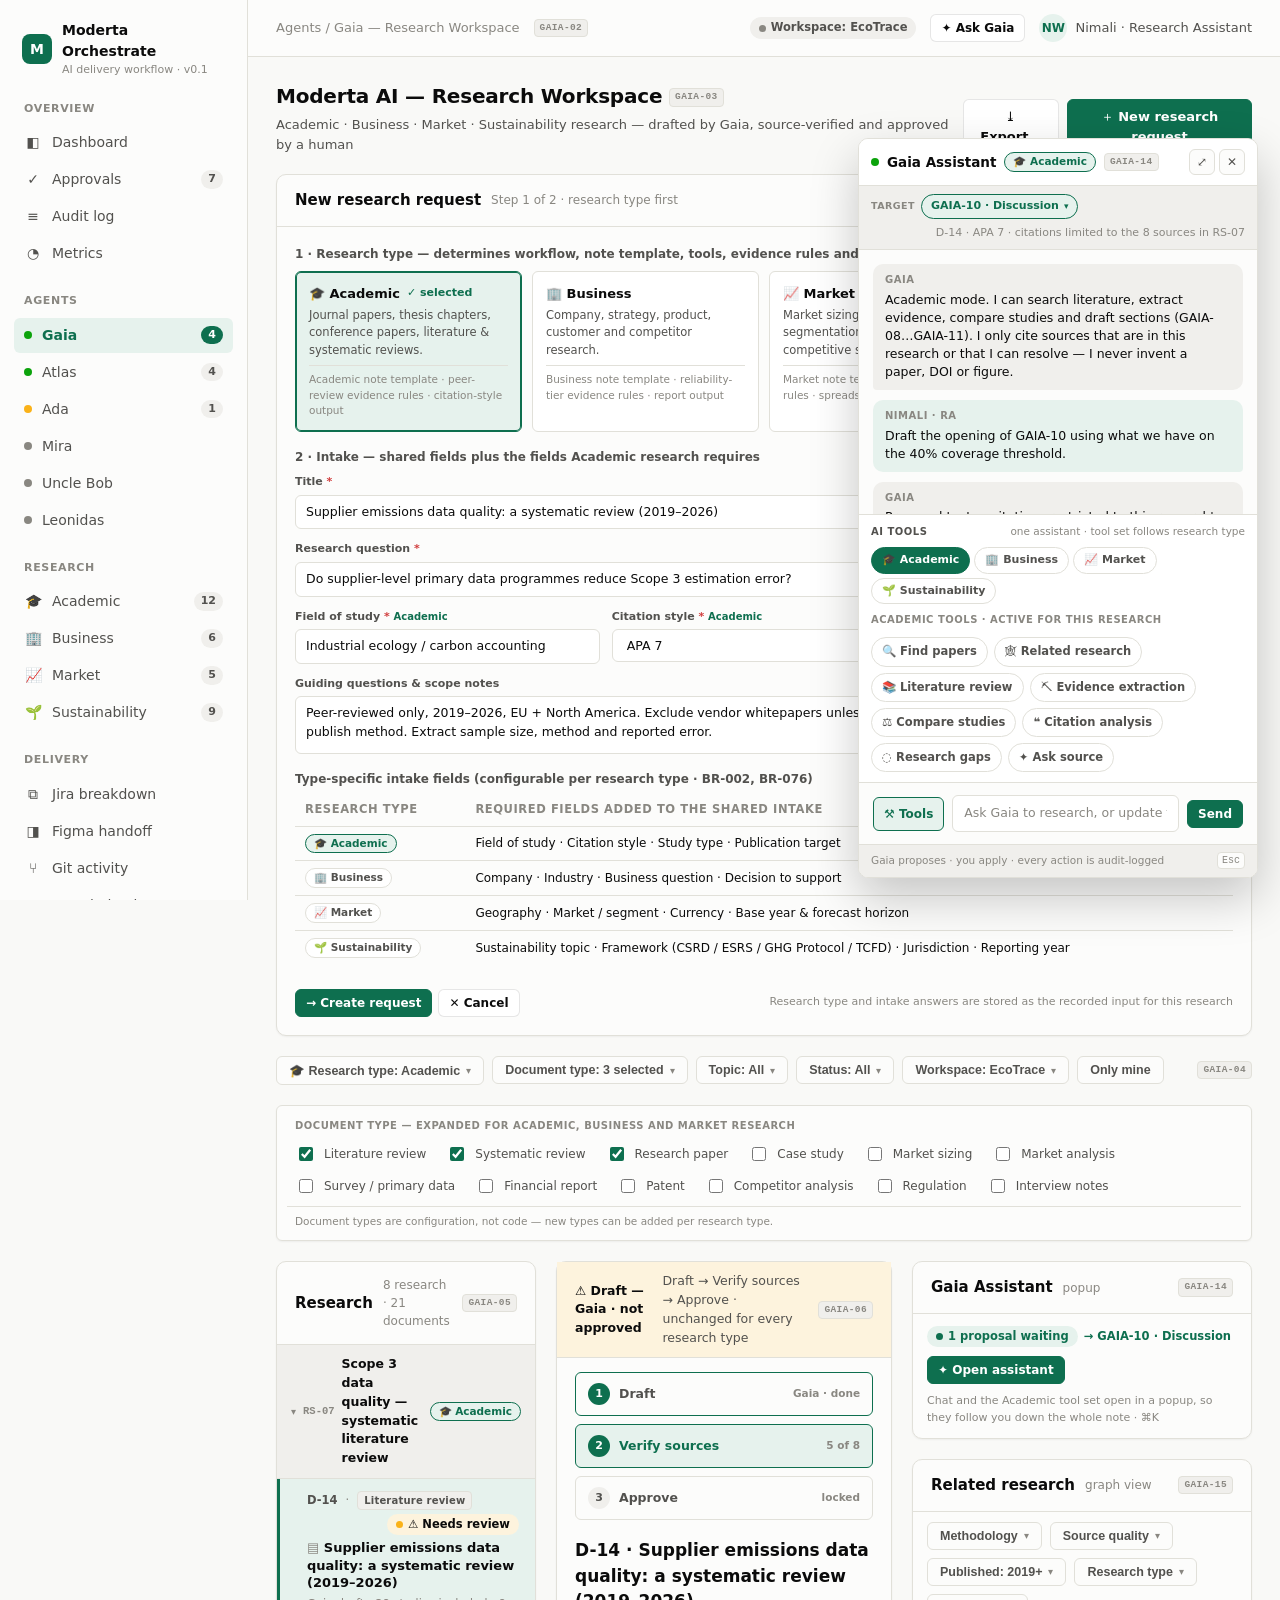
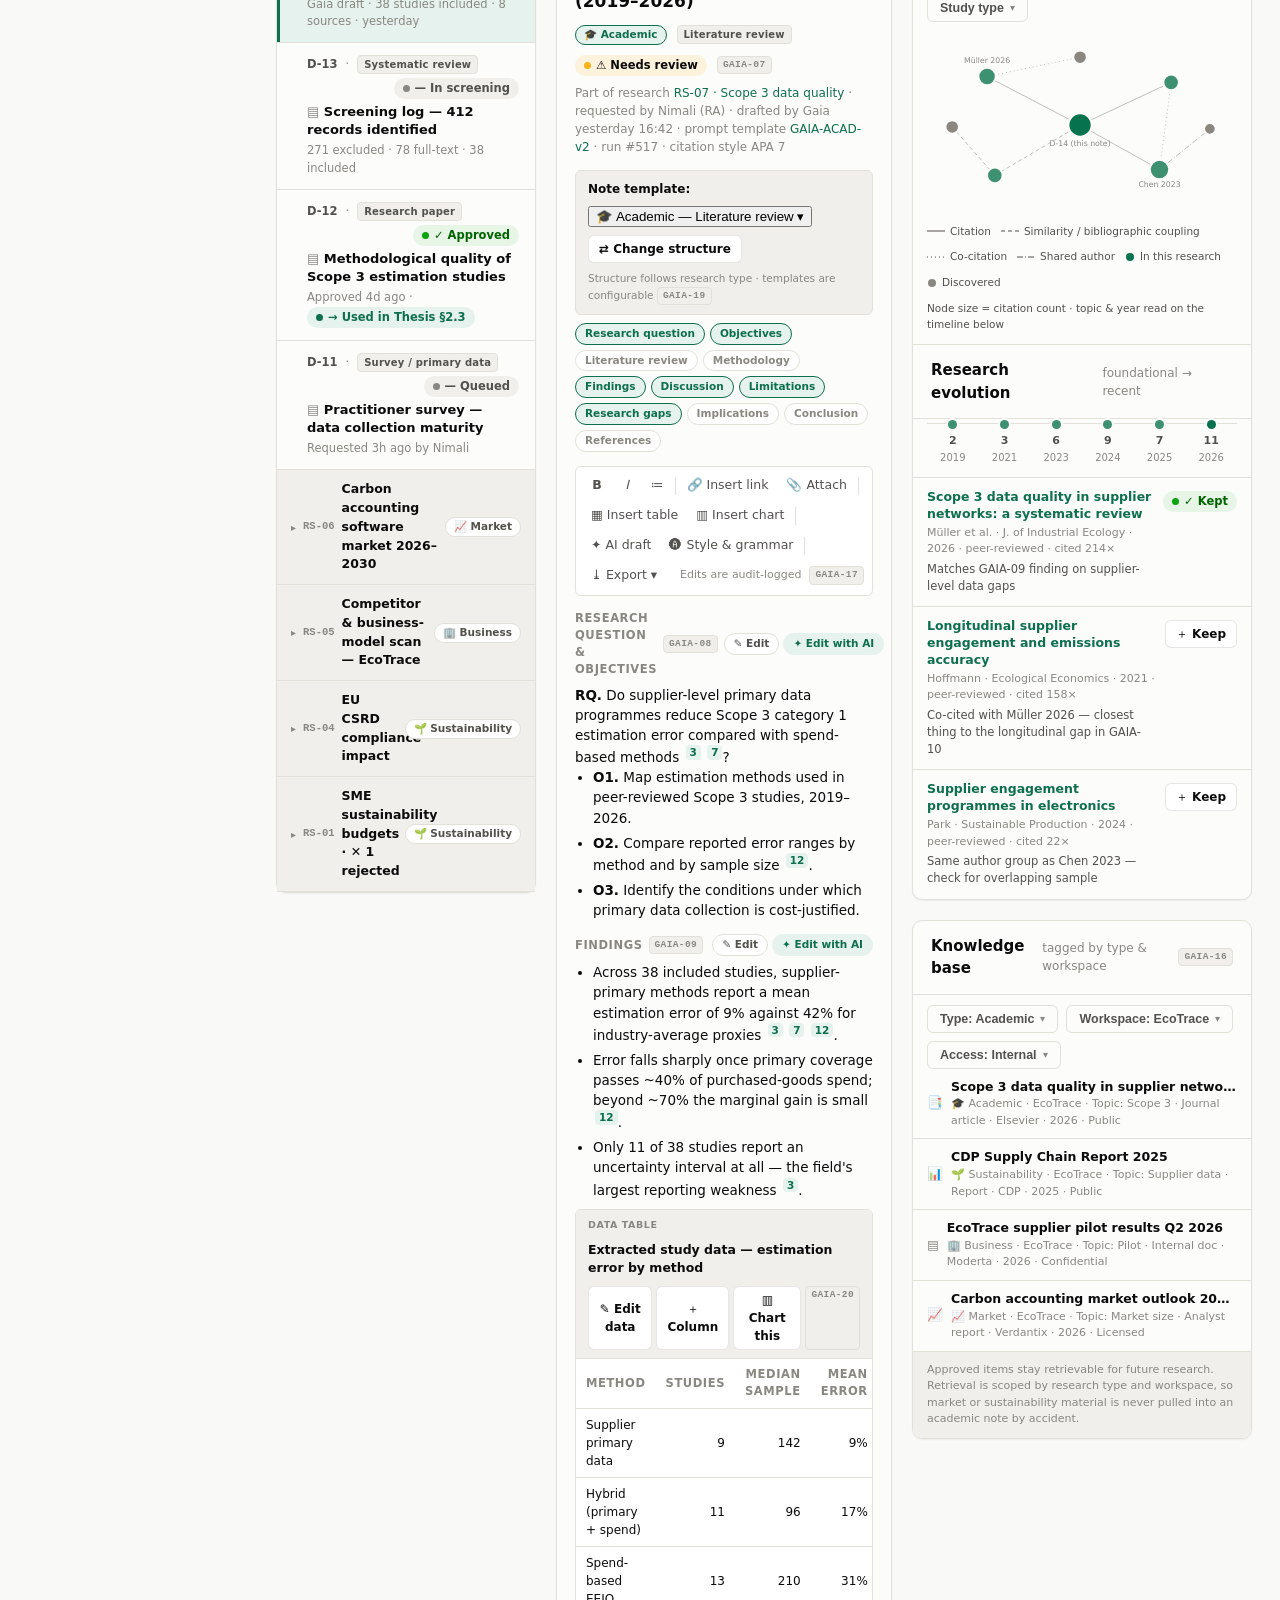
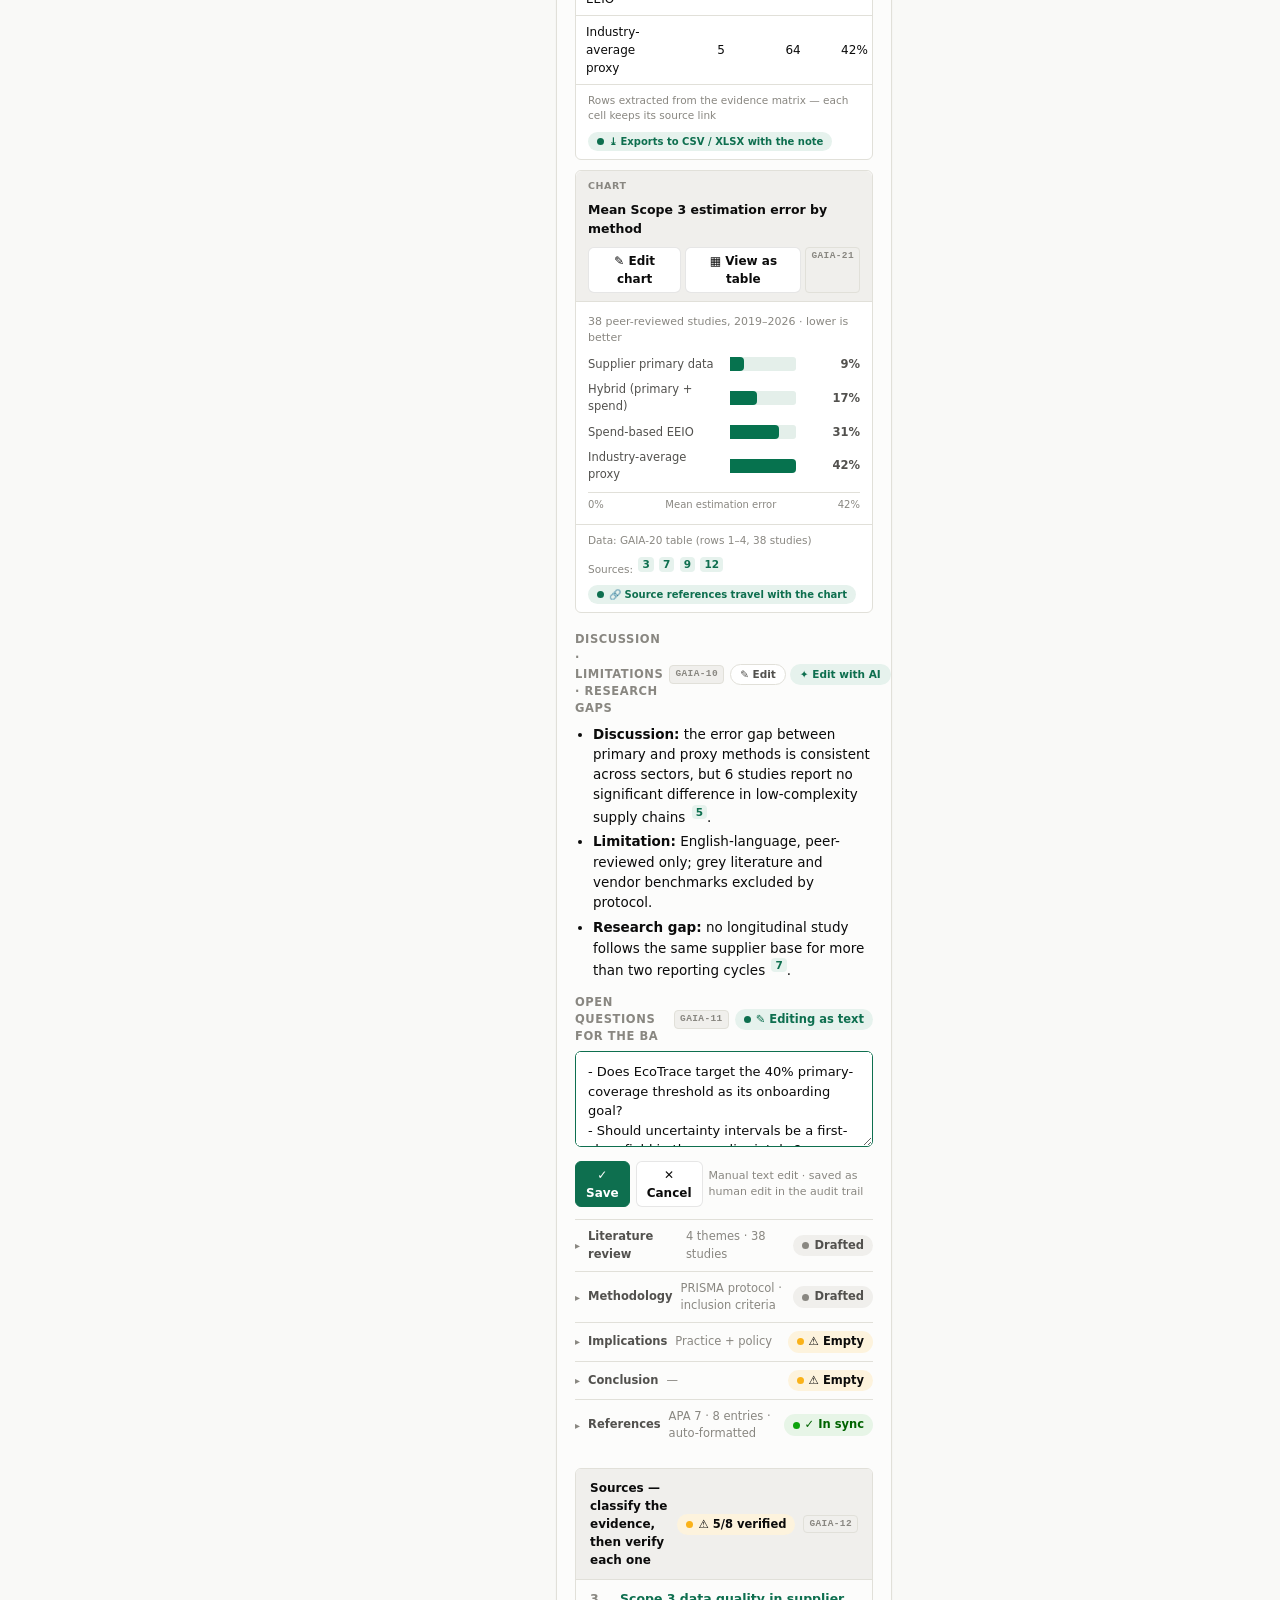
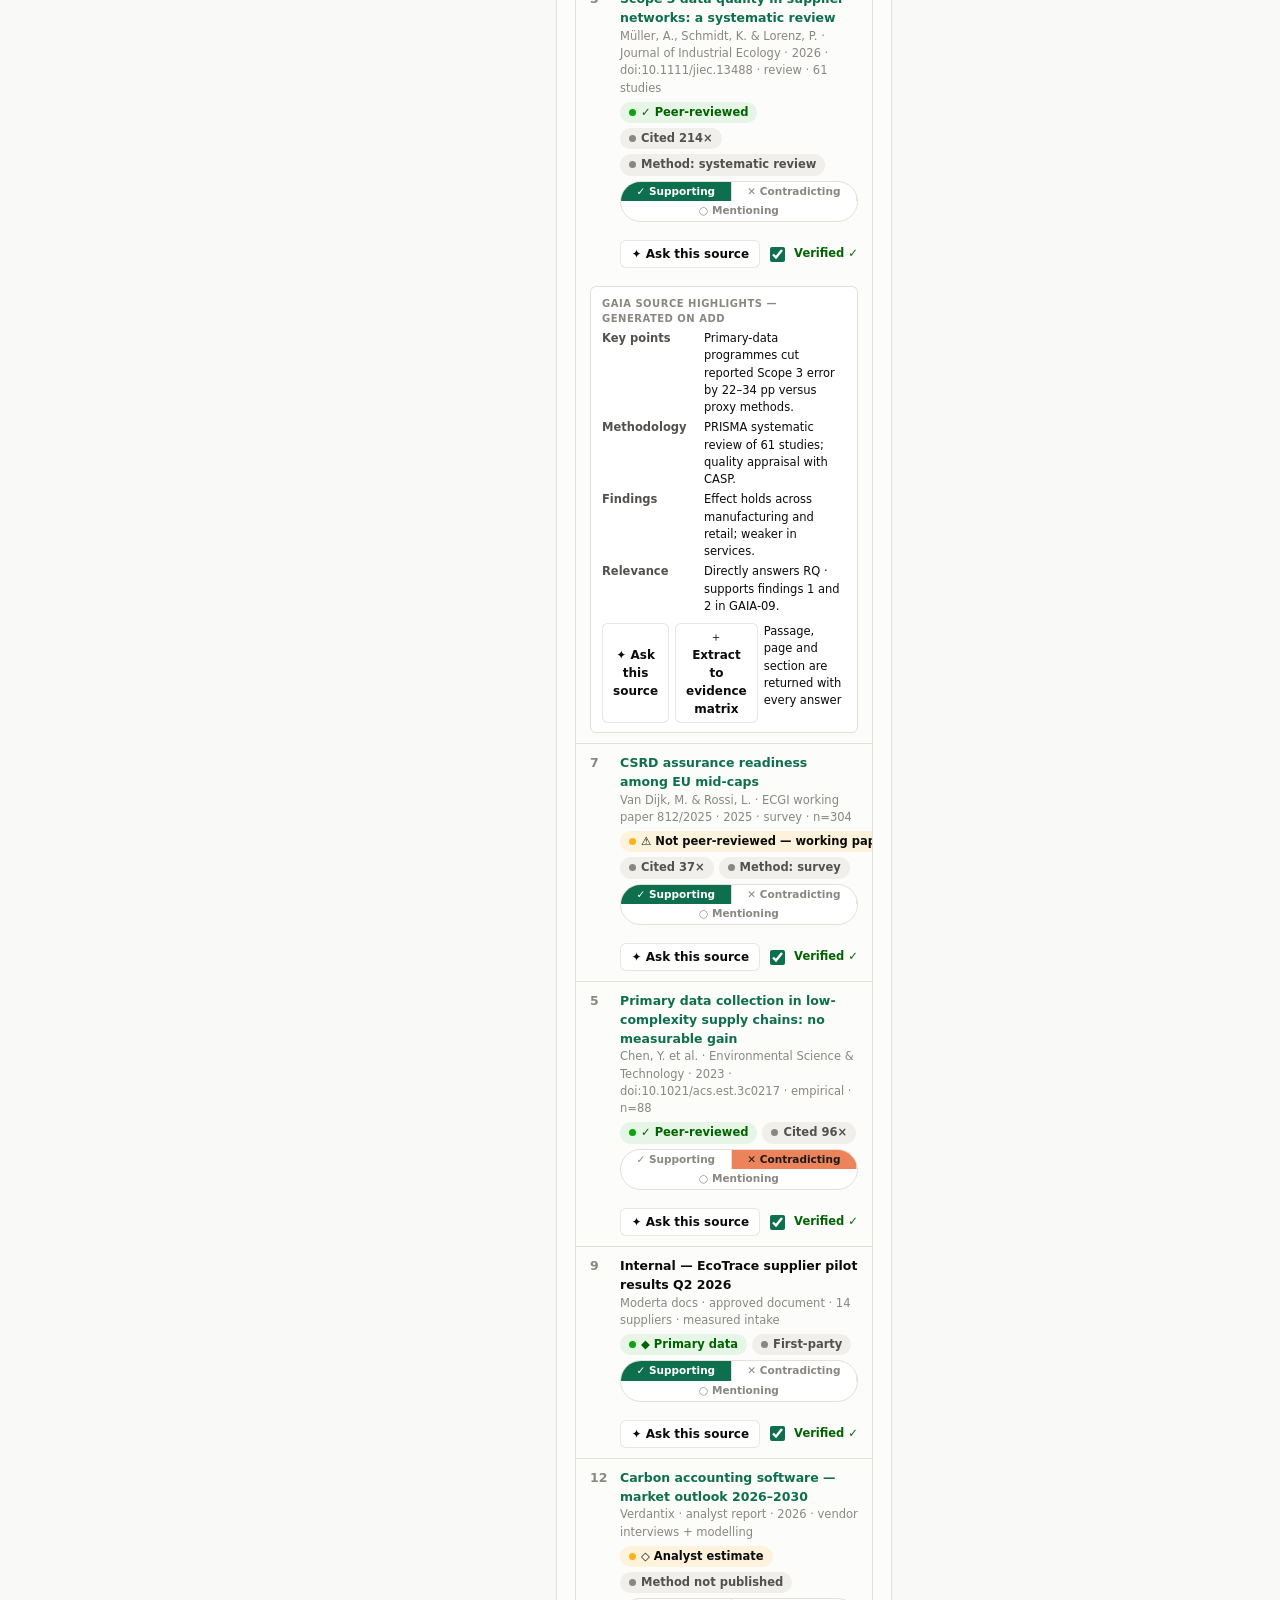
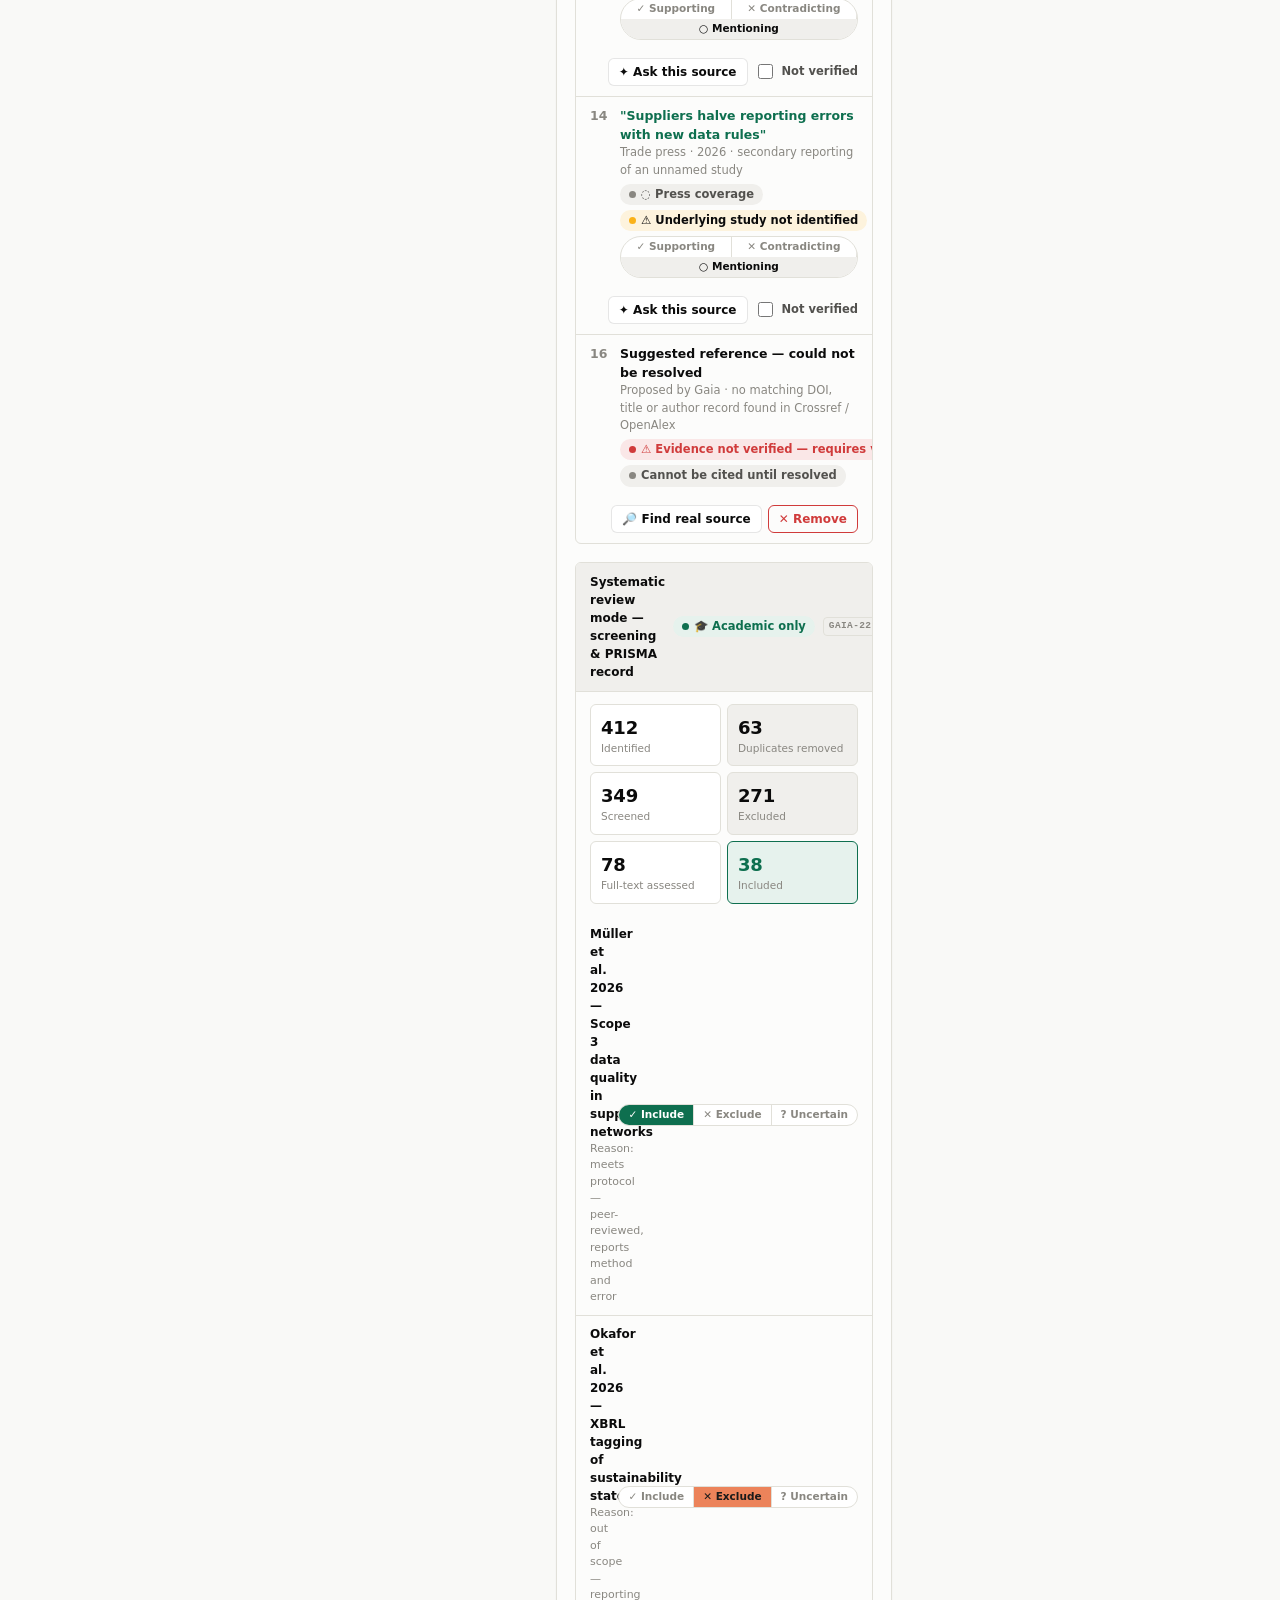
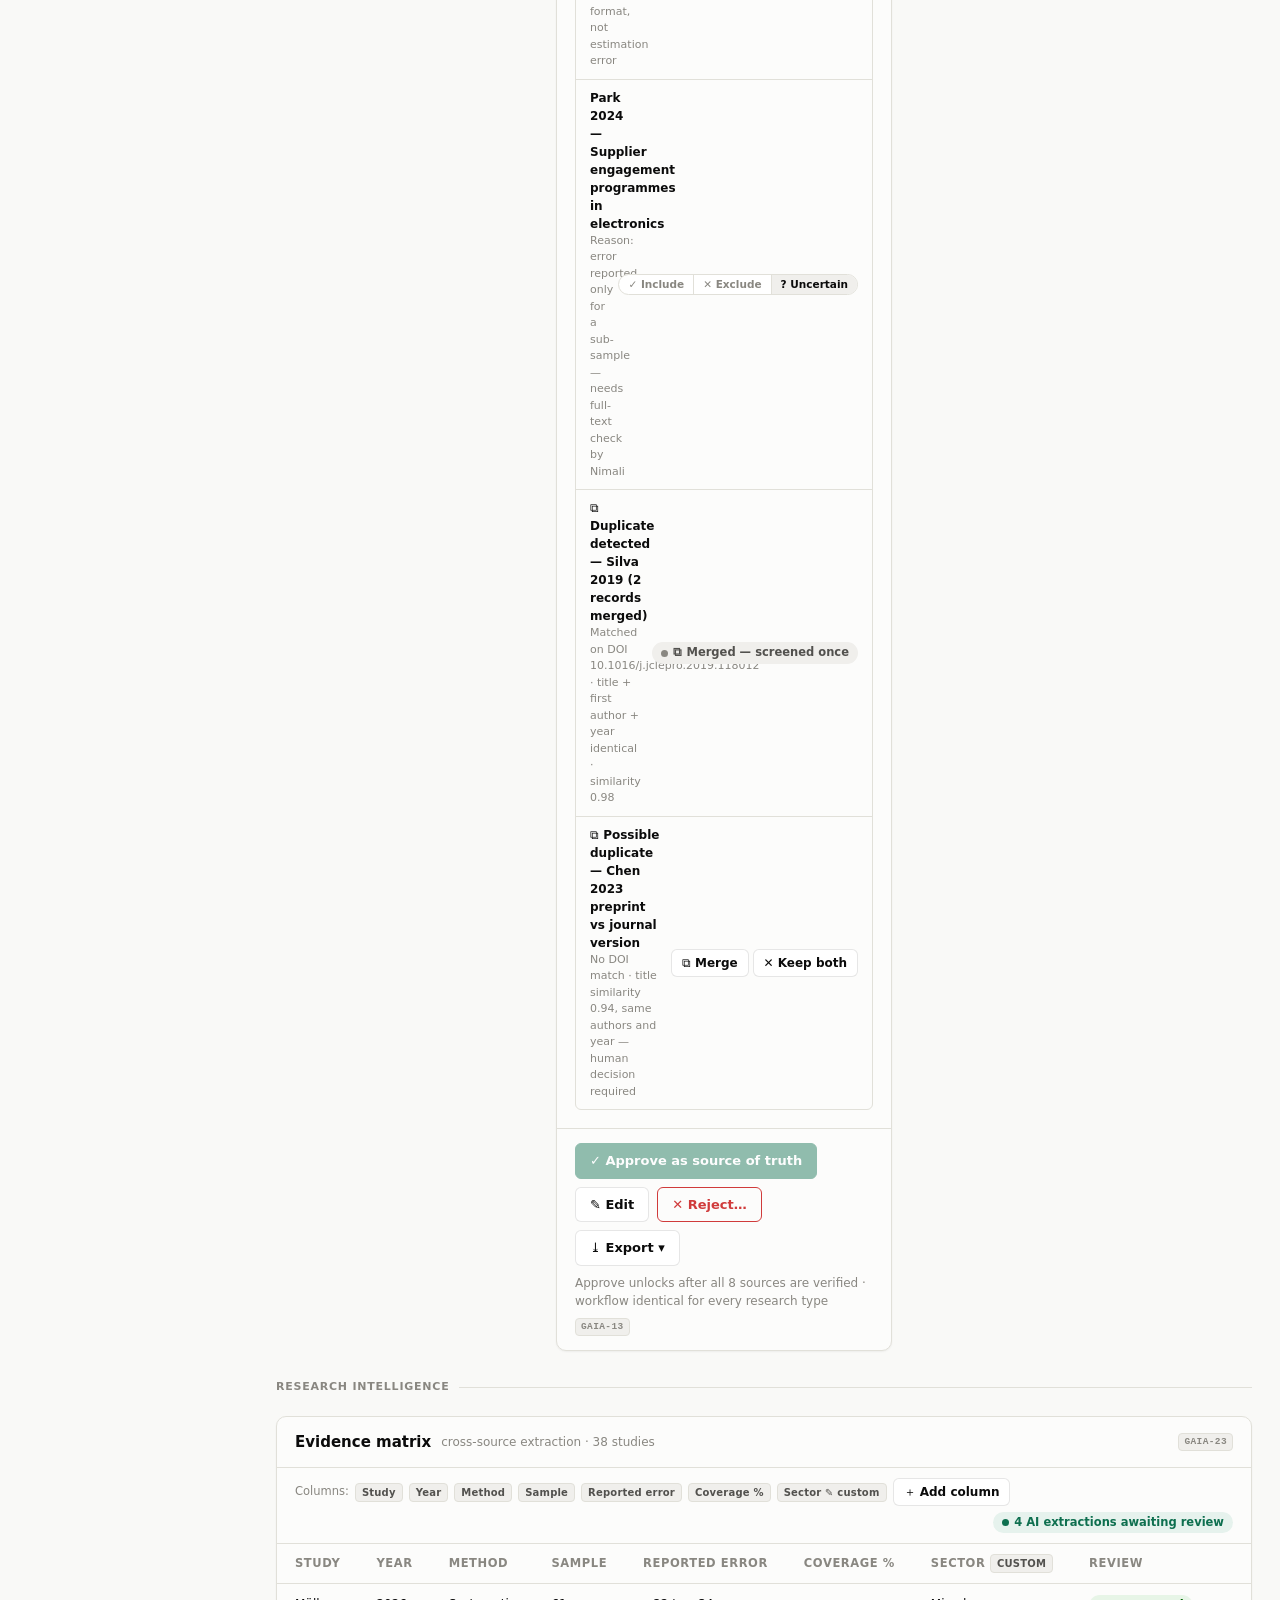
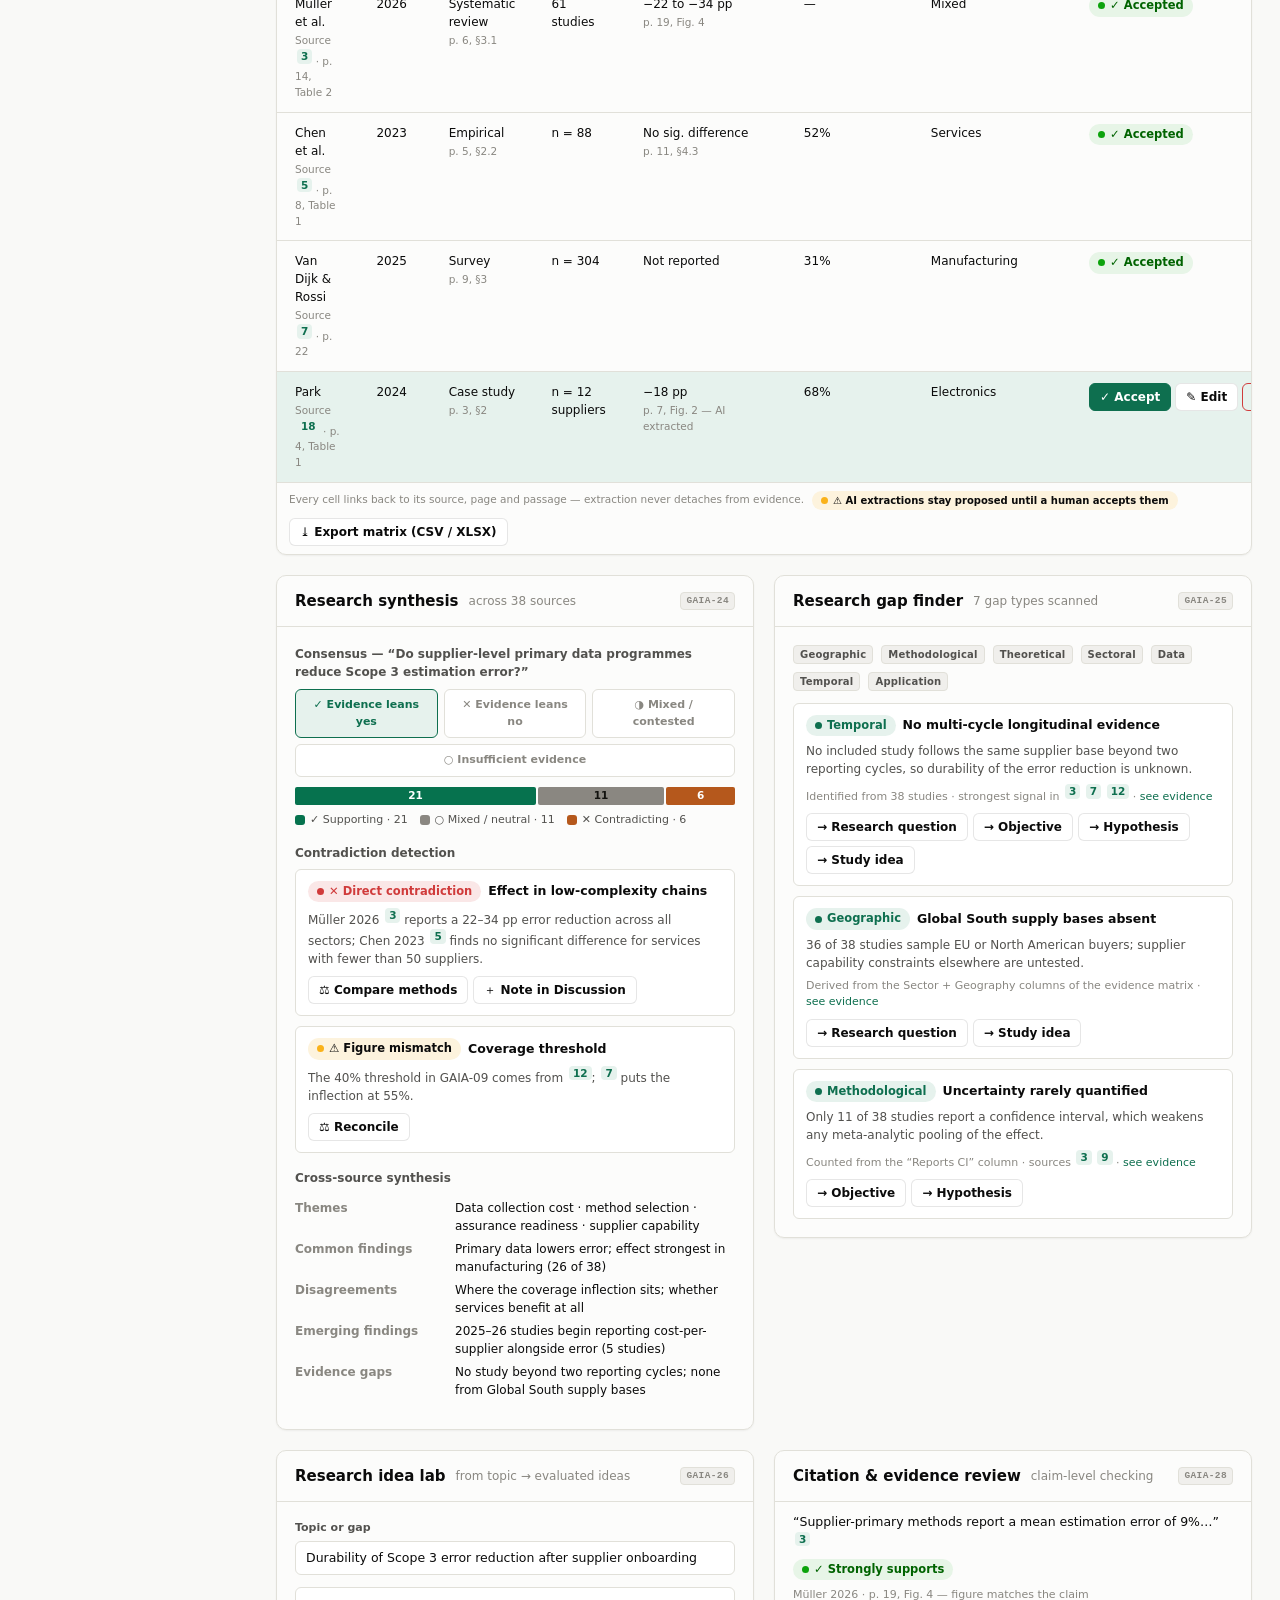
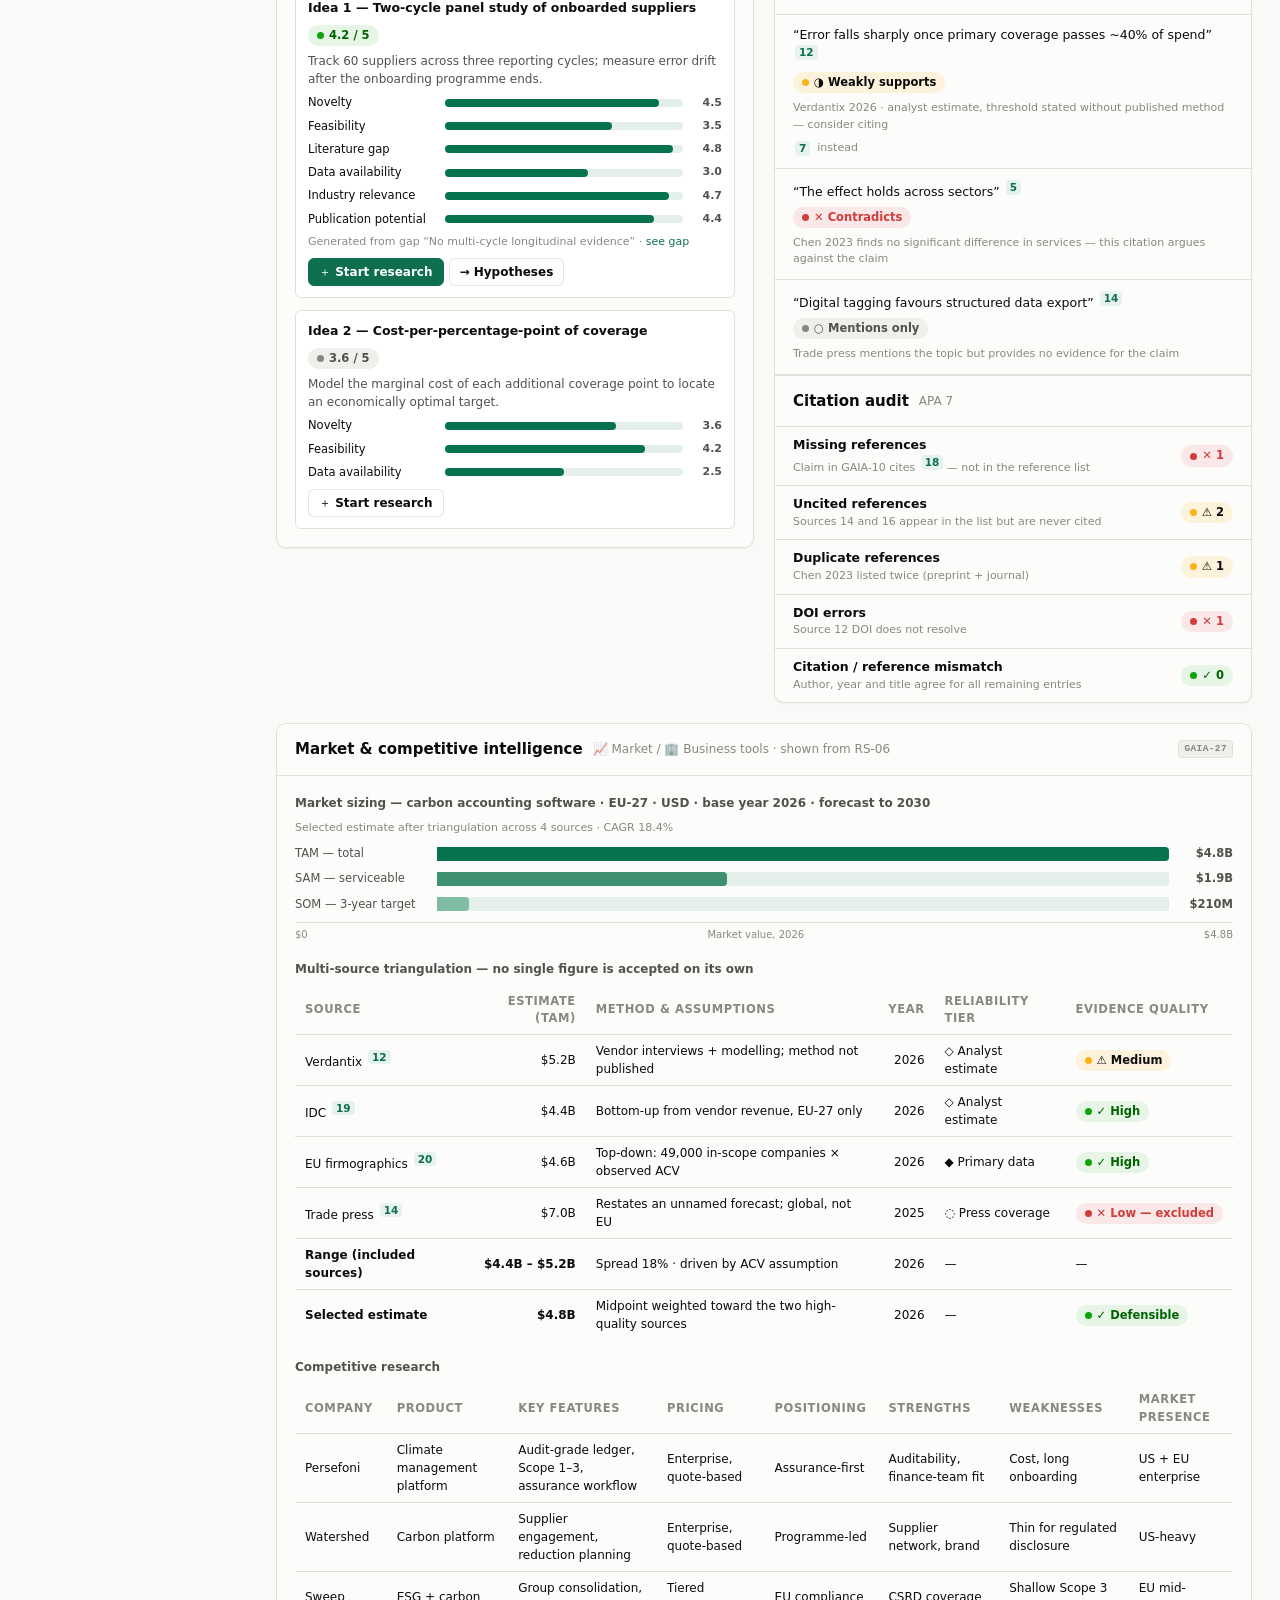
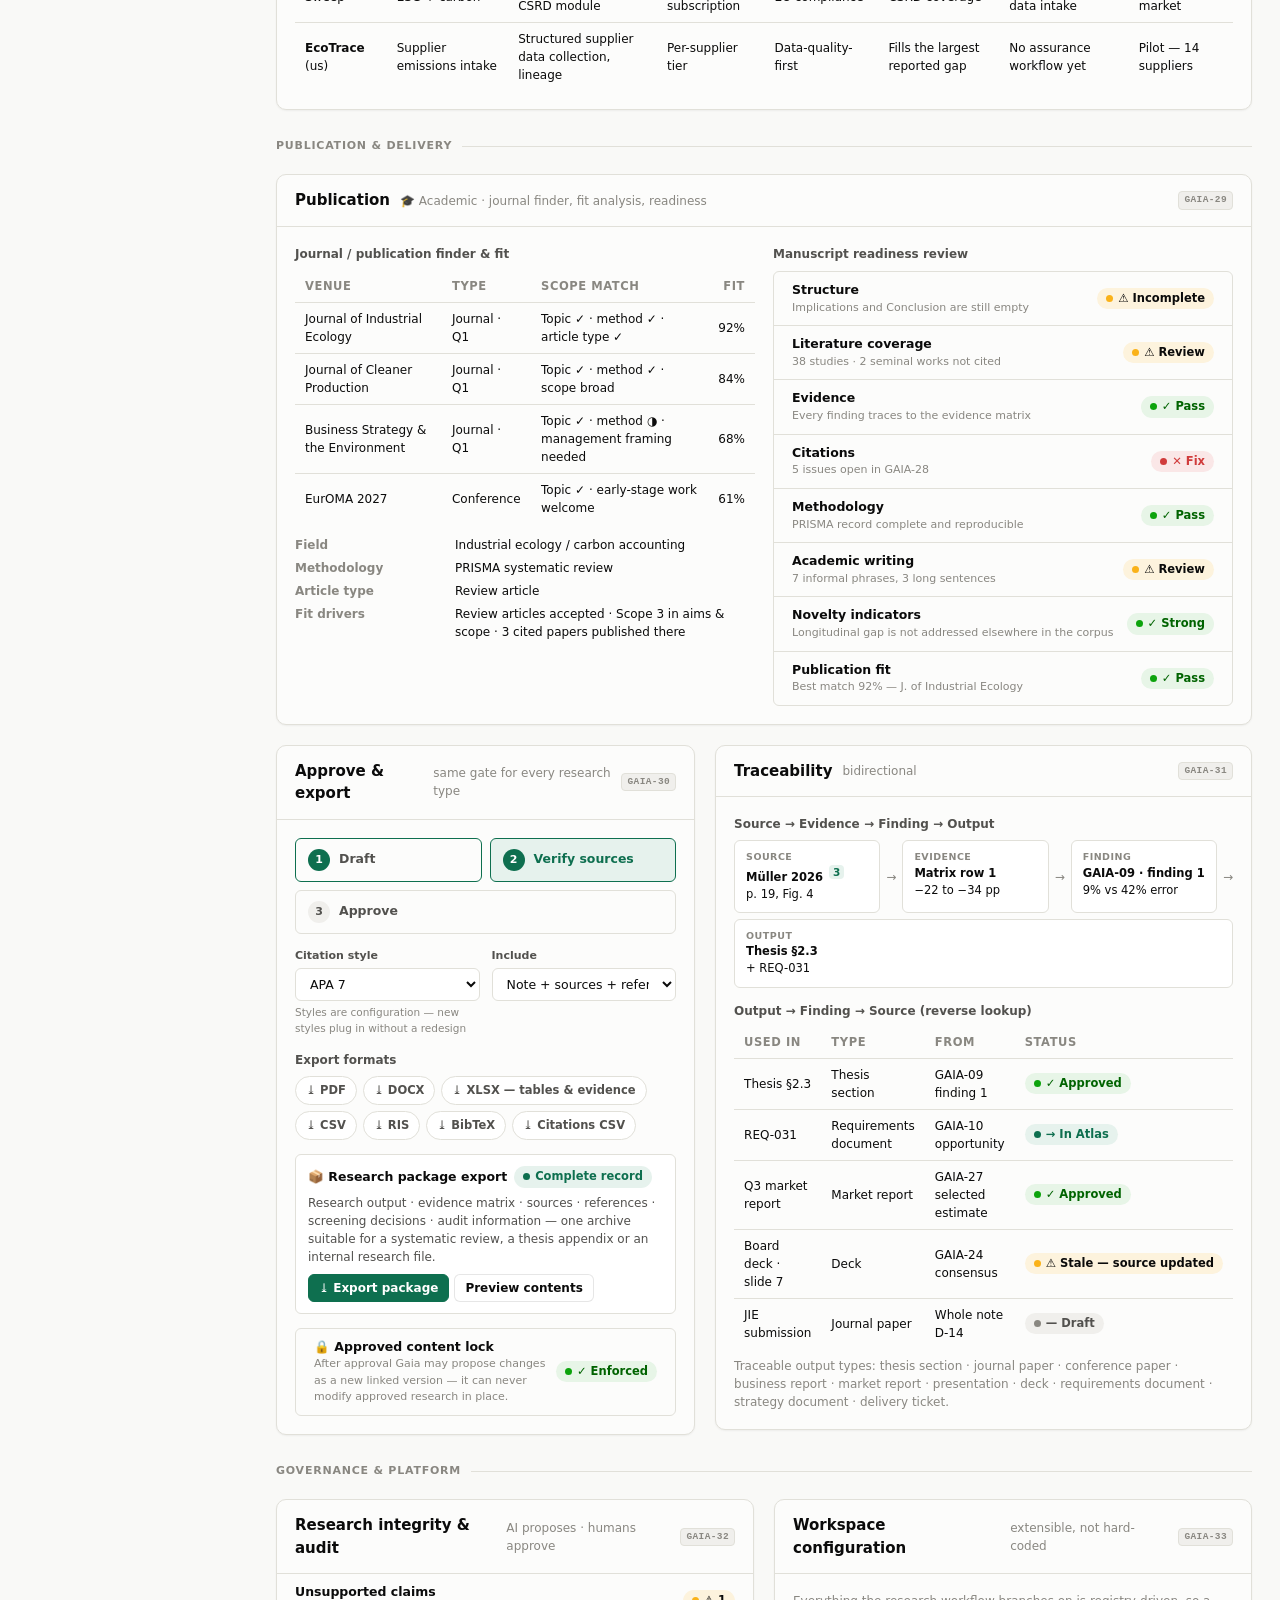
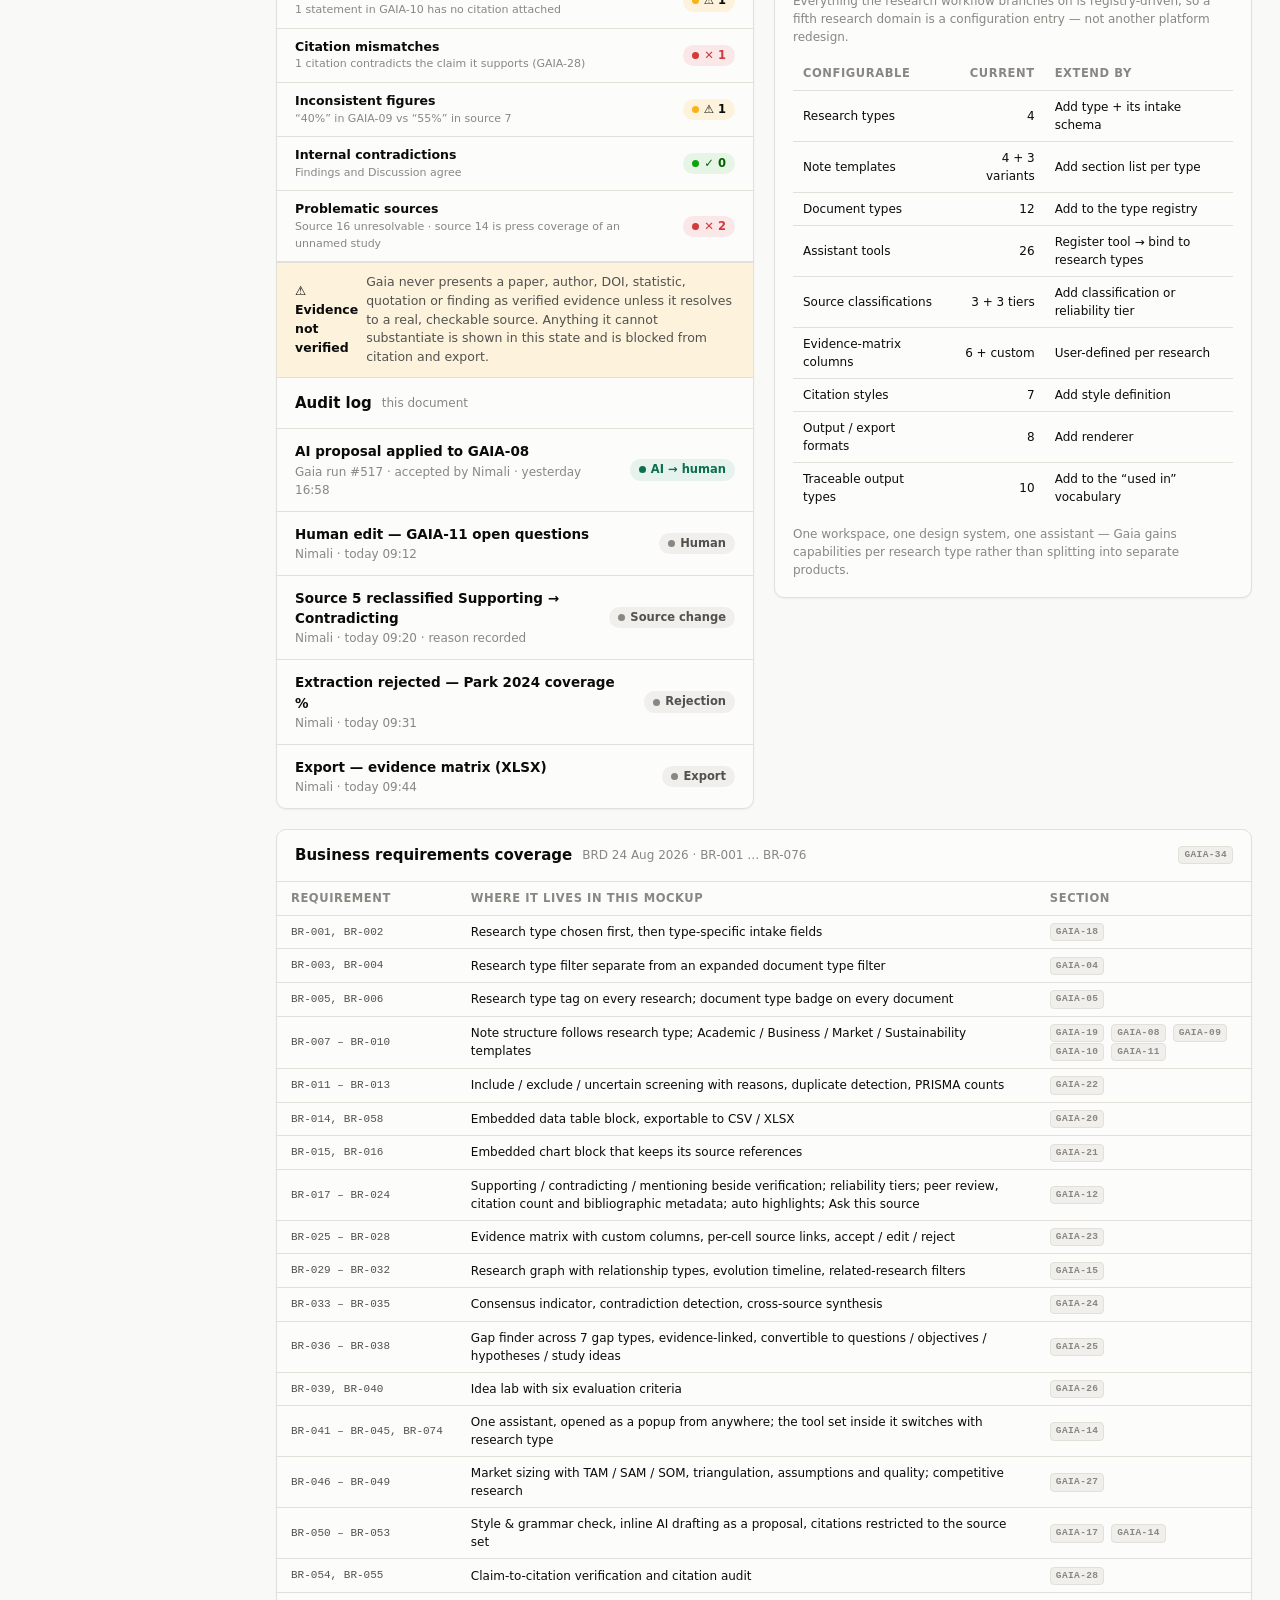
==== commit 7a9c1b93: "storybook fix" ====
--- a/ui-ux/Gaia/gaia.html
+++ b/ui-ux/Gaia/gaia.html
@@ -113,6 +113,8 @@
       <span class="sec-tag">GAIA-02</span>
       <div class="spacer"></div>
       <span class="pill neutral"><span class="dot"></span>Workspace: EcoTrace</span>
+      <!-- Assistant is a popup now — this is the persistent entry point · GAIA-14 -->
+      <button class="btn small" data-gaia-open title="Open the Gaia Assistant popup (⌘K)">✦ Ask Gaia</button>
       <div class="user-chip">
         <div class="avatar">NW</div>
         <span>Nimali · Research Assistant</span>
@@ -418,8 +420,8 @@
             <button class="tbtn" title="Insert a structured data table into this section">▦ Insert table</button>
             <button class="tbtn" title="Insert a chart built from a table or the evidence matrix">▥ Insert chart</button>
             <span class="tbtn sep" aria-hidden="true"></span>
-            <button class="tbtn" title="AI drafting help — proposes text, never replaces it silently">✦ AI draft</button>
-            <button class="tbtn" title="Academic style and grammar check">🅐 Style &amp; grammar</button>
+            <button class="tbtn" data-gaia-open data-gaia-ask="Draft this section — proposal only, cite verified sources" title="Opens the Gaia Assistant popup — proposes text, never replaces it silently">✦ AI draft</button>
+            <button class="tbtn" data-gaia-open data-gaia-ask="Run an academic style &amp; grammar check on this section" title="Opens the Gaia Assistant popup — academic style and grammar check">🅐 Style &amp; grammar</button>
             <span class="tbtn sep" aria-hidden="true"></span>
             <button class="tbtn" title="Export as PDF, DOCX, spreadsheet, citations or full research package">⤓ Export ▾</button>
             <span class="toolbar-hint">Edits are audit-logged</span>
@@ -431,7 +433,7 @@
             <h3>Research question &amp; objectives <span class="sec-tag">GAIA-08</span>
               <span class="sec-actions">
                 <button class="sec-btn" title="Edit this section as text">✎ Edit</button>
-                <button class="sec-btn ai" title="Opens Gaia Assistant chat targeting GAIA-08">✦ Edit with AI</button>
+                <button class="sec-btn ai" data-gaia-open data-gaia-target="GAIA-08 · Research question &amp; objectives" title="Opens the Gaia Assistant popup targeting GAIA-08">✦ Edit with AI</button>
               </span>
             </h3>
             <p>
@@ -449,7 +451,7 @@
             <h3>Findings <span class="sec-tag">GAIA-09</span>
               <span class="sec-actions">
                 <button class="sec-btn" title="Edit this section as text">✎ Edit</button>
-                <button class="sec-btn ai" title="Opens Gaia Assistant chat targeting GAIA-09">✦ Edit with AI</button>
+                <button class="sec-btn ai" data-gaia-open data-gaia-target="GAIA-09 · Findings" title="Opens the Gaia Assistant popup targeting GAIA-09">✦ Edit with AI</button>
               </span>
             </h3>
             <ul>
@@ -540,7 +542,7 @@
             <h3>Discussion · limitations · research gaps <span class="sec-tag">GAIA-10</span>
               <span class="sec-actions">
                 <button class="sec-btn" title="Edit this section as text">✎ Edit</button>
-                <button class="sec-btn ai" title="Opens Gaia Assistant chat targeting GAIA-10">✦ Edit with AI</button>
+                <button class="sec-btn ai" data-gaia-open data-gaia-target="GAIA-10 · Discussion · limitations · research gaps" title="Opens the Gaia Assistant popup targeting GAIA-10">✦ Edit with AI</button>
               </span>
             </h3>
             <ul>
@@ -827,109 +829,23 @@
           </div>
         </section>
 
-        <!-- ===== Assistant rail ===== -->
+        <!-- ===== Research context rail — the assistant itself now lives in the GAIA-14 popup ===== -->
         <div class="rail">
 
-          <!-- Gaia chat · GAIA-14 (BR-041 … BR-045, BR-052, BR-053, BR-074) -->
-          <section class="card" id="GAIA-14">
+          <!-- Assistant state stays visible on the page even when the popup is minimised · GAIA-14 -->
+          <section class="card assist-teaser">
             <div class="card-head">
               <h2>Gaia Assistant</h2>
+              <span class="hint">popup</span>
               <span class="sec-tag push">GAIA-14</span>
             </div>
-            <div class="chat-body">
-              <div class="msg ai">
-                <div class="msg-who">Gaia</div>
-                Academic mode. I can search literature, extract evidence, compare studies and draft sections
-                (GAIA-08…GAIA-11). I only cite sources that are in this research or that I can resolve — I never
-                invent a paper, DOI or figure.
-              </div>
-              <div class="msg user">
-                <div class="msg-who">Nimali · RA</div>
-                Draft the opening of GAIA-10 using what we have on the 40% coverage threshold.
-              </div>
-              <div class="msg ai">
-                <div class="msg-who">Gaia</div>
-                Proposed text — citations restricted to this research's verified source set:
-                <div class="suggest">
-                  <div class="suggest-target">→ GAIA-10 · Discussion</div>
-                  <div class="suggest-text">
-                    The relationship between primary-data coverage and estimation error is non-linear: gains
-                    concentrate below ~40% of purchased-goods spend and flatten thereafter
-                    <span class="cite">12</span>, which suggests a coverage target rather than full census
-                    collection <span class="cite">3</span>.
-                  </div>
-                  <div class="suggest-actions">
-                    <button class="btn small primary">✓ Apply to draft</button>
-                    <button class="btn small">✎ Edit first</button>
-                    <button class="btn small">✕ Discard</button>
-                  </div>
-                  <div class="suggest-note" style="margin-left:0; margin-top:6px;">
-                    Proposal only — nothing is written to the note until you apply it · audit logged
-                  </div>
-                </div>
-              </div>
-            </div>
-
-            <div class="tabbar" aria-label="Tool set follows research type">
-              <button class="tab on">🎓 Academic</button>
-              <button class="tab">🏢 Business</button>
-              <button class="tab">📈 Market</button>
-              <button class="tab">🌱 Sustainability</button>
-            </div>
-
-            <div class="chip-group">
-              <div class="cg-label">Academic tools · active</div>
-              <div class="tool-chips" aria-label="Academic research tools">
-                <button class="tool-chip">🔍 Find papers</button>
-                <button class="tool-chip">🕸 Related research</button>
-                <button class="tool-chip">📚 Literature review</button>
-                <button class="tool-chip">⛏ Evidence extraction</button>
-                <button class="tool-chip">⚖ Compare studies</button>
-                <button class="tool-chip">❝ Citation analysis</button>
-                <button class="tool-chip">◌ Research gaps</button>
-                <button class="tool-chip">✦ Ask source</button>
-              </div>
-            </div>
-
-            <div class="chip-group off">
-              <div class="cg-label">Business tools · switch type to use</div>
-              <div class="tool-chips" aria-label="Business research tools">
-                <button class="tool-chip">🏢 Company research</button>
-                <button class="tool-chip">⚔ Competitor scan</button>
-                <button class="tool-chip">👥 Customer research</button>
-                <button class="tool-chip">🏭 Industry analysis</button>
-                <button class="tool-chip">▦ Business model analysis</button>
-                <button class="tool-chip">⇄ Company comparison</button>
-              </div>
-            </div>
-
-            <div class="chip-group off">
-              <div class="cg-label">Market tools · switch type to use</div>
-              <div class="tool-chips" aria-label="Market research tools">
-                <button class="tool-chip">📐 Market sizing</button>
-                <button class="tool-chip">📈 Market trends</button>
-                <button class="tool-chip">◫ Segmentation</button>
-                <button class="tool-chip">⚔ Competitor scan</button>
-                <button class="tool-chip">⇉ Forecast comparison</button>
-                <button class="tool-chip">🏭 Industry analysis</button>
-              </div>
-            </div>
-
-            <div class="chip-group off">
-              <div class="cg-label">Sustainability tools · switch type to use</div>
-              <div class="tool-chips" aria-label="Sustainability research tools">
-                <button class="tool-chip">⚖ Regulation scan</button>
-                <button class="tool-chip">🌿 ESG research</button>
-                <button class="tool-chip">🌡 Climate research</button>
-                <button class="tool-chip">♻ LCA research</button>
-                <button class="tool-chip">🌱 Sustainability research</button>
-                <button class="tool-chip">⚔ Competitor scan</button>
-              </div>
-            </div>
-
-            <div class="chat-composer">
-              <input type="text" placeholder="Ask Gaia to research, or update a section (e.g. GAIA-09)…" aria-label="Message Gaia">
-              <button class="btn primary small">Send</button>
+            <div class="at-body">
+              <div class="at-line">
+                <span class="pill accent"><span class="dot"></span>1 proposal waiting</span>
+                <span class="at-target">→ GAIA-10 · Discussion</span>
+              </div>
+              <button class="btn small primary" data-gaia-open aria-controls="GAIA-14" aria-expanded="true">✦ Open assistant</button>
+              <div class="at-note">Chat and the Academic tool set open in a popup, so they follow you down the whole note · ⌘K</div>
             </div>
           </section>
 
@@ -1734,7 +1650,7 @@
               <tr><td class="br">BR-033 – BR-035</td><td>Consensus indicator, contradiction detection, cross-source synthesis</td><td><span class="sec-tag">GAIA-24</span></td></tr>
               <tr><td class="br">BR-036 – BR-038</td><td>Gap finder across 7 gap types, evidence-linked, convertible to questions / objectives / hypotheses / study ideas</td><td><span class="sec-tag">GAIA-25</span></td></tr>
               <tr><td class="br">BR-039, BR-040</td><td>Idea lab with six evaluation criteria</td><td><span class="sec-tag">GAIA-26</span></td></tr>
-              <tr><td class="br">BR-041 – BR-045, BR-074</td><td>One assistant; tool chips switch with research type</td><td><span class="sec-tag">GAIA-14</span></td></tr>
+              <tr><td class="br">BR-041 – BR-045, BR-074</td><td>One assistant, opened as a popup from anywhere; the tool set inside it switches with research type</td><td><span class="sec-tag">GAIA-14</span></td></tr>
               <tr><td class="br">BR-046 – BR-049</td><td>Market sizing with TAM / SAM / SOM, triangulation, assumptions and quality; competitive research</td><td><span class="sec-tag">GAIA-27</span></td></tr>
               <tr><td class="br">BR-050 – BR-053</td><td>Style &amp; grammar check, inline AI drafting as a proposal, citations restricted to the source set</td><td><span class="sec-tag">GAIA-17</span> <span class="sec-tag">GAIA-14</span></td></tr>
               <tr><td class="br">BR-054, BR-055</td><td>Claim-to-citation verification and citation audit</td><td><span class="sec-tag">GAIA-28</span></td></tr>
@@ -1754,6 +1670,231 @@
 
     </main>
   </div>
+
+  <!-- ================= Gaia Assistant popup · GAIA-14 (BR-041 … BR-045, BR-052, BR-053, BR-074) =================
+       The assistant is a popup, not a rail card: it stays available on every part of the workspace and the
+       research tools live inside it. Opened from the topbar, the floating launcher, "✦ Edit with AI" on any
+       section (GAIA-08 … GAIA-11) and the editor toolbar (GAIA-17). -->
+
+  <!-- Floating launcher — shown whenever the popup is minimised -->
+  <button class="gaia-fab" id="gaia-fab" data-gaia-open aria-controls="GAIA-14" aria-expanded="true" hidden>
+    <span class="fab-mark" aria-hidden="true">✦</span>
+    <span class="fab-text">Ask Gaia<small>🎓 Academic tools · 8</small></span>
+    <span class="fab-badge" title="1 proposal waiting">1</span>
+  </button>
+
+  <section class="gaia-pop" id="GAIA-14" role="dialog" aria-modal="false" aria-labelledby="gaia-pop-title">
+
+    <header class="pop-head">
+      <span class="agent-dot" style="background: var(--status-good)"></span>
+      <h2 id="gaia-pop-title">Gaia Assistant</h2>
+      <span class="rtype on" id="gaia-pop-type">🎓 Academic</span>
+      <span class="sec-tag">GAIA-14</span>
+      <span class="pop-head-actions">
+        <button class="pop-btn" id="gaia-wide" aria-pressed="false" title="Wide view">⤢</button>
+        <button class="pop-btn" data-gaia-close title="Minimise to launcher · Esc">✕</button>
+      </span>
+    </header>
+
+    <!-- What this conversation is pointed at — replaces "type GAIA-09 in the message" guesswork -->
+    <div class="pop-context">
+      <span class="pc-label">Target</span>
+      <button class="pop-target" id="gaia-target">GAIA-10 · Discussion <span class="caret">▾</span></button>
+      <span class="pc-note">D-14 · APA 7 · citations limited to the 8 sources in RS-07</span>
+    </div>
+
+    <div class="chat-body" id="gaia-chat">
+      <div class="msg ai">
+        <div class="msg-who">Gaia</div>
+        Academic mode. I can search literature, extract evidence, compare studies and draft sections
+        (GAIA-08…GAIA-11). I only cite sources that are in this research or that I can resolve — I never
+        invent a paper, DOI or figure.
+      </div>
+      <div class="msg user">
+        <div class="msg-who">Nimali · RA</div>
+        Draft the opening of GAIA-10 using what we have on the 40% coverage threshold.
+      </div>
+      <div class="msg ai">
+        <div class="msg-who">Gaia</div>
+        Proposed text — citations restricted to this research's verified source set:
+        <div class="suggest">
+          <div class="suggest-target">→ GAIA-10 · Discussion</div>
+          <div class="suggest-text">
+            The relationship between primary-data coverage and estimation error is non-linear: gains
+            concentrate below ~40% of purchased-goods spend and flatten thereafter
+            <span class="cite">12</span>, which suggests a coverage target rather than full census
+            collection <span class="cite">3</span>.
+          </div>
+          <div class="suggest-actions">
+            <button class="btn small primary">✓ Apply to draft</button>
+            <button class="btn small">✎ Edit first</button>
+            <button class="btn small">✕ Discard</button>
+          </div>
+          <div class="suggest-note" style="margin-left:0; margin-top:6px;">
+            Proposal only — nothing is written to the note until you apply it · audit logged
+          </div>
+        </div>
+      </div>
+    </div>
+
+    <!-- AI tools live inside the popup; the set follows the research type · BR-041 … BR-045, BR-074 -->
+    <div class="pop-tools" id="gaia-tools">
+      <div class="pt-head">
+        <span class="pt-title">AI tools</span>
+        <span class="pt-note">one assistant · tool set follows research type</span>
+      </div>
+
+      <div class="tabbar" role="tablist" aria-label="Tool set follows research type">
+        <button class="tab on" role="tab" aria-selected="true" data-type="academic" data-label="🎓 Academic">🎓 Academic</button>
+        <button class="tab" role="tab" aria-selected="false" data-type="business" data-label="🏢 Business">🏢 Business</button>
+        <button class="tab" role="tab" aria-selected="false" data-type="market" data-label="📈 Market">📈 Market</button>
+        <button class="tab" role="tab" aria-selected="false" data-type="sustainability" data-label="🌱 Sustainability">🌱 Sustainability</button>
+      </div>
+
+      <div class="chip-group" data-type="academic">
+        <div class="cg-label">Academic tools · active for this research</div>
+        <div class="tool-chips" aria-label="Academic research tools">
+          <button class="tool-chip">🔍 Find papers</button>
+          <button class="tool-chip">🕸 Related research</button>
+          <button class="tool-chip">📚 Literature review</button>
+          <button class="tool-chip">⛏ Evidence extraction</button>
+          <button class="tool-chip">⚖ Compare studies</button>
+          <button class="tool-chip">❝ Citation analysis</button>
+          <button class="tool-chip">◌ Research gaps</button>
+          <button class="tool-chip">✦ Ask source</button>
+        </div>
+      </div>
+
+      <div class="chip-group off" data-type="business" hidden>
+        <div class="cg-label">Business tools · switch this research's type to use</div>
+        <div class="tool-chips" aria-label="Business research tools">
+          <button class="tool-chip">🏢 Company research</button>
+          <button class="tool-chip">⚔ Competitor scan</button>
+          <button class="tool-chip">👥 Customer research</button>
+          <button class="tool-chip">🏭 Industry analysis</button>
+          <button class="tool-chip">▦ Business model analysis</button>
+          <button class="tool-chip">⇄ Company comparison</button>
+        </div>
+      </div>
+
+      <div class="chip-group off" data-type="market" hidden>
+        <div class="cg-label">Market tools · switch this research's type to use</div>
+        <div class="tool-chips" aria-label="Market research tools">
+          <button class="tool-chip">📐 Market sizing</button>
+          <button class="tool-chip">📈 Market trends</button>
+          <button class="tool-chip">◫ Segmentation</button>
+          <button class="tool-chip">⚔ Competitor scan</button>
+          <button class="tool-chip">⇉ Forecast comparison</button>
+          <button class="tool-chip">🏭 Industry analysis</button>
+        </div>
+      </div>
+
+      <div class="chip-group off" data-type="sustainability" hidden>
+        <div class="cg-label">Sustainability tools · switch this research's type to use</div>
+        <div class="tool-chips" aria-label="Sustainability research tools">
+          <button class="tool-chip">⚖ Regulation scan</button>
+          <button class="tool-chip">🌿 ESG research</button>
+          <button class="tool-chip">🌡 Climate research</button>
+          <button class="tool-chip">♻ LCA research</button>
+          <button class="tool-chip">🌱 Sustainability research</button>
+          <button class="tool-chip">⚔ Competitor scan</button>
+        </div>
+      </div>
+    </div>
+
+    <div class="chat-composer">
+      <button class="tool-toggle on" id="gaia-tools-toggle" aria-expanded="true" aria-controls="gaia-tools" title="Show or hide the AI tools">⚒ Tools</button>
+      <input type="text" placeholder="Ask Gaia to research, or update the target section…" aria-label="Message Gaia">
+      <button class="btn primary small">Send</button>
+    </div>
+
+    <div class="pop-foot">
+      Gaia proposes · you apply · every action is audit-logged
+      <span class="pop-kbd">Esc</span>
+    </div>
+  </section>
 </div>
+
+<script>
+// GAIA-14 — Gaia Assistant popup. Static mockup: open/minimise, wide view, tools drawer,
+// research-type tool switching (BR-074) and target hand-off from "✦ Edit with AI" (BR-052).
+(function () {
+  var pop = document.getElementById('GAIA-14');
+  if (!pop) return;
+
+  var fab      = document.getElementById('gaia-fab');
+  var tools    = document.getElementById('gaia-tools');
+  var toggle   = document.getElementById('gaia-tools-toggle');
+  var wideBtn  = document.getElementById('gaia-wide');
+  var typeChip = document.getElementById('gaia-pop-type');
+  var target   = document.getElementById('gaia-target');
+  var input    = pop.querySelector('.chat-composer input');
+  var openers  = document.querySelectorAll('[data-gaia-open]');
+
+  function setOpen(open) {
+    pop.hidden = !open;
+    fab.hidden = open;
+    openers.forEach(function (b) { b.setAttribute('aria-expanded', String(open)); });
+    if (open) input.focus();
+  }
+
+  openers.forEach(function (btn) {
+    btn.addEventListener('click', function () {
+      setOpen(true);
+      if (btn.dataset.gaiaTarget) {
+        target.innerHTML = btn.dataset.gaiaTarget + ' <span class="caret">▾</span>';
+      }
+      if (btn.dataset.gaiaAsk) {
+        input.value = btn.dataset.gaiaAsk;
+      }
+    });
+  });
+
+  pop.querySelectorAll('[data-gaia-close]').forEach(function (btn) {
+    btn.addEventListener('click', function () { setOpen(false); });
+  });
+
+  document.addEventListener('keydown', function (e) {
+    if (e.key === 'Escape' && !pop.hidden) { setOpen(false); }
+    if ((e.metaKey || e.ctrlKey) && e.key.toLowerCase() === 'k') { e.preventDefault(); setOpen(pop.hidden); }
+  });
+
+  toggle.addEventListener('click', function () {
+    var open = tools.hidden;
+    tools.hidden = !open;
+    toggle.classList.toggle('on', open);
+    toggle.setAttribute('aria-expanded', String(open));
+  });
+
+  wideBtn.addEventListener('click', function () {
+    var on = !pop.classList.contains('wide');
+    pop.classList.toggle('wide', on);
+    wideBtn.setAttribute('aria-pressed', String(on));
+  });
+
+  var tabs   = tools.querySelectorAll('.tab[data-type]');
+  var groups = tools.querySelectorAll('.chip-group[data-type]');
+
+  tabs.forEach(function (tab) {
+    tab.addEventListener('click', function () {
+      tabs.forEach(function (t) {
+        var on = t === tab;
+        t.classList.toggle('on', on);
+        t.setAttribute('aria-selected', String(on));
+      });
+      groups.forEach(function (g) { g.hidden = g.dataset.type !== tab.dataset.type; });
+      typeChip.textContent = tab.dataset.label;
+    });
+  });
+
+  // Clicking a tool drops it into the composer — the tool is the start of a prompt, not a hidden action.
+  tools.querySelectorAll('.tool-chip').forEach(function (chip) {
+    chip.addEventListener('click', function () {
+      input.value = chip.textContent.trim() + ': ';
+      input.focus();
+    });
+  });
+})();
+</script>
 </body>
 </html>
--- a/ui-ux/Gaia/styles.css
+++ b/ui-ux/Gaia/styles.css
@@ -1791,3 +1791,221 @@
 .source-row.rich .src-verify { flex: 1 1 100%; justify-content: flex-end; margin-top: 6px; }
 .seg-ctl { flex-wrap: wrap; }
 .seg-ctl .seg-opt { flex: 1 1 auto; }
+
+/* ============================================================
+   Gaia Assistant popup · GAIA-14
+   The assistant moved out of the rail into a floating popup so it is
+   reachable from every part of the workspace, with its AI tools inside.
+   ============================================================ */
+
+/* Floating launcher — shown whenever the popup is minimised */
+.gaia-fab {
+  position: fixed;
+  right: 22px;
+  bottom: 22px;
+  z-index: 45;
+  display: inline-flex;
+  align-items: center;
+  gap: 10px;
+  padding: 9px 14px 9px 12px;
+  border-radius: 99px;
+  border: 1px solid var(--accent);
+  background: var(--accent);
+  color: var(--accent-ink);
+  font: inherit;
+  font-size: 13px;
+  font-weight: 600;
+  cursor: pointer;
+  box-shadow: 0 8px 24px rgba(11, 11, 11, 0.20);
+}
+
+.gaia-fab[hidden] { display: none; }
+.gaia-fab:hover { background: var(--accent-strong); }
+.gaia-fab .fab-mark { font-size: 15px; }
+.gaia-fab .fab-text { display: flex; flex-direction: column; line-height: 1.2; text-align: left; }
+.gaia-fab .fab-text small { font-size: 10.5px; font-weight: 500; opacity: 0.85; }
+
+.gaia-fab .fab-badge {
+  min-width: 18px;
+  height: 18px;
+  padding: 0 5px;
+  border-radius: 99px;
+  background: var(--accent-ink);
+  color: var(--accent);
+  font-size: 10.5px;
+  font-weight: 700;
+  display: grid;
+  place-items: center;
+}
+
+/* Popup shell — non-modal on purpose: the note stays readable and editable behind it */
+.gaia-pop {
+  position: fixed;
+  right: 22px;
+  bottom: 22px;
+  z-index: 46;
+  width: 400px;
+  max-width: calc(100vw - 32px);
+  max-height: min(740px, calc(100vh - 44px));
+  display: flex;
+  flex-direction: column;
+  background: var(--surface);
+  border: 1px solid var(--hairline);
+  border-radius: var(--radius);
+  box-shadow: 0 20px 48px rgba(11, 11, 11, 0.22);
+  overflow: hidden;
+}
+
+.gaia-pop[hidden] { display: none; }
+.gaia-pop.wide { width: 660px; max-height: min(880px, calc(100vh - 44px)); }
+
+.pop-head {
+  display: flex;
+  align-items: center;
+  gap: 8px;
+  padding: 10px 12px;
+  border-bottom: 1px solid var(--hairline);
+  background: var(--surface-raised);
+}
+
+.pop-head h2 { font-size: 13.5px; }
+.pop-head-actions { margin-left: auto; display: flex; gap: 4px; }
+
+.pop-btn {
+  width: 26px;
+  height: 26px;
+  display: grid;
+  place-items: center;
+  border: 1px solid var(--hairline);
+  border-radius: var(--radius-sm);
+  background: var(--surface);
+  color: var(--ink-secondary);
+  font: inherit;
+  font-size: 12px;
+  cursor: pointer;
+}
+
+.pop-btn:hover { background: var(--tint-neutral); }
+.pop-btn[aria-pressed="true"] { background: var(--accent-tint); border-color: var(--accent); color: var(--accent); }
+
+/* What the conversation is pointed at — set by "✦ Edit with AI" on any section */
+.pop-context {
+  display: flex;
+  align-items: center;
+  flex-wrap: wrap;
+  gap: 6px;
+  padding: 8px 12px;
+  border-bottom: 1px solid var(--hairline);
+  background: var(--tint-neutral);
+  font-size: 11px;
+  color: var(--ink-muted);
+}
+
+.pop-context .pc-label { font-size: 9.5px; font-weight: 700; letter-spacing: 0.05em; text-transform: uppercase; }
+.pop-context .pc-note { margin-left: auto; }
+
+.pop-target {
+  display: inline-flex;
+  align-items: center;
+  gap: 5px;
+  padding: 3px 9px;
+  border-radius: 99px;
+  border: 1px solid var(--accent);
+  background: var(--accent-tint);
+  color: var(--accent);
+  font: inherit;
+  font-size: 11px;
+  font-weight: 650;
+  cursor: pointer;
+}
+
+.pop-target .caret { font-size: 9px; }
+
+.gaia-pop .chat-body { flex: 1 1 auto; min-height: 160px; overflow-y: auto; }
+.gaia-pop .msg { max-width: 100%; }
+
+/* AI tools drawer, inside the popup */
+.pop-tools {
+  flex: none;
+  max-height: 38%;
+  overflow-y: auto;
+  border-top: 1px solid var(--hairline);
+  background: var(--surface-raised);
+}
+
+.pop-tools[hidden] { display: none; }
+.pop-tools .pt-head { display: flex; align-items: center; gap: 8px; padding: 9px 12px 0; }
+.pop-tools .pt-title { font-size: 10px; font-weight: 700; letter-spacing: 0.05em; text-transform: uppercase; color: var(--ink-secondary); }
+.pop-tools .pt-note { margin-left: auto; font-size: 10.5px; color: var(--ink-muted); }
+.pop-tools .tabbar { padding: 8px 12px 0; }
+.pop-tools .chip-group { padding: 8px 12px 0; }
+.pop-tools .chip-group[hidden] { display: none; }
+.pop-tools .tool-chips { padding: 5px 0 10px; }
+
+.gaia-pop .chat-composer { align-items: center; background: var(--surface); }
+
+.tool-toggle {
+  flex: none;
+  display: inline-flex;
+  align-items: center;
+  gap: 5px;
+  padding: 7px 10px;
+  border: 1px solid var(--hairline);
+  border-radius: var(--radius-sm);
+  background: var(--surface-raised);
+  font: inherit;
+  font-size: 12px;
+  font-weight: 600;
+  color: var(--ink-secondary);
+  cursor: pointer;
+}
+
+.tool-toggle:hover { background: var(--tint-neutral); }
+.tool-toggle.on { background: var(--accent-tint); border-color: var(--accent); color: var(--accent); }
+
+.pop-foot {
+  display: flex;
+  align-items: center;
+  gap: 6px;
+  padding: 7px 12px 8px;
+  border-top: 1px solid var(--hairline);
+  background: var(--tint-neutral);
+  font-size: 10.5px;
+  color: var(--ink-muted);
+}
+
+.pop-kbd {
+  margin-left: auto;
+  padding: 0 4px;
+  border: 1px solid var(--hairline);
+  border-radius: 4px;
+  background: var(--surface);
+  font-family: ui-monospace, SFMono-Regular, Menlo, monospace;
+  font-size: 10px;
+}
+
+@media (prefers-color-scheme: dark) {
+  .gaia-pop { box-shadow: 0 20px 48px rgba(0, 0, 0, 0.6); }
+  .gaia-fab { box-shadow: 0 8px 24px rgba(0, 0, 0, 0.5); }
+}
+
+/* Small screens: the popup takes the full width and sits above the content */
+@media (max-width: 760px) {
+  .gaia-pop, .gaia-pop.wide {
+    left: 8px;
+    right: 8px;
+    bottom: 8px;
+    width: auto;
+    max-height: calc(100vh - 16px);
+  }
+  .gaia-fab { right: 12px; bottom: 12px; }
+}
+
+/* Rail card that mirrors the popup's state (GAIA-14) */
+.assist-teaser .at-body { padding: 12px 14px; display: flex; flex-direction: column; align-items: flex-start; gap: 9px; }
+.assist-teaser .at-line { display: flex; align-items: center; flex-wrap: wrap; gap: 6px; }
+.assist-teaser .at-target { font-size: 11.5px; font-weight: 600; color: var(--accent); }
+.assist-teaser .at-note { font-size: 11px; color: var(--ink-muted); }
+
+/* Room at the end of the page for the docked assistant popup */
+.content { padding-bottom: 104px; }
